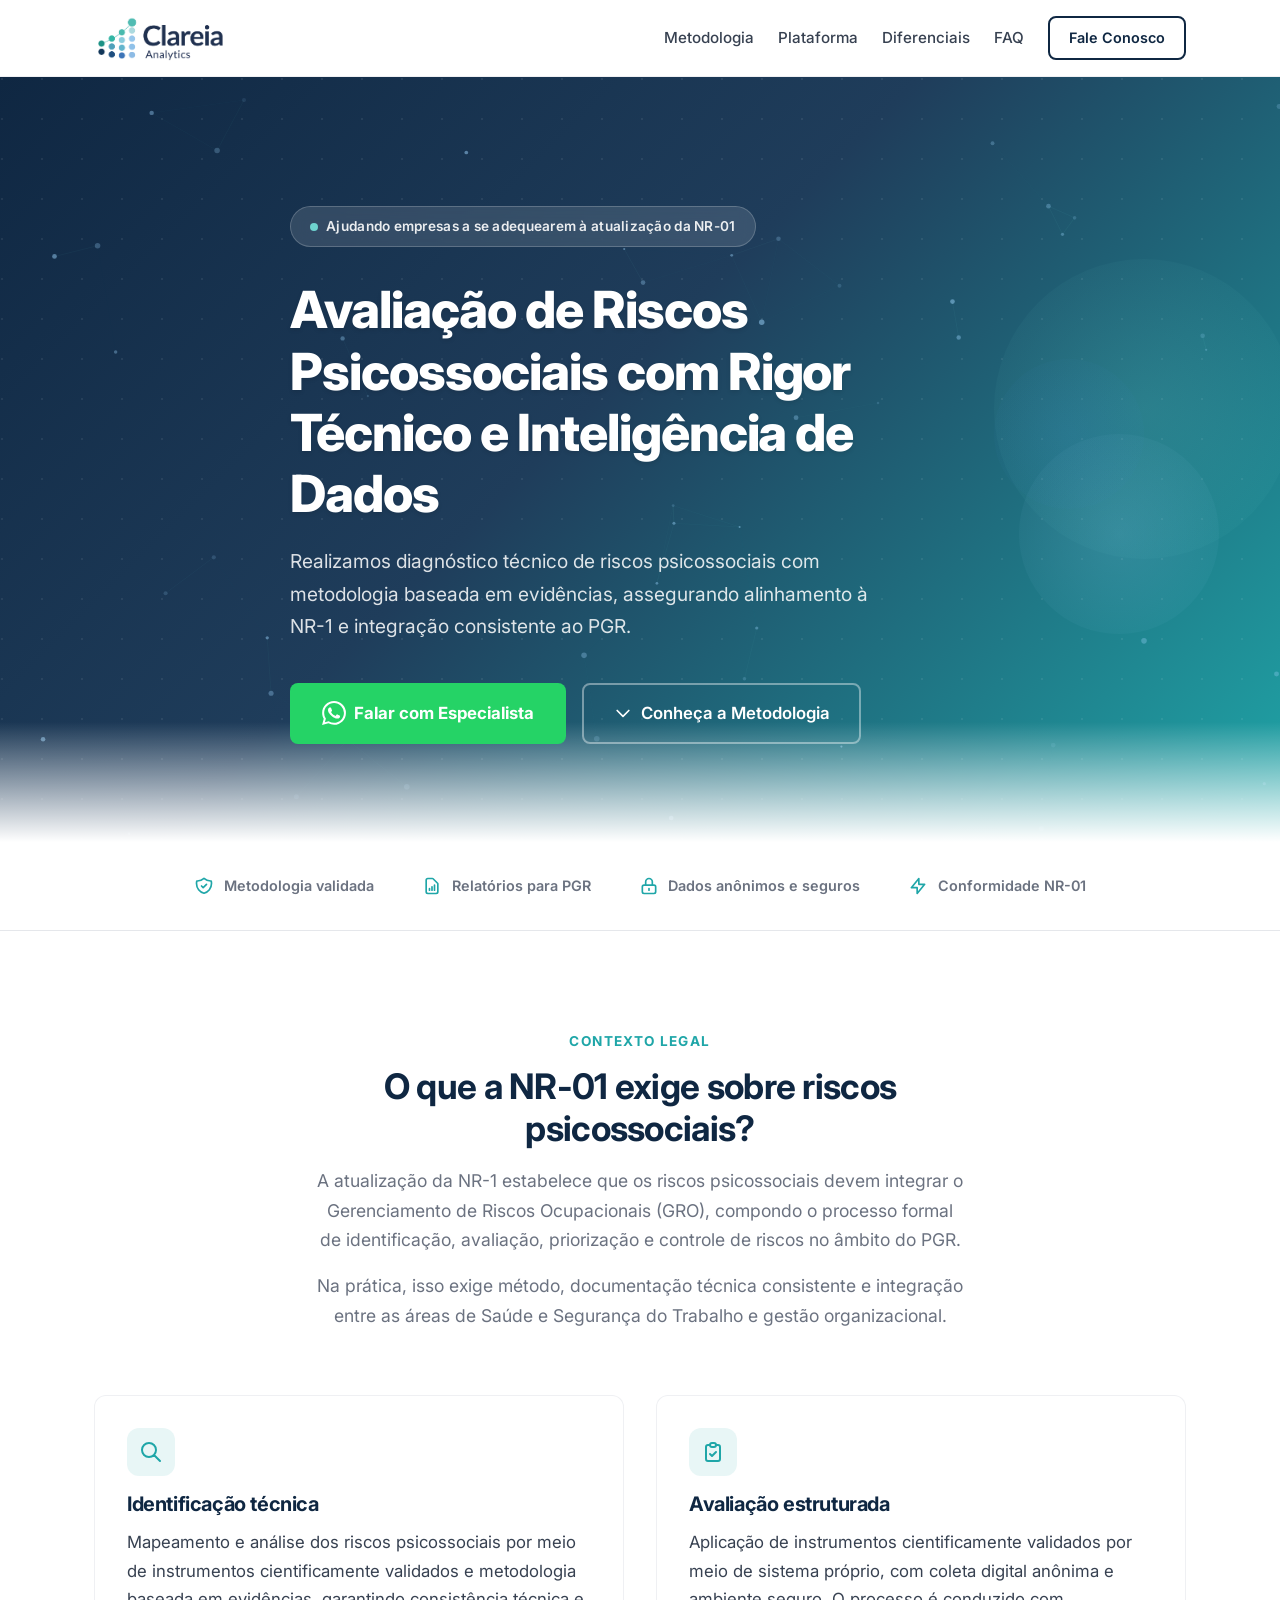
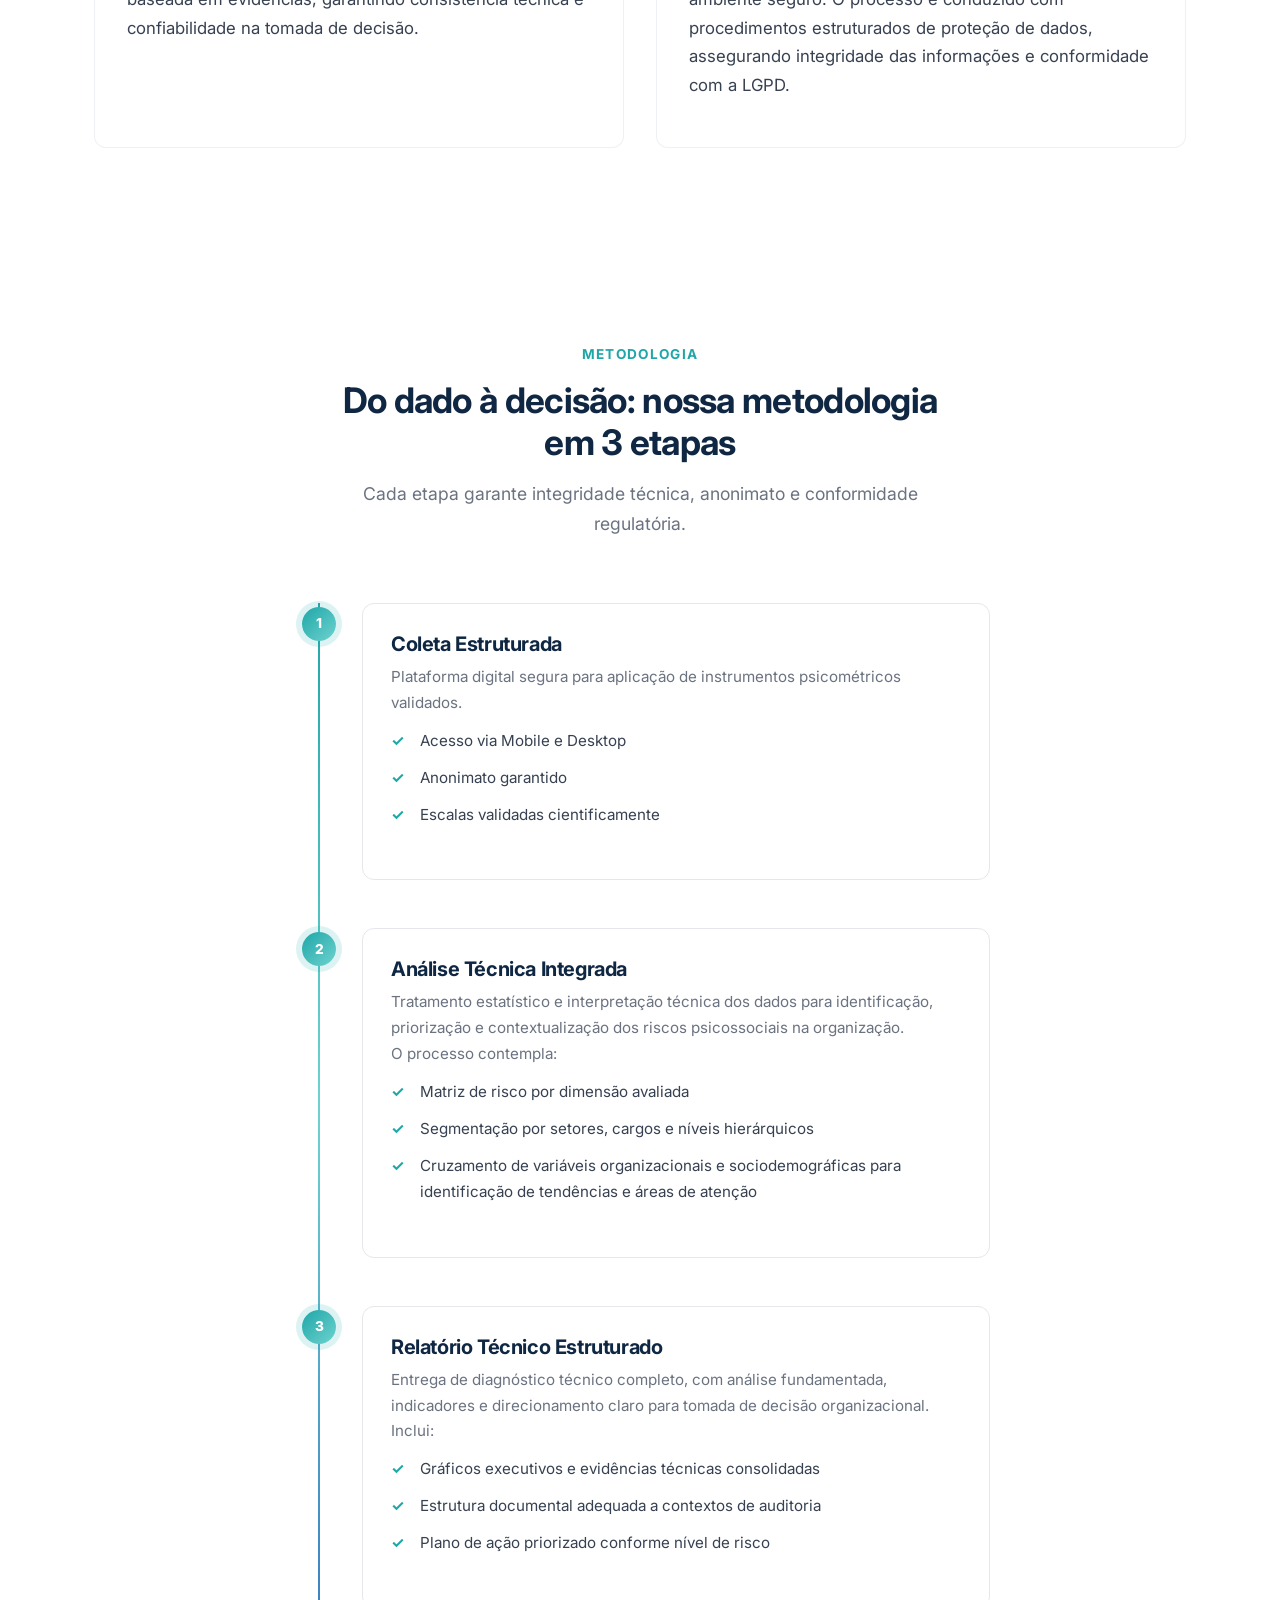
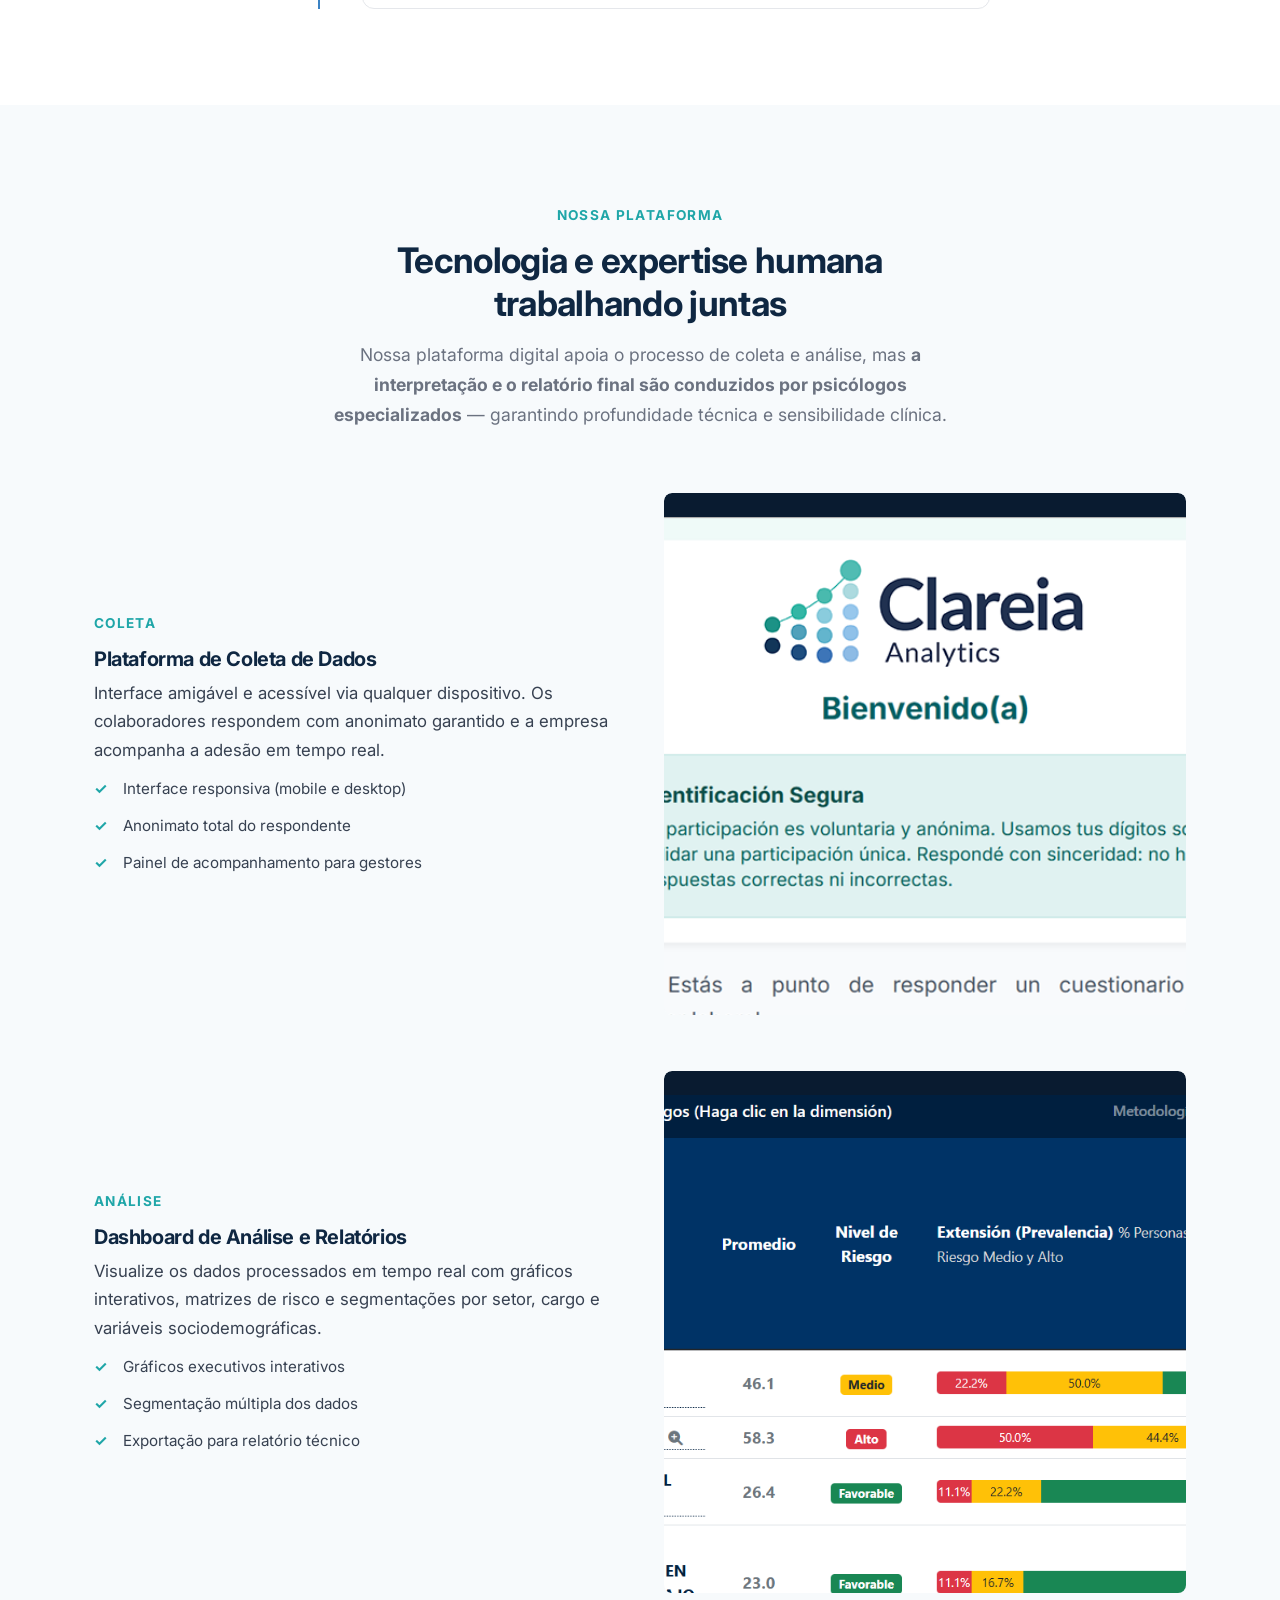
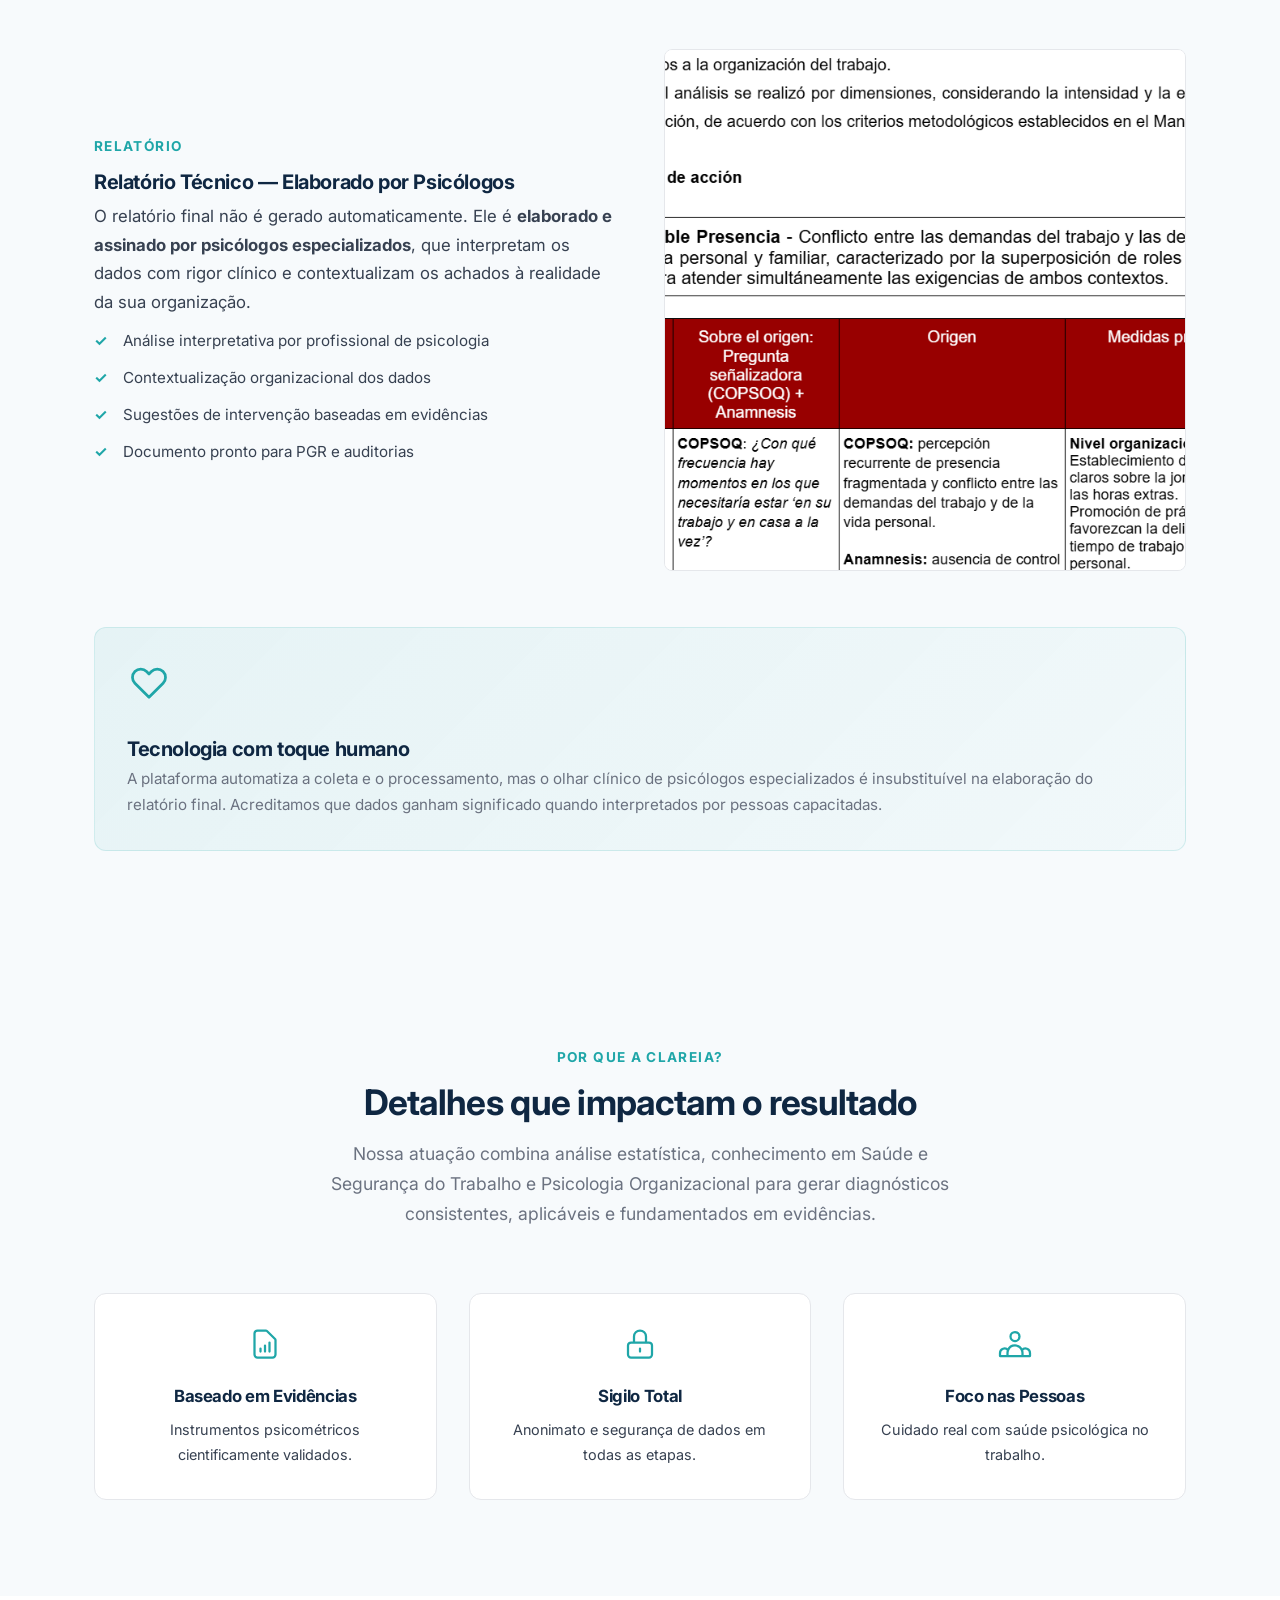
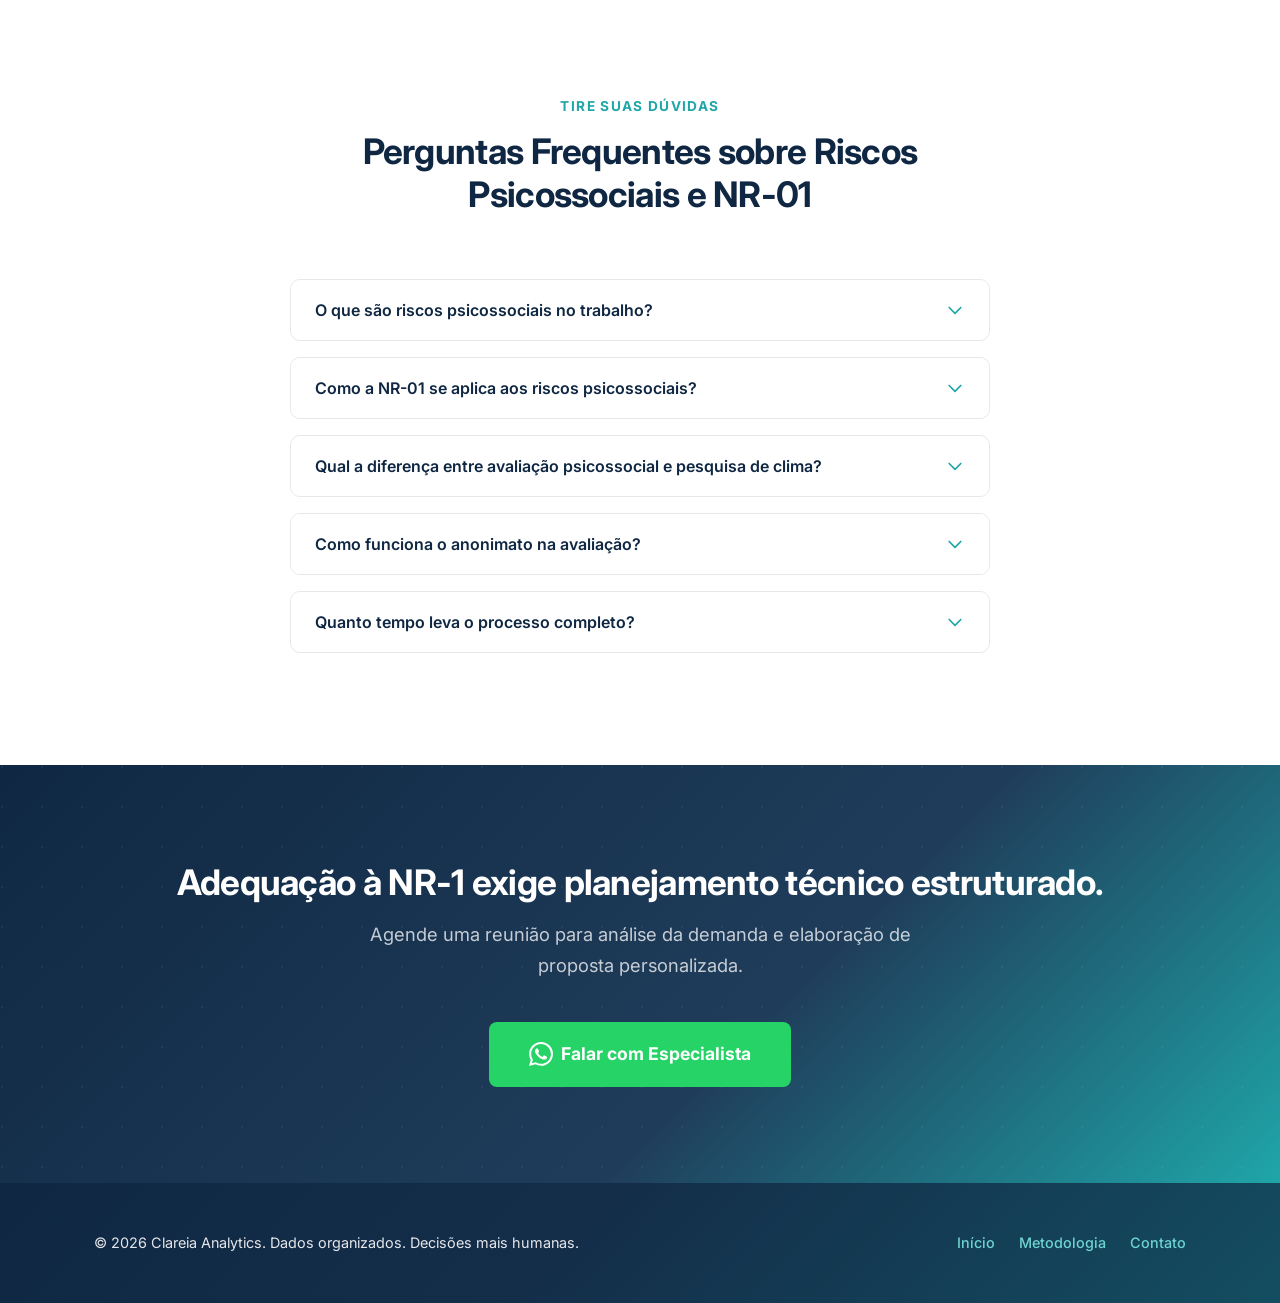
==== avaliacao-riscos-psicossociais-nr01/index.html @ be9a8bee "feat: Add initial landing page for NR01 psychosocial risk assessment, including comprehensive brand-" ====
<!DOCTYPE html>
<html lang="pt-br">

<head>
  <meta charset="UTF-8">
  <meta name="viewport" content="width=device-width, initial-scale=1.0">
  <meta name="color-scheme" content="light only">
  <meta name="theme-color" content="#0F2742">

  <!-- SEO Primary -->
  <title>Avaliação de Riscos Psicossociais NR-01 | Clareia Analytics</title>
  <meta name="description"
    content="Avaliação técnica de riscos psicossociais no trabalho conforme NR-01. Metodologia baseada em dados para conformidade do PGR, saúde psicológica e gestão de riscos psicossociais ocupacionais.">
  <meta name="keywords"
    content="avaliação de riscos psicossociais, NR-01 riscos psicossociais, riscos psicossociais no trabalho, PGR riscos psicossociais, saúde psicológica no trabalho NR-01, gestão de riscos psicossociais, risco psicossocial NR-01">
  <meta name="author" content="Clareia Analytics">
  <meta name="robots" content="index, follow">
  <link rel="canonical" href="https://clareiaanalytics.com.br/avaliacao-riscos-psicossociais-nr01/">

  <!-- Open Graph -->
  <meta property="og:type" content="website">
  <meta property="og:title" content="Avaliação de Riscos Psicossociais NR-01 | Clareia Analytics">
  <meta property="og:description"
    content="Avaliação técnica de riscos psicossociais conforme NR-01. Metodologia baseada em dados, relatórios para PGR e conformidade legal.">
  <meta property="og:url" content="https://clareiaanalytics.com.br/avaliacao-riscos-psicossociais-nr01/">
  <meta property="og:site_name" content="Clareia Analytics">
  <meta property="og:locale" content="pt_BR">

  <!-- Fonts — Inter (brandbook primary) -->
  <link rel="preconnect" href="https://fonts.googleapis.com">
  <link rel="preconnect" href="https://fonts.gstatic.com" crossorigin>
  <link href="https://fonts.googleapis.com/css2?family=Inter:wght@400;500;600;700;800&display=swap" rel="stylesheet">

  <link rel="stylesheet" href="../css/style.css">

  <!-- Structured Data -->
  <script type="application/ld+json">
  {
    "@context": "https://schema.org",
    "@type": "Service",
    "name": "Avaliação de Riscos Psicossociais NR-01",
    "provider": {
      "@type": "Organization",
      "name": "Clareia Analytics",
      "url": "https://clareiaanalytics.com.br"
    },
    "description": "Avaliação técnica de riscos psicossociais conforme NR-01, com metodologia baseada em dados e relatórios para integração ao PGR.",
    "areaServed": "BR",
    "serviceType": "Consultoria em Saúde Ocupacional"
  }
  </script>
</head>

<body>

  <!-- ========== HEADER ========== -->
  <header id="header">
    <div class="container nav-container">
      <a href="/" class="logo">
        <img src="../assets/images/logo.png" alt="Clareia Analytics — Inteligência em Riscos Psicossociais"
          class="logo-img">
      </a>
      <nav>
        <a href="#metodologia">Metodologia</a>
        <a href="#plataforma">Plataforma</a>
        <a href="#diferenciais">Diferenciais</a>
        <a href="#faq">FAQ</a>
        <a href="#cta-final" class="btn-outline-dark" style="font-size: 0.9rem; padding: 0.5rem 1.2rem;">Fale
          Conosco</a>
      </nav>
    </div>
  </header>

  <main>
    <!-- ========== HERO ========== -->
    <section class="hero" id="hero">
      <!-- Animated particles canvas -->
      <canvas id="particles-canvas" style="position:absolute;inset:0;z-index:1;pointer-events:none;"></canvas>

      <!-- Floating orbs background -->
      <div class="hero-visual" aria-hidden="true">
        <div class="hero-orb hero-orb-1"></div>
        <div class="hero-orb hero-orb-2"></div>
        <div class="hero-orb hero-orb-3"></div>
      </div>

      <div class="container">
        <div class="hero-content">
          <div class="hero-badge">
            <span class="pulse-dot"></span>
            Ajudando empresas a se adequearem à atualização da NR-01
          </div>

          <h1>Avaliação de Riscos Psicossociais com Rigor Técnico e Inteligência de Dados</h1>

          <p>Realizamos diagnóstico técnico de riscos psicossociais com metodologia baseada em evidências, assegurando
            alinhamento à NR-1 e integração consistente ao PGR.</p>

          <div class="hero-actions">
            <a href="https://wa.me/5511999999999" target="_blank" rel="noopener" class="btn-primary" id="cta-hero"
              style="background: #25D366; color: var(--white); border: none;">
              <svg width="24" height="24" fill="currentColor" viewBox="0 0 24 24">
                <path
                  d="M17.472 14.382c-.297-.149-1.758-.867-2.03-.967-.273-.099-.471-.148-.67.15-.197.297-.767.966-.94 1.164-.173.199-.347.223-.644.075-.297-.15-1.255-.463-2.39-1.475-.883-.788-1.48-1.761-1.653-2.059-.173-.297-.018-.458.13-.606.134-.133.298-.347.446-.52.149-.174.198-.298.298-.497.099-.198.05-.371-.025-.52-.075-.149-.669-1.612-.916-2.207-.242-.579-.487-.5-.669-.51a12.8 12.8 0 0 0-.57-.01c-.198 0-.52.074-.792.372-.272.297-1.04 1.016-1.04 2.479 0 1.462 1.065 2.875 1.213 3.074.149.198 2.096 3.2 5.077 4.487.709.306 1.262.489 1.694.625.712.227 1.36.195 1.871.118.571-.085 1.758-.719 2.006-1.413.248-.694.248-1.289.173-1.413-.074-.124-.272-.198-.57-.347m-5.421 7.403h-.004a9.87 9.87 0 0 1-5.031-1.378l-.361-.214-3.741.982.998-3.648-.235-.374a9.86 9.86 0 0 1-1.51-5.26c.001-5.45 4.436-9.884 9.888-9.884 2.64 0 5.122 1.03 6.988 2.898a9.825 9.825 0 0 1 2.893 6.994c-.003 5.45-4.437 9.885-9.885 9.885m8.413-18.297A11.815 11.815 0 0 0 12.05 0C5.495 0 .16 5.335.157 11.892c0 2.096.547 4.142 1.588 5.945L.057 24l6.305-1.654a11.882 11.882 0 0 0 5.683 1.448h.005c6.554 0 11.89-5.335 11.893-11.893a11.821 11.821 0 0 0-3.48-8.413z" />
              </svg>
              Falar com Especialista
            </a>
            <a href="#metodologia" class="btn-outline">
              <svg width="20" height="20" fill="none" stroke="currentColor" viewBox="0 0 24 24">
                <path stroke-linecap="round" stroke-linejoin="round" stroke-width="2" d="M19 9l-7 7-7-7"></path>
              </svg>
              Conheça a Metodologia
            </a>
          </div>
          <!--
          <div class="hero-stats">
            <div class="hero-stat">
              <span class="stat-number" data-target="500">0</span>
              <span class="stat-label">Colaboradores avaliados</span>
            </div>
            <div class="hero-stat">
              <span class="stat-number" data-target="98" data-suffix="%">0</span>
              <span class="stat-label">Conformidade NR-01</span>
            </div>
            <div class="hero-stat">
              <span class="stat-number" data-target="15" data-suffix="+">0</span>
              <span class="stat-label">Fatores psicossociais mapeados</span>
            </div>
          </div>
          -->
        </div>
      </div>
    </section>

    <!-- ========== TRUST BAR ========== -->
    <section class="trust-bar">
      <div class="container">
        <div class="trust-items">
          <div class="trust-item">
            <svg viewBox="0 0 24 24" fill="none" stroke="currentColor" stroke-width="2">
              <path stroke-linecap="round" stroke-linejoin="round"
                d="M9 12l2 2 4-4m5.618-4.016A11.955 11.955 0 0112 2.944a11.955 11.955 0 01-8.618 3.04A12.02 12.02 0 003 9c0 5.591 3.824 10.29 9 11.622 5.176-1.332 9-6.03 9-11.622 0-1.042-.133-2.052-.382-3.016z">
              </path>
            </svg>
            Metodologia validada
          </div>
          <div class="trust-item">
            <svg viewBox="0 0 24 24" fill="none" stroke="currentColor" stroke-width="2">
              <path stroke-linecap="round" stroke-linejoin="round"
                d="M9 17v-2m3 2v-4m3 4v-6m2 10H7a2 2 0 01-2-2V5a2 2 0 012-2h5.586a1 1 0 01.707.293l5.414 5.414a1 1 0 01.293.707V19a2 2 0 01-2 2z">
              </path>
            </svg>
            Relatórios para PGR
          </div>
          <div class="trust-item">
            <svg viewBox="0 0 24 24" fill="none" stroke="currentColor" stroke-width="2">
              <path stroke-linecap="round" stroke-linejoin="round"
                d="M12 15v2m-6 4h12a2 2 0 002-2v-6a2 2 0 00-2-2H6a2 2 0 00-2 2v6a2 2 0 002 2zm10-10V7a4 4 0 00-8 0v4h8z">
              </path>
            </svg>
            Dados anônimos e seguros
          </div>
          <div class="trust-item">
            <svg viewBox="0 0 24 24" fill="none" stroke="currentColor" stroke-width="2">
              <path stroke-linecap="round" stroke-linejoin="round" d="M13 10V3L4 14h7v7l9-11h-7z"></path>
            </svg>
            Conformidade NR-01
          </div>
        </div>
      </div>
    </section>

    <!-- ========== O QUE EXIGE A NR-01 ========== -->
    <section class="section-padding bg-white" id="nr01">
      <div class="container">
        <div class="section-header reveal">
          <span class="section-label">Contexto Legal</span>
          <h2>O que a NR-01 exige sobre riscos psicossociais?</h2>
          <p>A atualização da NR-1 estabelece que os riscos psicossociais devem integrar o Gerenciamento de Riscos
            Ocupacionais (GRO), compondo o processo formal de identificação, avaliação, priorização e controle de riscos
            no âmbito do PGR.</p>
          <p>Na prática, isso exige método, documentação técnica consistente e integração entre as áreas de Saúde e
            Segurança do Trabalho e gestão organizacional.</p>
        </div>

        <div class="grid-2 stagger">
          <div class="card reveal">
            <div class="card-icon">
              <svg viewBox="0 0 24 24" fill="none" stroke="currentColor" stroke-width="2">
                <path stroke-linecap="round" stroke-linejoin="round" d="M21 21l-6-6m2-5a7 7 0 11-14 0 7 7 0 0114 0z">
                </path>
              </svg>
            </div>
            <h3>Identificação técnica</h3>
            <p>Mapeamento e análise dos riscos psicossociais por meio de instrumentos cientificamente validados e
              metodologia baseada em evidências, garantindo consistência técnica e confiabilidade na tomada de decisão.
            </p>
          </div>

          <div class="card reveal">
            <div class="card-icon">
              <svg viewBox="0 0 24 24" fill="none" stroke="currentColor" stroke-width="2">
                <path stroke-linecap="round" stroke-linejoin="round"
                  d="M9 5H7a2 2 0 00-2 2v12a2 2 0 002 2h10a2 2 0 002-2V7a2 2 0 00-2-2h-2M9 5a2 2 0 002 2h2a2 2 0 002-2M9 5a2 2 0 012-2h2a2 2 0 012 2m-6 9l2 2 4-4">
                </path>
              </svg>
            </div>
            <h3>Avaliação estruturada</h3>
            <p>Aplicação de instrumentos cientificamente validados por meio de sistema próprio, com coleta digital
              anônima e ambiente seguro. O processo é conduzido com procedimentos estruturados de proteção de dados,
              assegurando integridade das informações e conformidade com a LGPD.
            </p>
          </div>
        </div>
      </div>
    </section>


    <!-- ========== ERROS COMUNS ========== -->
    <!--  
    <section class="section-padding bg-light">
      <div class="container">
        <div class="grid-2" style="align-items: center;">
          <div class="reveal-left">
            <span class="section-label">Atenção</span>
            <h2>Onde as empresas costumam errar?</h2>
            <div class="accent-line"></div>
            <p>Muitas organizações confundem gestão de risco psicossocial com ações pontuais de bem-estar. A NR-01 exige
              rigor técnico e documental.</p>
          </div>
          <div class="reveal-right">
            <div class="card" style="border-left: 4px solid var(--teal);">
              <ul style="list-style: none; margin: 0; padding: 0;">
                <li
                  style="display: flex; align-items: flex-start; gap: 0.75rem; margin-bottom: 1.2rem; padding-bottom: 1.2rem; border-bottom: 1px solid var(--gray-light);">
                  <svg width="22" height="22" viewBox="0 0 24 24" fill="none" stroke="#e74c3c" stroke-width="2"
                    style="flex-shrink: 0; margin-top: 2px;">
                    <circle cx="12" cy="12" r="10"></circle>
                    <line x1="15" y1="9" x2="9" y2="15"></line>
                    <line x1="9" y1="9" x2="15" y2="15"></line>
                  </svg>
                  <span>Confundir gestão de risco com palestras de bem-estar</span>
                </li>
                <li
                  style="display: flex; align-items: flex-start; gap: 0.75rem; margin-bottom: 1.2rem; padding-bottom: 1.2rem; border-bottom: 1px solid var(--gray-light);">
                  <svg width="22" height="22" viewBox="0 0 24 24" fill="none" stroke="#e74c3c" stroke-width="2"
                    style="flex-shrink: 0; margin-top: 2px;">
                    <circle cx="12" cy="12" r="10"></circle>
                    <line x1="15" y1="9" x2="9" y2="15"></line>
                    <line x1="9" y1="9" x2="15" y2="15"></line>
                  </svg>
                  <span>Usar questionários sem validação científica</span>
                </li>
                <li style="display: flex; align-items: flex-start; gap: 0.75rem;">
                  <svg width="22" height="22" viewBox="0 0 24 24" fill="none" stroke="#e74c3c" stroke-width="2"
                    style="flex-shrink: 0; margin-top: 2px;">
                    <circle cx="12" cy="12" r="10"></circle>
                    <line x1="15" y1="9" x2="9" y2="15"></line>
                    <line x1="9" y1="9" x2="15" y2="15"></line>
                  </svg>
                  <span>Gerar relatórios subjetivos sem dados defensáveis em auditoria</span>
                </li>
              </ul>
            </div>
          </div>
        </div>
      </div>
    </section>
-->
    <!-- ========== METODOLOGIA / TIMELINE ========== -->
    <section class="section-padding bg-white" id="metodologia">
      <div class="container">
        <div class="section-header reveal">
          <span class="section-label">Metodologia</span>
          <h2>Do dado à decisão: nossa metodologia em 3 etapas</h2>
          <p>Cada etapa garante integridade técnica, anonimato e conformidade regulatória.</p>
        </div>

        <div class="timeline">
          <div class="timeline-item reveal">
            <div class="timeline-marker">1</div>
            <div class="timeline-content">
              <h3>Coleta Estruturada</h3>
              <p>Plataforma digital segura para aplicação de instrumentos psicométricos validados.</p>
              <ul class="check-list" style="margin-top: 0.75rem;">
                <li>Acesso via Mobile e Desktop</li>
                <li>Anonimato garantido</li>
                <li>Escalas validadas cientificamente</li>
              </ul>
            </div>
          </div>

          <div class="timeline-item reveal">
            <div class="timeline-marker">2</div>
            <div class="timeline-content">
              <h3>Análise Técnica Integrada</h3>
              <p>Tratamento estatístico e interpretação técnica dos dados para identificação, priorização e
                contextualização dos riscos psicossociais na organização.<br> O processo contempla: </p>
              <ul class="check-list" style="margin-top: 0.75rem;">
                <li>Matriz de risco por dimensão avaliada</li>
                <li>Segmentação por setores, cargos e níveis hierárquicos</li>
                <li>Cruzamento de variáveis organizacionais e sociodemográficas para identificação de tendências e áreas
                  de atenção</li>
              </ul>
            </div>
          </div>

          <div class="timeline-item reveal">
            <div class="timeline-marker">3</div>
            <div class="timeline-content">
              <h3>Relatório Técnico Estruturado</h3>
              <p>Entrega de diagnóstico técnico completo, com análise fundamentada, indicadores e direcionamento claro
                para tomada de decisão organizacional. <br> Inclui:</p>
              <ul class="check-list" style="margin-top: 0.75rem;">
                <li>Gráficos executivos e evidências técnicas consolidadas</li>
                <li>Estrutura documental adequada a contextos de auditoria</li>
                <li>Plano de ação priorizado conforme nível de risco</li>
              </ul>
            </div>
          </div>
        </div>
      </div>
    </section>

    <!-- ========== NOSSA PLATAFORMA / SISTEMA ========== -->
    <section class="section-padding bg-light" id="plataforma">
      <div class="container">
        <div class="section-header reveal">
          <span class="section-label">Nossa Plataforma</span>
          <h2>Tecnologia e expertise humana trabalhando juntas</h2>
          <p>Nossa plataforma digital apoia o processo de coleta e análise, mas <strong>a interpretação e o relatório
              final são conduzidos por psicólogos especializados</strong> — garantindo profundidade técnica e
            sensibilidade clínica.</p>
        </div>

        <!-- Coleta de Dados -->
        <div class="feature-row reveal">
          <div class="feature-text">
            <span class="section-label">Coleta</span>
            <h3>Plataforma de Coleta de Dados</h3>
            <p>Interface amigável e acessível via qualquer dispositivo. Os colaboradores respondem com anonimato
              garantido e a empresa acompanha a adesão em tempo real.</p>
            <ul class="check-list">
              <li>Interface responsiva (mobile e desktop)</li>
              <li>Anonimato total do respondente</li>
              <li>Painel de acompanhamento para gestores</li>
            </ul>
          </div>
          <div class="feature-img">
            <!--
              📁 INSTRUÇÃO: Coloque a imagem da tela de coleta na pasta:
              ../assets/images/sistema-coleta.png
              (Tamanho recomendado: 800x500px ou proporcional)
            -->
            <div class="screenshot-placeholder">
              <div class="browser-mockup">
                <img src="../assets/images/sistema-coleta.png"
                  alt="Tela do sistema de coleta de dados — avaliação de riscos psicossociais" class="img-fluid"
                  style="border-radius: 0 0 8px 8px; width: 100%; background: var(--off-white);"
                  onerror="this.style.display='none'; this.parentElement.nextElementSibling.style.display='flex';">
              </div>
              <div class="placeholder-fallback"
                style="display:none; align-items:center; justify-content:center; background:var(--off-white); border-radius:8px; border: 2px dashed var(--gray-light); text-align:center; padding: 2rem; color: var(--gray);">
                <div>
                  <svg width="48" height="48" viewBox="0 0 24 24" fill="none" stroke="currentColor" stroke-width="1"
                    style="margin-bottom:1rem;">
                    <rect x="3" y="3" width="18" height="18" rx="2" ry="2"></rect>
                    <circle cx="8.5" cy="8.5" r="1.5"></circle>
                    <polyline points="21 15 16 10 5 21"></polyline>
                  </svg>
                  <p style="font-weight:600; margin-bottom:0.25rem;">sistema-coleta.png</p>
                  <p style="font-size:0.8rem; margin:0;">Coloque em: assets/images/</p>
                </div>
              </div>
            </div>
          </div>
        </div>

        <!-- Dashboard de Análise -->
        <div class="feature-row reveal">

          <div class="feature-text">
            <span class="section-label">Análise</span>
            <h3>Dashboard de Análise e Relatórios</h3>
            <p>Visualize os dados processados em tempo real com gráficos interativos, matrizes de risco e segmentações
              por setor, cargo e variáveis sociodemográficas.</p>
            <ul class="check-list">
              <li>Gráficos executivos interativos</li>
              <li>Segmentação múltipla dos dados</li>
              <li>Exportação para relatório técnico</li>
            </ul>
          </div>

          <div class="feature-img">
            <!--
              📁 INSTRUÇÃO: Coloque a imagem do dashboard na pasta:
              ../assets/images/sistema-dashboard.png
              (Tamanho recomendado: 800x500px ou proporcional)
            -->
            <div class="screenshot-placeholder">
              <div class="browser-mockup">
                <img src="../assets/images/sistema-dashboard.png" alt="Dashboard de análise de riscos psicossociais"
                  class="img-fluid" style="border-radius: 0 0 8px 8px; width: 100%; background: var(--off-white);"
                  onerror="this.style.display='none'; this.parentElement.nextElementSibling.style.display='flex';">
              </div>
              <div class="placeholder-fallback"
                style="display:none; align-items:center; justify-content:center; background:var(--off-white); border-radius:8px; border: 2px dashed var(--gray-light); text-align:center; padding: 2rem; color: var(--gray);">
                <div>
                  <svg width="48" height="48" viewBox="0 0 24 24" fill="none" stroke="currentColor" stroke-width="1"
                    style="margin-bottom:1rem;">
                    <rect x="3" y="3" width="18" height="18" rx="2" ry="2"></rect>
                    <circle cx="8.5" cy="8.5" r="1.5"></circle>
                    <polyline points="21 15 16 10 5 21"></polyline>
                  </svg>
                  <p style="font-weight:600; margin-bottom:0.25rem;">sistema-dashboard.png</p>
                  <p style="font-size:0.8rem; margin:0;">Coloque em: assets/images/</p>
                </div>
              </div>
            </div>
          </div>
        </div>

        <!-- Relatório Final -->
        <div class="feature-row reveal">
          <div class="feature-text">
            <span class="section-label">Relatório</span>
            <h3>Relatório Técnico — Elaborado por Psicólogos</h3>
            <p>O relatório final não é gerado automaticamente. Ele é <strong>elaborado e assinado por psicólogos
                especializados</strong>, que interpretam os dados com rigor clínico e contextualizam os achados à
              realidade da sua organização.</p>
            <ul class="check-list">
              <li>Análise interpretativa por profissional de psicologia</li>
              <li>Contextualização organizacional dos dados</li>
              <li>Sugestões de intervenção baseadas em evidências</li>
              <li>Documento pronto para PGR e auditorias</li>
            </ul>
          </div>
          <div class="feature-img">
            <!--
              📁 INSTRUÇÃO: Coloque a imagem/preview do relatório na pasta:
              ../assets/images/relatorio-preview.png
              (Tamanho recomendado: 800x500px ou proporcional)
            -->
            <div class="screenshot-placeholder">
              <img src="../assets/images/relatorio-preview.png"
                alt="Preview do relatório técnico de riscos psicossociais" class="img-fluid img-shadow"
                style="width: 100%; background: var(--white);"
                onerror="this.style.display='none'; this.nextElementSibling.style.display='flex';">
              <div class="placeholder-fallback"
                style="display:none; align-items:center; justify-content:center; background:var(--off-white); border-radius:8px; border: 2px dashed var(--gray-light); text-align:center; padding: 2rem; color: var(--gray);">
                <div>
                  <svg width="48" height="48" viewBox="0 0 24 24" fill="none" stroke="currentColor" stroke-width="1"
                    style="margin-bottom:1rem;">
                    <rect x="3" y="3" width="18" height="18" rx="2" ry="2"></rect>
                    <circle cx="8.5" cy="8.5" r="1.5"></circle>
                    <polyline points="21 15 16 10 5 21"></polyline>
                  </svg>
                  <p style="font-weight:600; margin-bottom:0.25rem;">relatorio-preview.png</p>
                  <p style="font-size:0.8rem; margin:0;">Coloque em: assets/images/</p>
                </div>
              </div>
            </div>
          </div>
        </div>

        <!-- Human Touch Banner -->
        <div class="reveal" style="margin-top: 3rem;">
          <div
            style="background: var(--gradient-card); border: 1px solid rgba(31,166,168,0.15); border-radius: 12px; padding: 2rem; display: flex; align-items: center; gap: 1.5rem; flex-wrap: wrap;">
            <div style="flex-shrink:0;">
              <svg width="44" height="44" viewBox="0 0 24 24" fill="none" stroke="#1FA6A8" stroke-width="1.5">
                <path stroke-linecap="round" stroke-linejoin="round"
                  d="M4.318 6.318a4.5 4.5 0 000 6.364L12 20.364l7.682-7.682a4.5 4.5 0 00-6.364-6.364L12 7.636l-1.318-1.318a4.5 4.5 0 00-6.364 0z">
                </path>
              </svg>
            </div>
            <div>
              <h3 style="margin-bottom: 0.35rem;">Tecnologia com toque humano</h3>
              <p style="margin: 0; color: var(--gray); font-size: 0.95rem;">A plataforma automatiza a coleta e o
                processamento, mas o olhar clínico de psicólogos especializados é insubstituível na elaboração do
                relatório final. Acreditamos que dados ganham significado quando interpretados por pessoas capacitadas.
              </p>
            </div>
          </div>
        </div>

      </div>
    </section>

    <!-- ========== DIFERENCIAIS ========== -->
    <section class="section-padding bg-light" id="diferenciais">
      <div class="container">
        <div class="section-header reveal">
          <span class="section-label">Por que a Clareia?</span>
          <h2>Detalhes que impactam o resultado</h2>
          <p>Nossa atuação combina análise estatística, conhecimento em Saúde e Segurança do Trabalho e Psicologia
            Organizacional para gerar diagnósticos consistentes, aplicáveis e fundamentados em evidências.</p>
        </div>

        <div class="grid-3 stagger">
          <div class="stat-card reveal">
            <div style="margin-bottom: 1rem;">
              <svg width="36" height="36" viewBox="0 0 24 24" fill="none" stroke="#1FA6A8" stroke-width="1.5">
                <path stroke-linecap="round" stroke-linejoin="round"
                  d="M9 17v-2m3 2v-4m3 4v-6m2 10H7a2 2 0 01-2-2V5a2 2 0 012-2h5.586a1 1 0 01.707.293l5.414 5.414a1 1 0 01.293.707V19a2 2 0 01-2 2z">
                </path>
              </svg>
            </div>
            <h3 style="font-size: 1.05rem;">Baseado em Evidências</h3>
            <p style="font-size: 0.9rem; margin: 0;">Instrumentos psicométricos cientificamente validados.</p>
          </div>

          <div class="stat-card reveal">
            <div style="margin-bottom: 1rem;">
              <svg width="36" height="36" viewBox="0 0 24 24" fill="none" stroke="#1FA6A8" stroke-width="1.5">
                <path stroke-linecap="round" stroke-linejoin="round"
                  d="M12 15v2m-6 4h12a2 2 0 002-2v-6a2 2 0 00-2-2H6a2 2 0 00-2 2v6a2 2 0 002 2zm10-10V7a4 4 0 00-8 0v4h8z">
                </path>
              </svg>
            </div>
            <h3 style="font-size: 1.05rem;">Sigilo Total</h3>
            <p style="font-size: 0.9rem; margin: 0;">Anonimato e segurança de dados em todas as etapas.</p>
          </div>

          <div class="stat-card reveal">
            <div style="margin-bottom: 1rem;">
              <svg width="36" height="36" viewBox="0 0 24 24" fill="none" stroke="#1FA6A8" stroke-width="1.5">
                <path stroke-linecap="round" stroke-linejoin="round"
                  d="M17 20h5v-2a3 3 0 00-5.356-1.857M17 20H7m10 0v-2c0-.656-.126-1.283-.356-1.857M7 20H2v-2a3 3 0 015.356-1.857M7 20v-2c0-.656.126-1.283.356-1.857m0 0a5.002 5.002 0 019.288 0M15 7a3 3 0 11-6 0 3 3 0 016 0z">
                </path>
              </svg>
            </div>
            <h3 style="font-size: 1.05rem;">Foco nas Pessoas</h3>
            <p style="font-size: 0.9rem; margin: 0;">Cuidado real com saúde psicológica no trabalho.</p>
          </div>
        </div>
      </div>
    </section>

    <!-- ========== CONTEXTOS ATENDIDOS ========== -->
    <!--
    <section class="section-padding bg-white">
      <div class="container">
        <div class="section-header reveal">
          <span class="section-label">Segmentos</span>
          <h2>Atendemos diferentes contextos organizacionais</h2>
        </div>

        <div class="grid-3 stagger">
          <div class="context-card reveal">
            <h3>
              <svg width="22" height="22" viewBox="0 0 24 24" fill="none" stroke="#1FA6A8" stroke-width="2"
                style="flex-shrink: 0;">
                <path stroke-linecap="round" stroke-linejoin="round"
                  d="M19 21V5a2 2 0 00-2-2H7a2 2 0 00-2 2v16m14 0h2m-2 0h-5m-9 0H3m2 0h5M9 7h1m-1 4h1m4-4h1m-1 4h1m-5 10v-5a1 1 0 011-1h2a1 1 0 011 1v5m-4 0h4">
                </path>
              </svg>
              Indústrias
            </h3>
            <p>Foco na realidade operacional, turnos de trabalho e conformidade rigorosa com normas de segurança.</p>
          </div>

          <div class="context-card reveal">
            <h3>
              <svg width="22" height="22" viewBox="0 0 24 24" fill="none" stroke="#1FA6A8" stroke-width="2"
                style="flex-shrink: 0;">
                <path stroke-linecap="round" stroke-linejoin="round"
                  d="M21 13.255A23.931 23.931 0 0112 15c-3.183 0-6.22-.62-9-1.745M16 6V4a2 2 0 00-2-2h-4a2 2 0 00-2 2v2m4 6h.01M5 20h14a2 2 0 002-2V8a2 2 0 00-2-2H5a2 2 0 00-2 2v10a2 2 0 002 2z">
                </path>
              </svg>
              Serviços
            </h3>
            <p>Foco em sobrecarga cognitiva, atendimento ao cliente e dinâmicas interpessoais do ambiente de trabalho.
            </p>
          </div>

          <div class="context-card reveal">
            <h3>
              <svg width="22" height="22" viewBox="0 0 24 24" fill="none" stroke="#1FA6A8" stroke-width="2"
                style="flex-shrink: 0;">
                <path stroke-linecap="round" stroke-linejoin="round"
                  d="M4.318 6.318a4.5 4.5 0 000 6.364L12 20.364l7.682-7.682a4.5 4.5 0 00-6.364-6.364L12 7.636l-1.318-1.318a4.5 4.5 0 00-6.364 0z">
                </path>
              </svg>
              Saúde
            </h3>
            <p>Atenção ao esgotamento emocional, carga de trabalho em turnos e exposição a situações críticas.</p>
          </div>
        </div>
      </div>
    </section>
    -->

    <!-- ========== FAQ ========== -->
    <section class="section-padding bg-white" id="faq">
      <div class="container">
        <div class="section-header reveal">
          <span class="section-label">Tire Suas Dúvidas</span>
          <h2>Perguntas Frequentes sobre Riscos Psicossociais e NR-01</h2>
        </div>

        <div style="max-width: 700px; margin: 0 auto;">
          <div class="faq-item reveal">
            <button class="faq-question" aria-expanded="false">
              O que são riscos psicossociais no trabalho?
              <svg viewBox="0 0 24 24" fill="none" stroke="currentColor" stroke-width="2">
                <path stroke-linecap="round" stroke-linejoin="round" d="M19 9l-7 7-7-7"></path>
              </svg>
            </button>
            <div class="faq-answer">
              <p>Riscos psicossociais são fatores do ambiente de trabalho que podem afetar a saúde mental e o bem-estar
                dos colaboradores. Incluem sobrecarga, conflitos interpessoais, falta de autonomia, assédio, entre
                outros fatores organizacionais.</p>
            </div>
          </div>

          <div class="faq-item reveal">
            <button class="faq-question" aria-expanded="false">
              Como a NR-01 se aplica aos riscos psicossociais?
              <svg viewBox="0 0 24 24" fill="none" stroke="currentColor" stroke-width="2">
                <path stroke-linecap="round" stroke-linejoin="round" d="M19 9l-7 7-7-7"></path>
              </svg>
            </button>
            <div class="faq-answer">
              <p>Com a atualização da NR-01, os riscos psicossociais passaram a ser obrigatoriamente incluídos no
                Gerenciamento de Riscos Ocupacionais (GRO). Isso exige identificação, avaliação e documentação formal
                desses riscos no PGR da empresa.</p>
            </div>
          </div>

          <div class="faq-item reveal">
            <button class="faq-question" aria-expanded="false">
              Qual a diferença entre avaliação psicossocial e pesquisa de clima?
              <svg viewBox="0 0 24 24" fill="none" stroke="currentColor" stroke-width="2">
                <path stroke-linecap="round" stroke-linejoin="round" d="M19 9l-7 7-7-7"></path>
              </svg>
            </button>
            <div class="faq-answer">
              <p>A avaliação de riscos psicossociais utiliza instrumentos psicométricos validados cientificamente e foca
                na identificação de fatores de risco ocupacional. Já uma pesquisa de clima é mais ampla e subjetiva, sem
                a robustez metodológica necessária para conformidade regulatória.</p>
            </div>
          </div>

          <div class="faq-item reveal">
            <button class="faq-question" aria-expanded="false">
              Como funciona o anonimato na avaliação?
              <svg viewBox="0 0 24 24" fill="none" stroke="currentColor" stroke-width="2">
                <path stroke-linecap="round" stroke-linejoin="round" d="M19 9l-7 7-7-7"></path>
              </svg>
            </button>
            <div class="faq-answer">
              <p>Os dados são coletados de forma anônima por meio da nossa plataforma digital. Os relatórios apresentam
                resultados agregados, sem possibilidade de identificação individual dos respondentes, garantindo
                segurança para os colaboradores e para a organização.</p>
            </div>
          </div>

          <div class="faq-item reveal">
            <button class="faq-question" aria-expanded="false">
              Quanto tempo leva o processo completo?
              <svg viewBox="0 0 24 24" fill="none" stroke="currentColor" stroke-width="2">
                <path stroke-linecap="round" stroke-linejoin="round" d="M19 9l-7 7-7-7"></path>
              </svg>
            </button>
            <div class="faq-answer">
              <p>O processo é estruturado de acordo com a realidade organizacional e a estratégia de avaliação definida.
                Após a etapa de diagnóstico inicial, estabelecemos um cronograma técnico detalhado, compatível com as
                exigências normativas e com o planejamento interno da empresa.
              </p>
            </div>
          </div>
        </div>
      </div>
    </section>

    <!-- ========== CTA FINAL ========== -->
    <section class="cta-section" id="cta-final">
      <div class="container" style="position: relative; z-index: 2;">
        <div class="reveal">
          <h2>Adequação à NR-1 exige planejamento técnico estruturado.</h2>
          <p>Agende uma reunião para análise da demanda e elaboração de proposta personalizada.</p>
          <a href="https://wa.me/5511999999999" target="_blank" rel="noopener" class="btn-primary" id="cta-bottom"
            style="background: #25D366; color: var(--white); font-size: 1.1rem; padding: 1.1rem 2.5rem; border: none;">
            <svg width="24" height="24" fill="currentColor" viewBox="0 0 24 24">
              <path
                d="M17.472 14.382c-.297-.149-1.758-.867-2.03-.967-.273-.099-.471-.148-.67.15-.197.297-.767.966-.94 1.164-.173.199-.347.223-.644.075-.297-.15-1.255-.463-2.39-1.475-.883-.788-1.48-1.761-1.653-2.059-.173-.297-.018-.458.13-.606.134-.133.298-.347.446-.52.149-.174.198-.298.298-.497.099-.198.05-.371-.025-.52-.075-.149-.669-1.612-.916-2.207-.242-.579-.487-.5-.669-.51a12.8 12.8 0 0 0-.57-.01c-.198 0-.52.074-.792.372-.272.297-1.04 1.016-1.04 2.479 0 1.462 1.065 2.875 1.213 3.074.149.198 2.096 3.2 5.077 4.487.709.306 1.262.489 1.694.625.712.227 1.36.195 1.871.118.571-.085 1.758-.719 2.006-1.413.248-.694.248-1.289.173-1.413-.074-.124-.272-.198-.57-.347m-5.421 7.403h-.004a9.87 9.87 0 0 1-5.031-1.378l-.361-.214-3.741.982.998-3.648-.235-.374a9.86 9.86 0 0 1-1.51-5.26c.001-5.45 4.436-9.884 9.888-9.884 2.64 0 5.122 1.03 6.988 2.898a9.825 9.825 0 0 1 2.893 6.994c-.003 5.45-4.437 9.885-9.885 9.885m8.413-18.297A11.815 11.815 0 0 0 12.05 0C5.495 0 .16 5.335.157 11.892c0 2.096.547 4.142 1.588 5.945L.057 24l6.305-1.654a11.882 11.882 0 0 0 5.683 1.448h.005c6.554 0 11.89-5.335 11.893-11.893a11.821 11.821 0 0 0-3.48-8.413z" />
            </svg>
            Falar com Especialista
          </a>
        </div>
      </div>
    </section>
  </main>

  <!-- ========== FOOTER ========== -->
  <footer>
    <div class="container">
      <div class="footer-content">
        <p>&copy; 2026 Clareia Analytics. Dados organizados. Decisões mais humanas.</p>
        <div class="footer-links">
          <a href="/">Início</a>
          <a href="#metodologia">Metodologia</a>
          <a href="#cta-final">Contato</a>
        </div>
      </div>
    </div>
  </footer>

  <script src="../js/main.js"></script>
</body>

</html>
---- css/style.css ----
/* ============================================================
   Clareia Analytics — Design System
   Brandbook-compliant CSS
   ============================================================ */

:root {
  /* Paleta Principal */
  --navy: #0F2742;
  --navy-dark: #091B30;
  --blue-petroleo: #1F3D5B;
  --teal: #1FA6A8;
  --teal-dark: #178385;

  /* Paleta de Apoio (Gradientes) */
  --teal-light: #6ED3CF;
  --blue-medium: #3B82C4;
  --blue-light: #9FD6FF;

  /* Neutros */
  --gray-tech: #374151;
  --gray: #6B7280;
  --gray-light: #E5E7EB;
  --off-white: #F7FAFC;
  --white: #FFFFFF;

  /* Gradientes */
  --gradient-hero: linear-gradient(135deg, #0F2742 0%, #1F3D5B 45%, #1FA6A8 100%);
  --gradient-teal: linear-gradient(135deg, #1FA6A8 0%, #6ED3CF 100%);
  --gradient-cta: linear-gradient(135deg, #0F2742 0%, #1F3D5B 60%, #1FA6A8 100%);
  --gradient-card: linear-gradient(135deg, rgba(31, 166, 168, 0.08) 0%, rgba(110, 211, 207, 0.04) 100%);
  --gradient-accent: linear-gradient(90deg, #1FA6A8, #3B82C4, #9FD6FF);

  /* Shadows */
  --shadow-sm: 0 2px 8px rgba(15, 39, 66, 0.06);
  --shadow-md: 0 8px 24px rgba(15, 39, 66, 0.10);
  --shadow-lg: 0 20px 40px rgba(15, 39, 66, 0.15);
  --shadow-glow: 0 0 30px rgba(31, 166, 168, 0.25);

  /* Transitions */
  --ease-out: cubic-bezier(0.16, 1, 0.3, 1);
}

/* ============ Reset + Base ============ */
*,
*::before,
*::after {
  margin: 0;
  padding: 0;
  box-sizing: border-box;
}

html {
  scroll-behavior: smooth;
  font-size: 16px;
}

body {
  font-family: 'Inter', 'Source Sans 3', system-ui, -apple-system, sans-serif;
  color: var(--gray-tech);
  background-color: var(--white);
  line-height: 1.7;
  -webkit-font-smoothing: antialiased;
  -moz-osx-font-smoothing: grayscale;
  overflow-x: hidden;
}

/* ============ Typography ============ */
h1,
h2,
h3,
h4 {
  font-family: 'Inter', system-ui, sans-serif;
  color: var(--navy);
  line-height: 1.2;
  font-weight: 700;
  letter-spacing: -0.02em;
}

h1 {
  font-size: clamp(2.2rem, 5vw, 3.2rem);
  margin-bottom: 1.25rem;
  font-weight: 800;
}

h2 {
  font-size: clamp(1.6rem, 3.5vw, 2.2rem);
  margin-bottom: 1rem;
}

h3 {
  font-size: 1.25rem;
  margin-bottom: 0.75rem;
  color: var(--navy);
  font-weight: 700;
}

p {
  margin-bottom: 1rem;
  color: var(--gray-tech);
  font-size: 1.05rem;
}

a {
  color: var(--teal);
  text-decoration: none;
  font-weight: 600;
  transition: color 0.2s ease;
}

a:hover {
  color: var(--teal-dark);
}

ul {
  margin-left: 1.5rem;
  margin-bottom: 1.5rem;
}

li {
  margin-bottom: 0.5rem;
}

/* ============ Layout ============ */
.container {
  max-width: 1140px;
  margin: 0 auto;
  padding: 0 1.5rem;
  position: relative;
  z-index: 2;
}

.section-padding {
  padding: 6rem 0;
}

.text-center {
  text-align: center;
}

.bg-white {
  background-color: var(--white);
}

.bg-light {
  background-color: var(--off-white);
}

.bg-navy {
  background-color: var(--navy);
  color: var(--white);
}

/* ============ Grid System ============ */
.grid-2 {
  display: grid;
  grid-template-columns: 1fr;
  gap: 2rem;
}

.grid-3 {
  display: grid;
  grid-template-columns: 1fr;
  gap: 2rem;
}

.grid-4 {
  display: grid;
  grid-template-columns: 1fr;
  gap: 1.5rem;
}

@media (min-width: 768px) {
  .grid-2 {
    grid-template-columns: 1fr 1fr;
  }

  .grid-3 {
    grid-template-columns: repeat(3, 1fr);
  }

  .grid-4 {
    grid-template-columns: repeat(2, 1fr);
  }
}

@media (min-width: 1024px) {
  .grid-4 {
    grid-template-columns: repeat(4, 1fr);
  }
}

/* ============ Buttons ============ */
.btn-primary {
  display: inline-flex;
  align-items: center;
  gap: 0.5rem;
  background: var(--gradient-teal);
  color: var(--white);
  padding: 1rem 2rem;
  border-radius: 8px;
  text-decoration: none;
  font-weight: 700;
  font-size: 1.05rem;
  border: none;
  cursor: pointer;
  transition: transform 0.3s var(--ease-out), box-shadow 0.3s var(--ease-out);
  position: relative;
  overflow: hidden;
}

.btn-primary::after {
  content: '';
  position: absolute;
  inset: 0;
  background: linear-gradient(90deg, transparent, rgba(255, 255, 255, 0.2), transparent);
  transform: translateX(-100%);
  transition: transform 0.5s ease;
}

.btn-primary:hover {
  transform: translateY(-2px);
  box-shadow: var(--shadow-glow);
  text-decoration: none;
  color: var(--white);
}

.btn-primary:hover::after {
  transform: translateX(100%);
}

.btn-outline {
  display: inline-flex;
  align-items: center;
  gap: 0.5rem;
  background-color: transparent;
  border: 2px solid rgba(255, 255, 255, 0.4);
  color: var(--white);
  padding: 0.9rem 1.8rem;
  border-radius: 8px;
  text-decoration: none;
  font-weight: 600;
  font-size: 1.05rem;
  transition: all 0.3s var(--ease-out);
  cursor: pointer;
}

.btn-outline:hover {
  background-color: rgba(255, 255, 255, 0.1);
  border-color: rgba(255, 255, 255, 0.7);
  text-decoration: none;
  color: var(--white);
}

.btn-outline-dark {
  display: inline-flex;
  align-items: center;
  gap: 0.5rem;
  background-color: transparent;
  border: 2px solid var(--navy);
  color: var(--navy);
  padding: 0.8rem 1.6rem;
  border-radius: 8px;
  text-decoration: none;
  font-weight: 600;
  font-size: 0.95rem;
  transition: all 0.3s var(--ease-out);
}

.btn-outline-dark:hover {
  background-color: var(--navy);
  color: var(--white);
  text-decoration: none;
}

/* ============ Header / Nav ============ */
header {
  background-color: rgba(255, 255, 255, 0.95);
  backdrop-filter: blur(12px);
  -webkit-backdrop-filter: blur(12px);
  padding: 0.8rem 0;
  border-bottom: 1px solid rgba(229, 231, 235, 0.6);
  position: sticky;
  top: 0;
  z-index: 100;
  transition: box-shadow 0.3s ease, background-color 0.3s ease;
}

header.scrolled {
  box-shadow: var(--shadow-sm);
  background-color: rgba(255, 255, 255, 0.98);
}

.nav-container {
  display: flex;
  justify-content: space-between;
  align-items: center;
}

.logo {
  font-family: 'Inter', sans-serif;
  font-weight: 700;
  font-size: 1.5rem;
  color: var(--navy);
}

.logo-img {
  height: 50px;
  width: auto;
  display: block;
  transition: transform 0.3s var(--ease-out);
}

.logo-img:hover {
  transform: scale(1.03);
}

a.logo {
  text-decoration: none;
  display: flex;
  align-items: center;
}

nav {
  display: flex;
  align-items: center;
  gap: 1.5rem;
}

nav a {
  color: var(--gray-tech);
  font-weight: 500;
  font-size: 0.95rem;
  transition: color 0.2s ease;
}

nav a:hover {
  color: var(--teal);
}

/* ============ Hero Section ============ */
.hero {
  position: relative;
  overflow: hidden;
  background: var(--gradient-hero);
  padding: 8rem 1.5rem 6rem;
  min-height: 85vh;
  display: flex;
  align-items: center;
}

.hero::before {
  content: '';
  position: absolute;
  inset: 0;
  background-image:
    radial-gradient(circle at 2px 2px, rgba(255, 255, 255, 0.07) 1px, transparent 0);
  background-size: 40px 40px;
  z-index: 0;
}

.hero::after {
  content: '';
  position: absolute;
  bottom: 0;
  left: 0;
  right: 0;
  height: 120px;
  background: linear-gradient(to top, var(--white) 0%, transparent 100%);
  z-index: 1;
}

.hero .container {
  z-index: 3;
}

.hero h1 {
  color: var(--white);
  max-width: 700px;
  text-shadow: 0 2px 4px rgba(0, 0, 0, 0.1);
}

.hero p {
  color: rgba(255, 255, 255, 0.85);
  font-size: 1.2rem;
  max-width: 600px;
}

.hero-content {
  max-width: 700px;
}

.hero-badge {
  display: inline-flex;
  align-items: center;
  gap: 0.5rem;
  background: rgba(255, 255, 255, 0.12);
  backdrop-filter: blur(8px);
  border: 1px solid rgba(255, 255, 255, 0.2);
  color: rgba(255, 255, 255, 0.9);
  padding: 0.5rem 1.2rem;
  border-radius: 100px;
  font-size: 0.85rem;
  font-weight: 600;
  margin-bottom: 2rem;
  letter-spacing: 0.02em;
}

.hero-badge .pulse-dot {
  width: 8px;
  height: 8px;
  background: #6ED3CF;
  border-radius: 50%;
  animation: pulse 2s infinite;
}

.hero-actions {
  display: flex;
  gap: 1rem;
  flex-wrap: wrap;
  margin-top: 2.5rem;
}

/* Hero Stats */
.hero-stats {
  display: flex;
  gap: 2rem;
  margin-top: 3.5rem;
  flex-wrap: wrap;
}

.hero-stat {
  text-align: left;
}

.hero-stat .stat-number {
  font-size: 2rem;
  font-weight: 800;
  color: var(--teal-light);
  display: block;
  line-height: 1;
}

.hero-stat .stat-label {
  font-size: 0.85rem;
  color: rgba(255, 255, 255, 0.6);
  margin-top: 0.35rem;
  display: block;
  font-weight: 500;
}

/* Hero Floating Elements */
.hero-visual {
  position: absolute;
  right: -5%;
  top: 50%;
  transform: translateY(-50%);
  width: 500px;
  height: 500px;
  z-index: 1;
  pointer-events: none;
}

.hero-orb {
  position: absolute;
  border-radius: 50%;
  opacity: 0.15;
  animation: float 8s ease-in-out infinite;
}

.hero-orb-1 {
  width: 300px;
  height: 300px;
  background: radial-gradient(circle, var(--teal-light), transparent);
  top: 10%;
  right: 10%;
}

.hero-orb-2 {
  width: 200px;
  height: 200px;
  background: radial-gradient(circle, var(--blue-light), transparent);
  bottom: 15%;
  right: 25%;
  animation-delay: -3s;
}

.hero-orb-3 {
  width: 150px;
  height: 150px;
  background: radial-gradient(circle, var(--blue-medium), transparent);
  top: 30%;
  right: 40%;
  animation-delay: -5s;
}

/* ============ Trust Bar ============ */
.trust-bar {
  background: var(--white);
  padding: 2rem 0;
  border-bottom: 1px solid var(--gray-light);
}

.trust-items {
  display: flex;
  justify-content: center;
  align-items: center;
  gap: 3rem;
  flex-wrap: wrap;
}

.trust-item {
  display: flex;
  align-items: center;
  gap: 0.6rem;
  color: var(--gray);
  font-size: 0.9rem;
  font-weight: 600;
}

.trust-item svg {
  width: 20px;
  height: 20px;
  color: var(--teal);
  flex-shrink: 0;
}

/* ============ Cards — Glassmorphism ============ */
.card {
  background: rgba(255, 255, 255, 0.8);
  backdrop-filter: blur(8px);
  -webkit-backdrop-filter: blur(8px);
  padding: 2rem;
  border-radius: 12px;
  border: 1px solid rgba(229, 231, 235, 0.6);
  transition: transform 0.4s var(--ease-out), box-shadow 0.4s var(--ease-out), border-color 0.3s ease;
  position: relative;
  overflow: hidden;
}

.card::before {
  content: '';
  position: absolute;
  top: 0;
  left: 0;
  right: 0;
  height: 3px;
  background: var(--gradient-accent);
  transform: scaleX(0);
  transform-origin: left;
  transition: transform 0.4s var(--ease-out);
}

.card:hover {
  transform: translateY(-6px);
  box-shadow: var(--shadow-md);
  border-color: rgba(31, 166, 168, 0.2);
}

.card:hover::before {
  transform: scaleX(1);
}

.card-icon {
  width: 52px;
  height: 52px;
  border-radius: 12px;
  background: var(--gradient-card);
  display: flex;
  align-items: center;
  justify-content: center;
  margin-bottom: 1.25rem;
  color: var(--teal);
  transition: transform 0.3s var(--ease-out);
}

.card:hover .card-icon {
  transform: scale(1.08);
}

.card-icon svg {
  width: 24px;
  height: 24px;
}

/* ============ Section Headers ============ */
.section-header {
  max-width: 650px;
  margin: 0 auto 4rem;
  text-align: center;
}

.section-label {
  display: inline-block;
  color: var(--teal);
  font-weight: 700;
  font-size: 0.85rem;
  text-transform: uppercase;
  letter-spacing: 0.1em;
  margin-bottom: 0.75rem;
}

.section-header p {
  color: var(--gray);
  font-size: 1.1rem;
}

/* ============ Timeline / Methodology ============ */
.timeline {
  position: relative;
  max-width: 700px;
  margin: 0 auto;
}

.timeline::before {
  content: '';
  position: absolute;
  left: 28px;
  top: 0;
  bottom: 0;
  width: 2px;
  background: linear-gradient(to bottom, var(--teal), var(--teal-light), var(--blue-medium));
}

.timeline-item {
  position: relative;
  padding-left: 72px;
  margin-bottom: 3rem;
}

.timeline-item:last-child {
  margin-bottom: 0;
}

.timeline-marker {
  position: absolute;
  left: 12px;
  top: 4px;
  width: 34px;
  height: 34px;
  border-radius: 50%;
  background: var(--gradient-teal);
  display: flex;
  align-items: center;
  justify-content: center;
  color: var(--white);
  font-weight: 800;
  font-size: 0.85rem;
  box-shadow: 0 0 0 6px rgba(31, 166, 168, 0.15);
  z-index: 2;
}

.timeline-content {
  background: var(--white);
  padding: 1.75rem;
  border-radius: 12px;
  border: 1px solid var(--gray-light);
  transition: box-shadow 0.3s ease, transform 0.3s var(--ease-out);
}

.timeline-content:hover {
  box-shadow: var(--shadow-sm);
  transform: translateX(4px);
}

.timeline-content h3 {
  margin-bottom: 0.5rem;
}

.timeline-content p {
  margin-bottom: 0;
  color: var(--gray);
  font-size: 0.95rem;
}

/* ============ Feature Row (zig-zag) ============ */
.feature-row {
  display: grid;
  grid-template-columns: 1fr;
  gap: 3rem;
  align-items: center;
  margin-bottom: 5rem;
}

.feature-row:last-child {
  margin-bottom: 0;
}

@media (min-width: 992px) {
  .feature-row {
    grid-template-columns: 1fr 1fr;
  }

  .feature-row.reverse .feature-text {
    order: 2;
  }

  .feature-row.reverse .feature-img {
    order: 1;
  }
}

/* ============ Check List ============ */
.check-list {
  list-style: none;
  margin-left: 0;
}

.check-list li {
  position: relative;
  padding-left: 1.8rem;
  margin-bottom: 0.7rem;
  font-size: 0.95rem;
}

.check-list li::before {
  content: "✓";
  position: absolute;
  left: 0;
  color: var(--teal);
  font-weight: bold;
}

/* ============ CTA Section ============ */
.cta-section {
  background: var(--gradient-cta);
  padding: 6rem 0;
  text-align: center;
  position: relative;
  overflow: hidden;
}

.cta-section::before {
  content: '';
  position: absolute;
  inset: 0;
  background-image:
    radial-gradient(circle at 2px 2px, rgba(255, 255, 255, 0.05) 1px, transparent 0);
  background-size: 40px 40px;
}

.cta-section h2 {
  color: var(--white);
  margin-bottom: 1rem;
}

.cta-section p {
  color: rgba(255, 255, 255, 0.75);
  font-size: 1.15rem;
  max-width: 550px;
  margin: 0 auto 2.5rem;
}

/* ============ Differentials / Stats Section ============ */
.stat-card {
  text-align: center;
  padding: 2rem 1.5rem;
  border-radius: 12px;
  background: var(--white);
  border: 1px solid var(--gray-light);
  transition: transform 0.3s var(--ease-out), box-shadow 0.3s var(--ease-out);
}

.stat-card:hover {
  transform: translateY(-4px);
  box-shadow: var(--shadow-sm);
}

.stat-card .stat-number {
  font-size: 2.5rem;
  font-weight: 800;
  background: var(--gradient-teal);
  -webkit-background-clip: text;
  -webkit-text-fill-color: transparent;
  background-clip: text;
  line-height: 1;
  margin-bottom: 0.5rem;
}

.stat-card .stat-label {
  font-size: 0.9rem;
  color: var(--gray);
  font-weight: 500;
}

/* ============ Context / Segments ============ */
.context-card {
  background: var(--white);
  padding: 2rem;
  border-radius: 12px;
  border: 1px solid var(--gray-light);
  border-left: 4px solid var(--teal);
  transition: transform 0.3s var(--ease-out), box-shadow 0.3s var(--ease-out);
}

.context-card:hover {
  transform: translateY(-4px);
  box-shadow: var(--shadow-sm);
}

.context-card h3 {
  display: flex;
  align-items: center;
  gap: 0.6rem;
}

.context-card p {
  margin-bottom: 0;
  color: var(--gray);
}

/* ============ FAQ Section ============ */
.faq-item {
  border: 1px solid var(--gray-light);
  border-radius: 10px;
  margin-bottom: 1rem;
  overflow: hidden;
  transition: border-color 0.3s ease;
}

.faq-item:hover {
  border-color: rgba(31, 166, 168, 0.3);
}

.faq-question {
  display: flex;
  justify-content: space-between;
  align-items: center;
  padding: 1.25rem 1.5rem;
  background: var(--white);
  cursor: pointer;
  border: none;
  width: 100%;
  text-align: left;
  font-family: inherit;
  font-size: 1rem;
  font-weight: 600;
  color: var(--navy);
  transition: background 0.2s ease;
}

.faq-question:hover {
  background: var(--off-white);
}

.faq-question svg {
  width: 20px;
  height: 20px;
  color: var(--teal);
  flex-shrink: 0;
  transition: transform 0.3s ease;
}

.faq-item.active .faq-question svg {
  transform: rotate(180deg);
}

.faq-answer {
  max-height: 0;
  overflow: hidden;
  transition: max-height 0.4s var(--ease-out), padding 0.3s ease;
}

.faq-item.active .faq-answer {
  max-height: 300px;
  padding: 0 1.5rem 1.25rem;
}

.faq-answer p {
  color: var(--gray);
  font-size: 0.95rem;
  margin: 0;
}

/* ============ Footer ============ */
footer {
  background-color: var(--navy);
  color: var(--gray-light);
  padding: 3rem 0;
  text-align: center;
  font-size: 0.9rem;
  position: relative;
  overflow: hidden;
}

footer::before {
  content: '';
  position: absolute;
  inset: 0;
  background-image:
    radial-gradient(circle at 2px 2px, rgba(255, 255, 255, 0.03) 1px, transparent 0);
  background-size: 40px 40px;
}

footer p {
  color: var(--gray-light);
  margin: 0;
}

footer a {
  color: var(--teal-light);
}

footer a:hover {
  color: var(--white);
}

.footer-content {
  display: flex;
  justify-content: space-between;
  align-items: center;
  flex-wrap: wrap;
  gap: 1rem;
}

.footer-links {
  display: flex;
  gap: 1.5rem;
}

.footer-links a {
  color: rgba(255, 255, 255, 0.6);
  font-size: 0.85rem;
  font-weight: 500;
}

.footer-links a:hover {
  color: var(--teal-light);
}

/* ============ Images ============ */
.img-fluid {
  max-width: 100%;
  height: auto;
  display: block;
}

.img-shadow {
  box-shadow: var(--shadow-lg);
  border-radius: 12px;
  border: 1px solid var(--gray-light);
}

/* ============ Hero Split ============ */
.hero-split {
  display: grid;
  grid-template-columns: 1fr;
  gap: 3rem;
  align-items: center;
  text-align: left;
}

@media (min-width: 992px) {
  .hero-split {
    grid-template-columns: 1.2fr 1fr;
  }
}

/* ============ Browser Mockup ============ */
.browser-mockup {
  border-top: 24px solid var(--navy-dark);
  border-radius: 8px 8px 0 0;
  position: relative;
}

.browser-mockup::before {
  content: '•••';
  color: rgba(255, 255, 255, 0.5);
  position: absolute;
  top: -22px;
  left: 12px;
  font-size: 20px;
  line-height: 20px;
  letter-spacing: 2px;
}

/* ============ Scroll Animations ============ */
.reveal {
  opacity: 0;
  transform: translateY(30px);
  transition: opacity 0.7s var(--ease-out), transform 0.7s var(--ease-out);
}

.reveal.visible {
  opacity: 1;
  transform: translateY(0);
}

.reveal-left {
  opacity: 0;
  transform: translateX(-30px);
  transition: opacity 0.7s var(--ease-out), transform 0.7s var(--ease-out);
}

.reveal-left.visible {
  opacity: 1;
  transform: translateX(0);
}

.reveal-right {
  opacity: 0;
  transform: translateX(30px);
  transition: opacity 0.7s var(--ease-out), transform 0.7s var(--ease-out);
}

.reveal-right.visible {
  opacity: 1;
  transform: translateX(0);
}

/* Stagger children */
.stagger>*:nth-child(1) {
  transition-delay: 0s;
}

.stagger>*:nth-child(2) {
  transition-delay: 0.1s;
}

.stagger>*:nth-child(3) {
  transition-delay: 0.2s;
}

.stagger>*:nth-child(4) {
  transition-delay: 0.3s;
}

.stagger>*:nth-child(5) {
  transition-delay: 0.35s;
}

/* ============ Keyframes ============ */
@keyframes float {

  0%,
  100% {
    transform: translateY(0);
  }

  50% {
    transform: translateY(-12px);
  }
}

@keyframes pulse {

  0%,
  100% {
    opacity: 1;
    transform: scale(1);
  }

  50% {
    opacity: 0.5;
    transform: scale(1.5);
  }
}

@keyframes gradient-shift {
  0% {
    background-position: 0% 50%;
  }

  50% {
    background-position: 100% 50%;
  }

  100% {
    background-position: 0% 50%;
  }
}

.floating {
  animation: float 6s ease-in-out infinite;
}

/* ============ Accent Line ============ */
.accent-line {
  width: 60px;
  height: 3px;
  background: var(--gradient-accent);
  border-radius: 2px;
  margin-bottom: 1.5rem;
}

.accent-line-center {
  width: 60px;
  height: 3px;
  background: var(--gradient-accent);
  border-radius: 2px;
  margin: 0 auto 1.5rem;
}

/* ============ Decorators ============ */
section {
  position: relative;
}

.bg-decorator {
  position: absolute;
  z-index: 0;
  pointer-events: none;
  opacity: 0.4;
  width: 100%;
  overflow: hidden;
}

/* ============ Responsive ============ */
@media (max-width: 768px) {
  .section-padding {
    padding: 4rem 0;
  }

  .hero {
    padding: 6rem 1.5rem 4rem;
    min-height: auto;
  }

  .hero-stats {
    gap: 1.5rem;
  }

  .hero-stat .stat-number {
    font-size: 1.5rem;
  }

  .hero-visual {
    display: none;
  }

  .footer-content {
    flex-direction: column;
    text-align: center;
  }

  .footer-links {
    justify-content: center;
  }

  .trust-items {
    gap: 1.5rem;
  }

  .hero-actions {
    flex-direction: column;
  }

  .hero-actions .btn-primary,
  .hero-actions .btn-outline {
    width: 100%;
    justify-content: center;
  }

  .timeline::before {
    left: 18px;
  }

  .timeline-item {
    padding-left: 56px;
  }

  .timeline-marker {
    left: 2px;
    width: 30px;
    height: 30px;
    font-size: 0.8rem;
  }

  .feature-row,
  .feature-row.reverse {
    flex-direction: column;
  }
}

@media (max-width: 480px) {
  h1 {
    font-size: 1.8rem;
  }

  h2 {
    font-size: 1.4rem;
  }

  .hero-badge {
    font-size: 0.75rem;
    padding: 0.4rem 1rem;
  }
}

/* ============ Feature Row (Platform Section) ============ */
.feature-row {
  display: flex;
  gap: 3rem;
  align-items: center;
  margin-bottom: 3.5rem;
}

.feature-row .feature-text {
  flex: 1;
}

.feature-row .feature-img {
  flex: 1;
}

.feature-text h3 {
  margin-bottom: 0.5rem;
}

.feature-text p {
  margin-bottom: 0.75rem;
}

/* Imagem quadrada com corte centralizado */
.feature-img .browser-mockup img,
.feature-img img.img-fluid,
.feature-img img.img-shadow {
  width: 100%;
  aspect-ratio: 1 / 1;
  object-fit: cover;
  object-position: center top;
  min-height: unset;
}

/* Browser mockup frame */
.browser-mockup {
  background: var(--white);
  border-radius: 8px;
  box-shadow: var(--shadow-md);
  overflow: hidden;
}

/* Placeholder também quadrado */
.screenshot-placeholder .placeholder-fallback,
.feature-img .screenshot-placeholder {
  aspect-ratio: 1 / 1;
  min-height: unset;
}

/* Responsivo */
@media (max-width: 768px) {
  .feature-row {
    flex-direction: column;
    gap: 2rem;
  }
}

.browser-mockup::before {
  content: '';
  display: block;
  height: 28px;
  background: var(--gray-light);
  border-radius: 8px 8px 0 0;
  background-image:
    radial-gradient(circle 5px at 16px 14px, #FF6058 100%, transparent 100%),
    radial-gradient(circle 5px at 32px 14px, #FFC02E 100%, transparent 100%),
    radial-gradient(circle 5px at 48px 14px, #27CA40 100%, transparent 100%);
  background-size: auto;
  background-repeat: no-repeat;
}

/* Screenshot placeholder (fallback when image is missing) */
.screenshot-placeholder {
  border-radius: 8px;
  overflow: hidden;
}

.img-shadow {
  box-shadow: var(--shadow-md);
  border-radius: 8px;
}

/* ============ Card Icon ============ */
.card-icon {
  width: 48px;
  height: 48px;
  background: rgba(31, 166, 168, 0.1);
  border-radius: 12px;
  display: flex;
  align-items: center;
  justify-content: center;
  margin-bottom: 1rem;
}

.card-icon svg {
  width: 24px;
  height: 24px;
  stroke: var(--teal);
}

/* ============ Accent Line ============ */
.accent-line {
  width: 64px;
  height: 3px;
  background: var(--gradient-teal);
  border-radius: 3px;
  margin-bottom: 1.5rem;
}

/* ============ Footer ============ */
footer {
  background-color: var(--navy);
  padding: 3rem 0;
  position: relative;
  overflow: hidden;
}

footer::before {
  content: '';
  position: absolute;
  inset: 0;
  background: var(--gradient-hero);
  opacity: 0.3;
}

footer .container {
  position: relative;
  z-index: 2;
}

.footer-content {
  display: flex;
  align-items: center;
  justify-content: space-between;
  flex-wrap: wrap;
  gap: 1rem;
}

.footer-content p {
  color: var(--gray-light);
  margin: 0;
  font-size: 0.9rem;
}

.footer-links {
  display: flex;
  gap: 1.5rem;
}

.footer-links a {
  color: var(--teal-light);
  font-size: 0.9rem;
  text-decoration: none;
  transition: color 0.2s ease;
}

.footer-links a:hover {
  color: var(--white);
}

/* Responsive feature-row */
@media (max-width: 768px) {

  .feature-row,
  .feature-row.reverse {
    flex-direction: column;
    gap: 2rem;
  }

  .footer-content {
    flex-direction: column;
    text-align: center;
  }

  .footer-links {
    justify-content: center;
  }
}
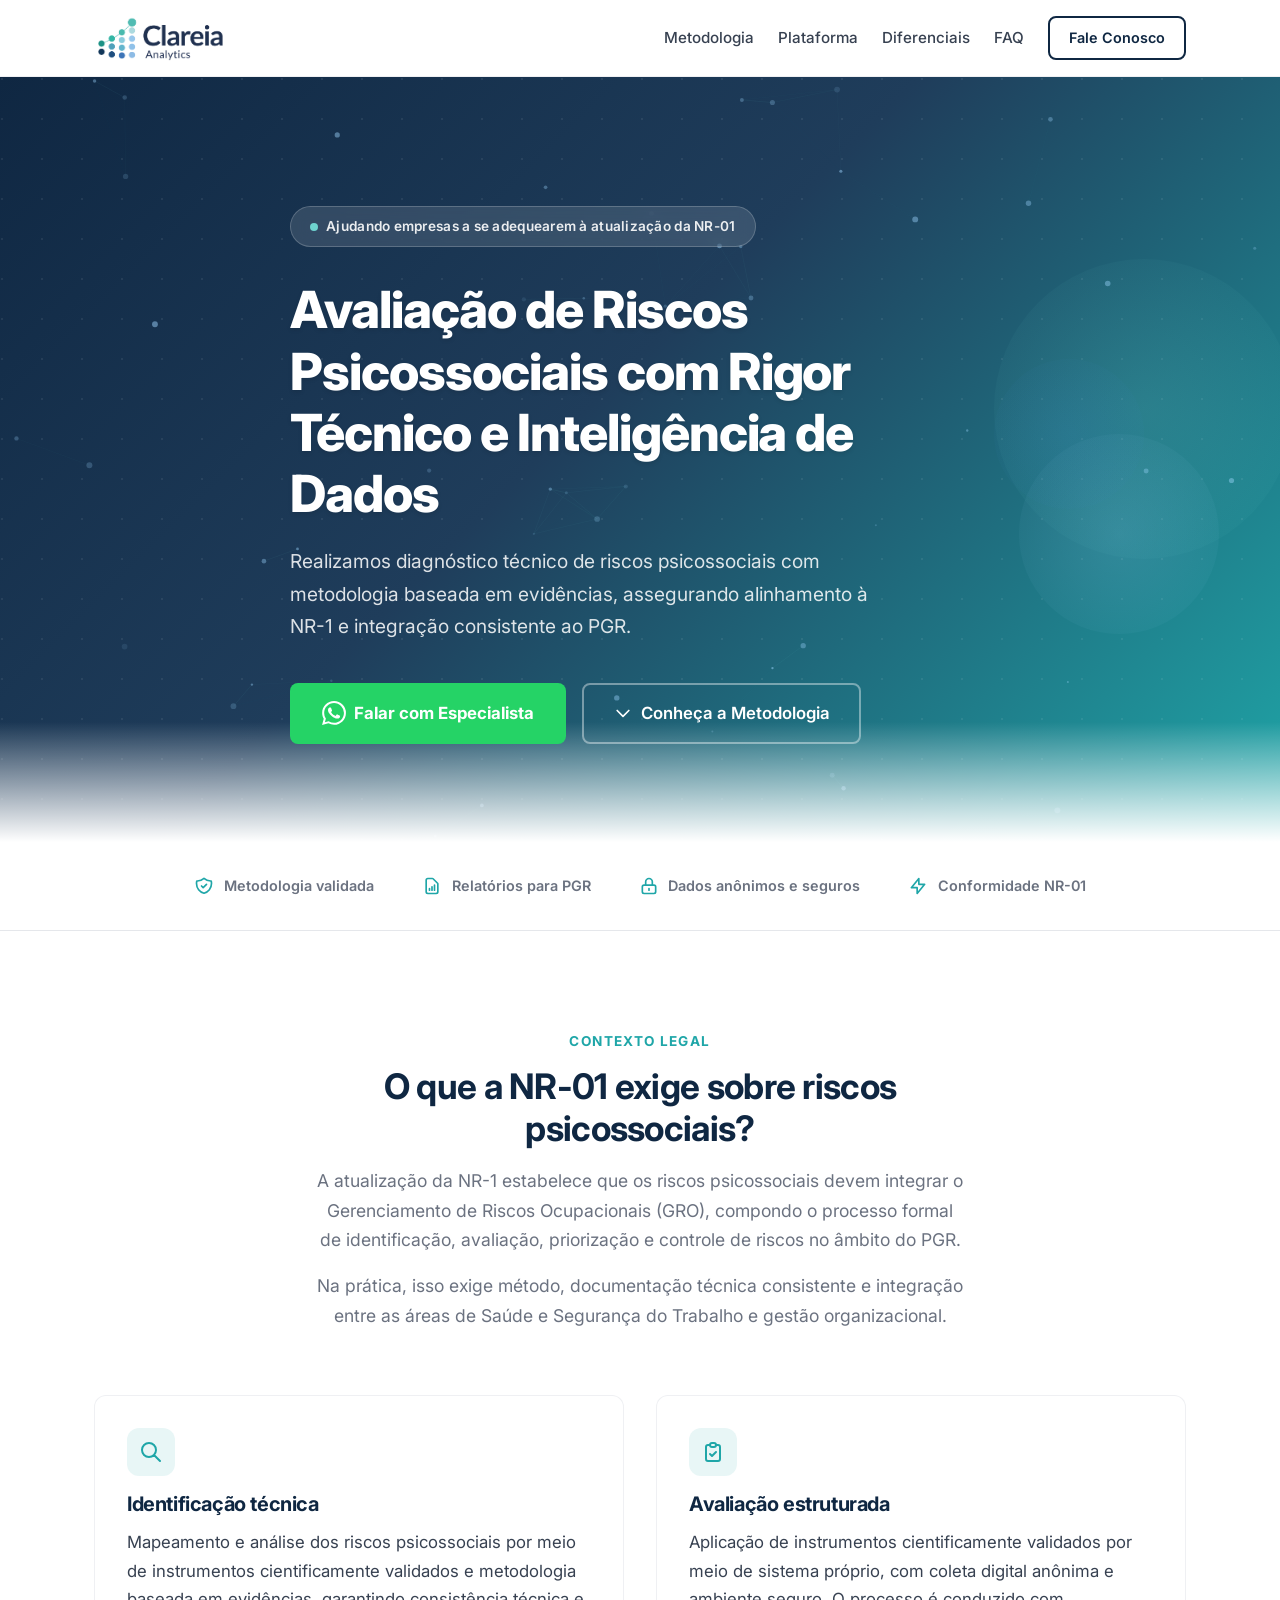
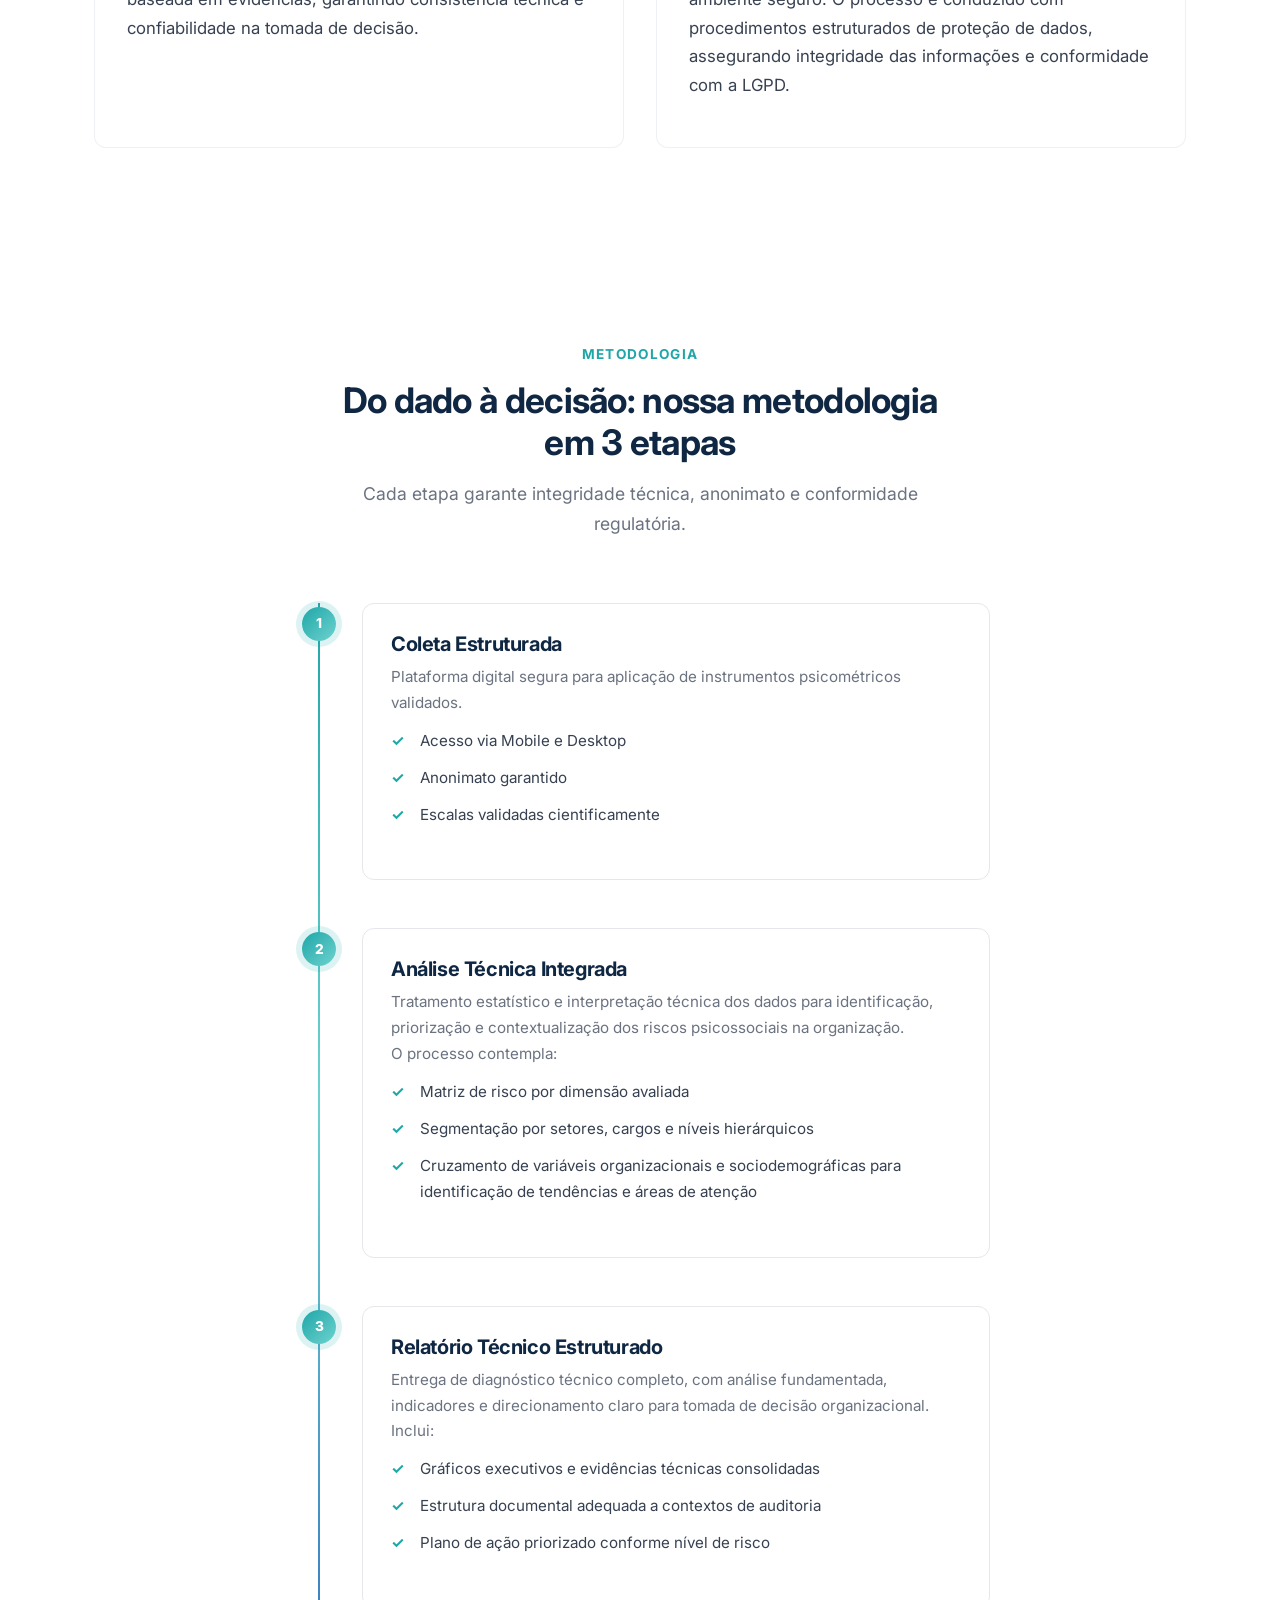
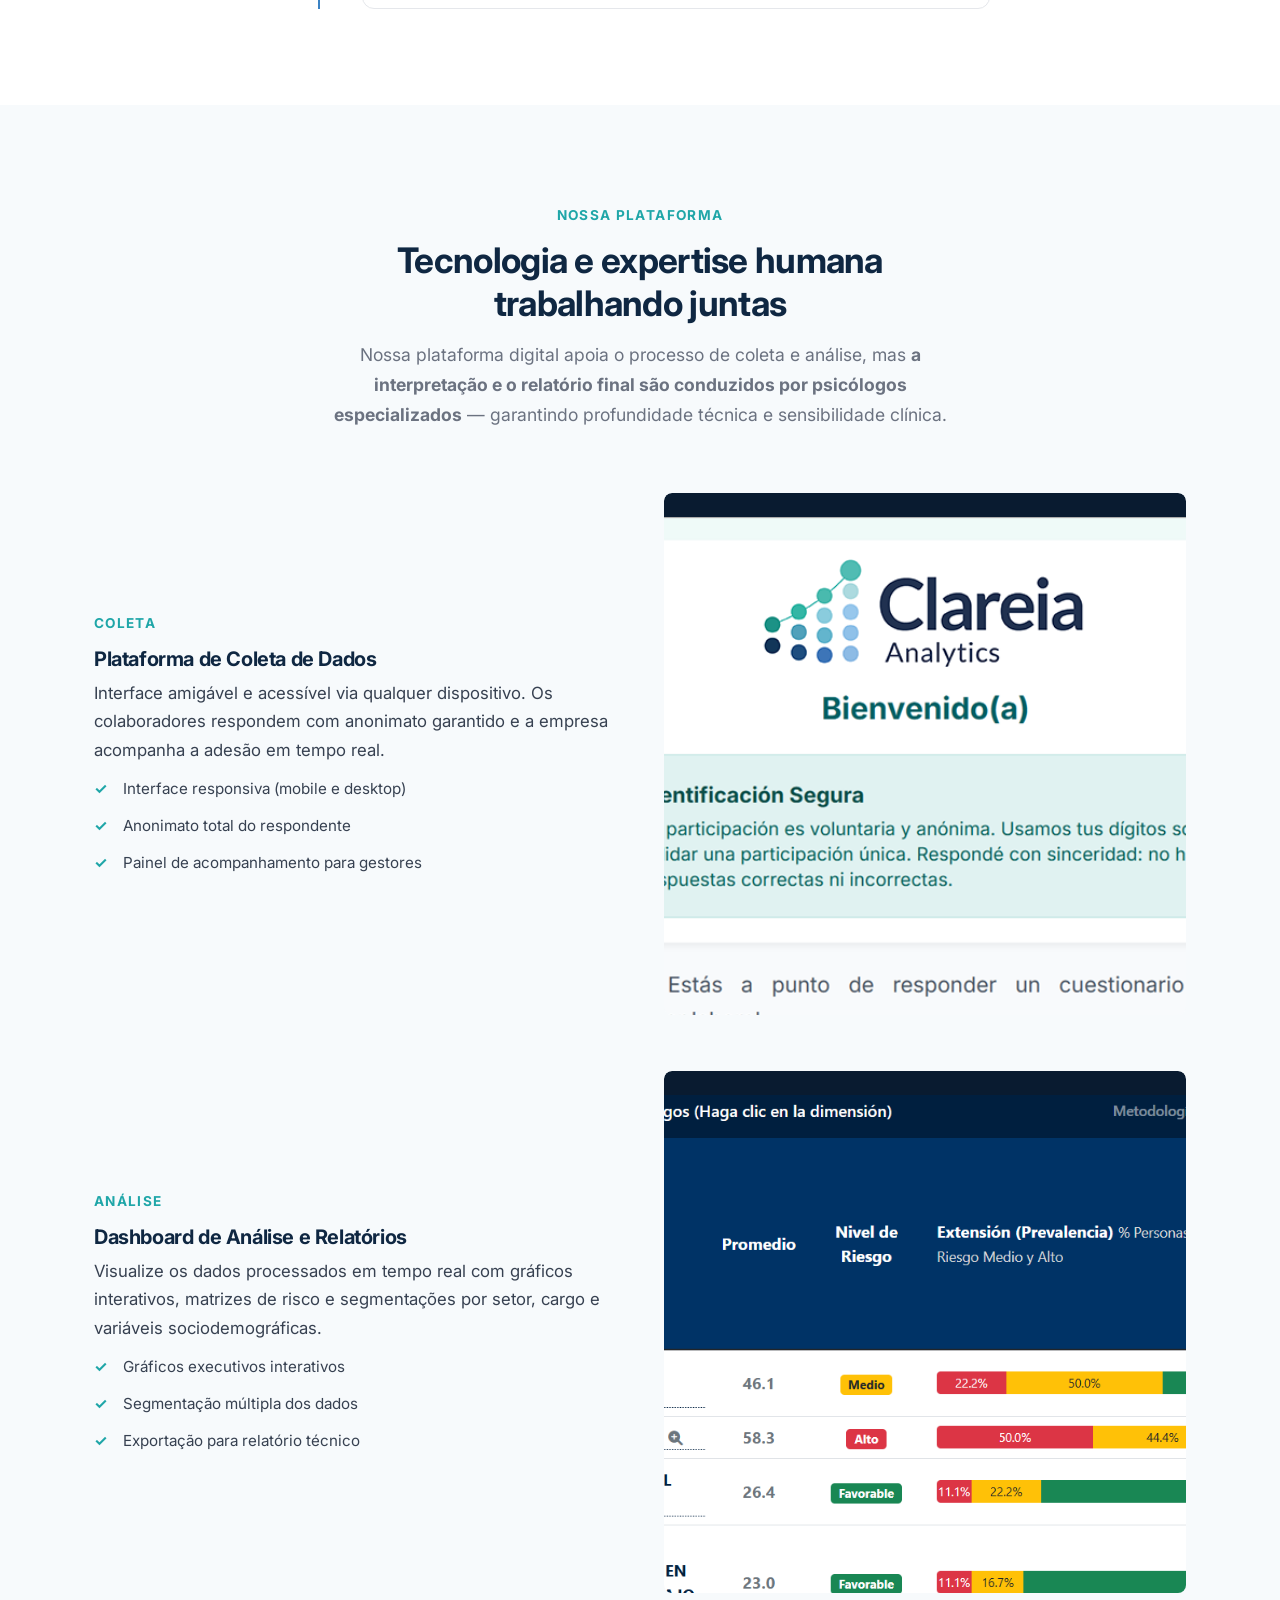
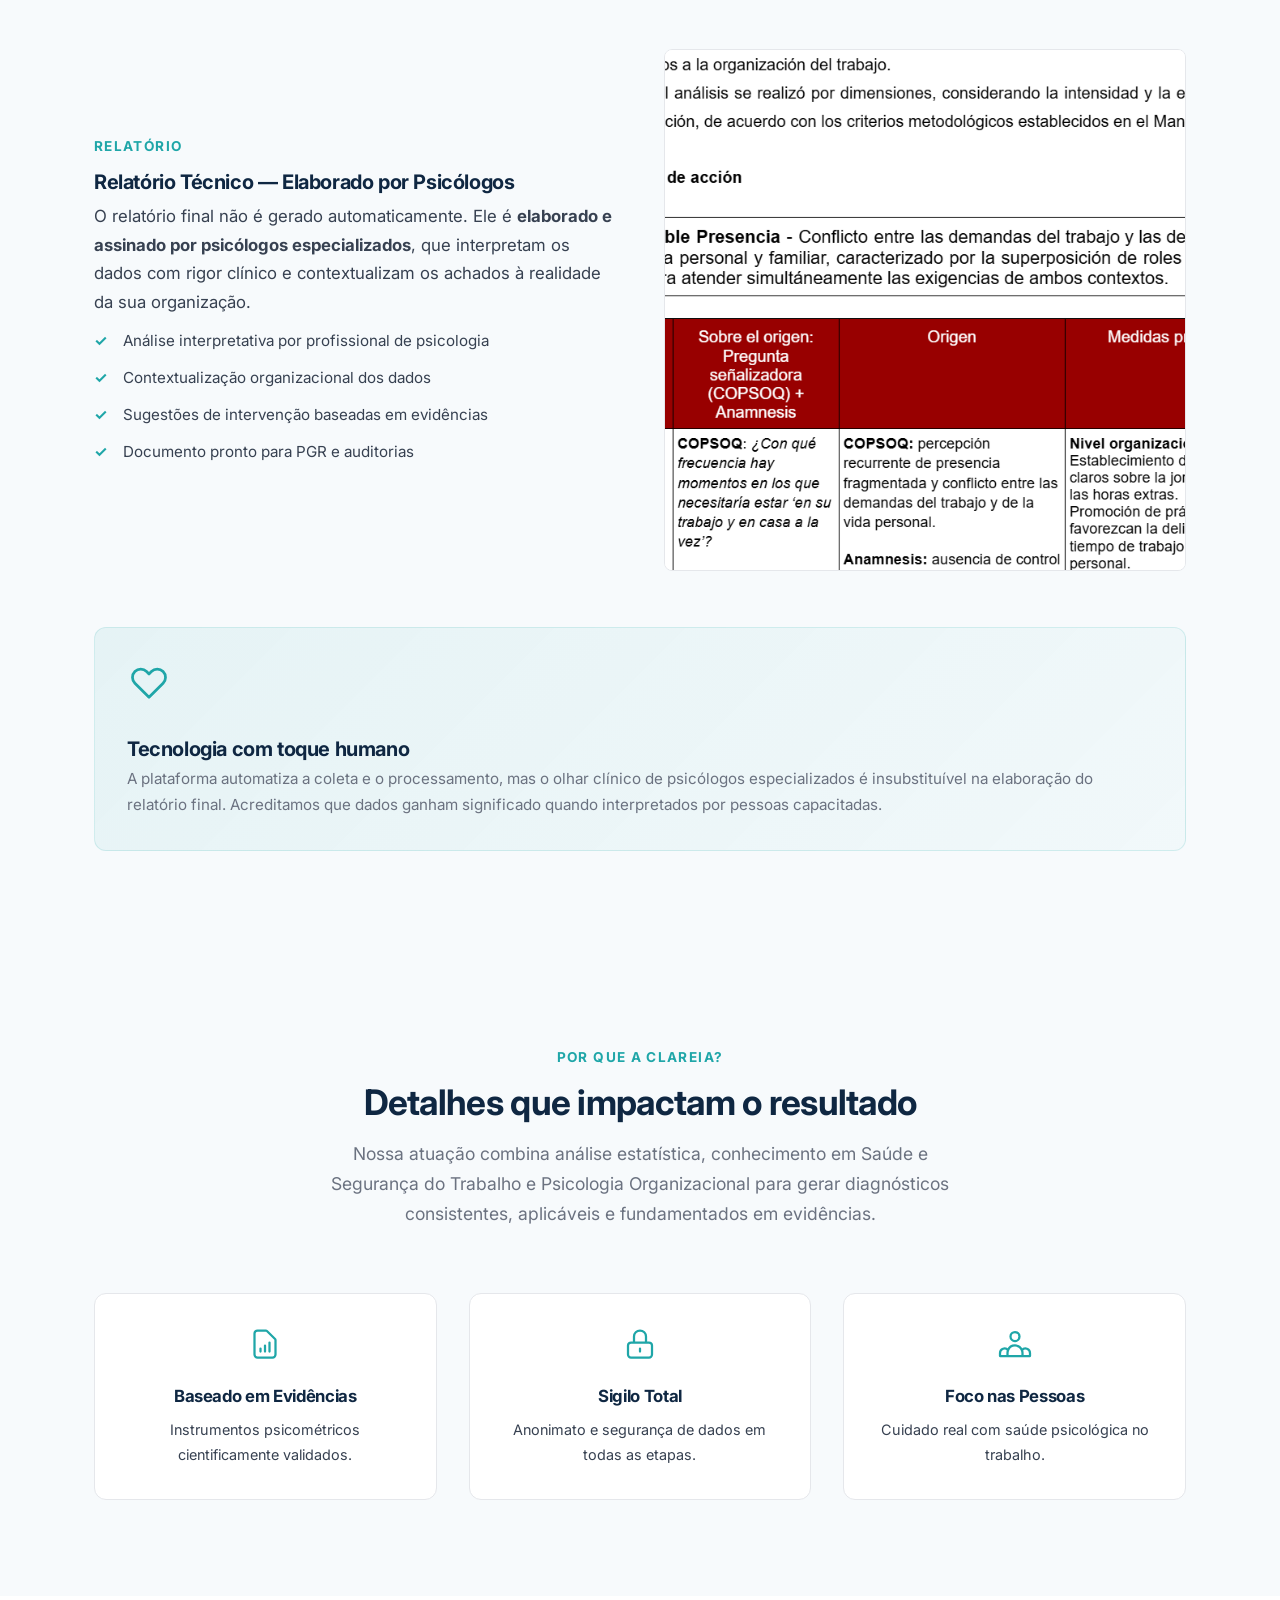
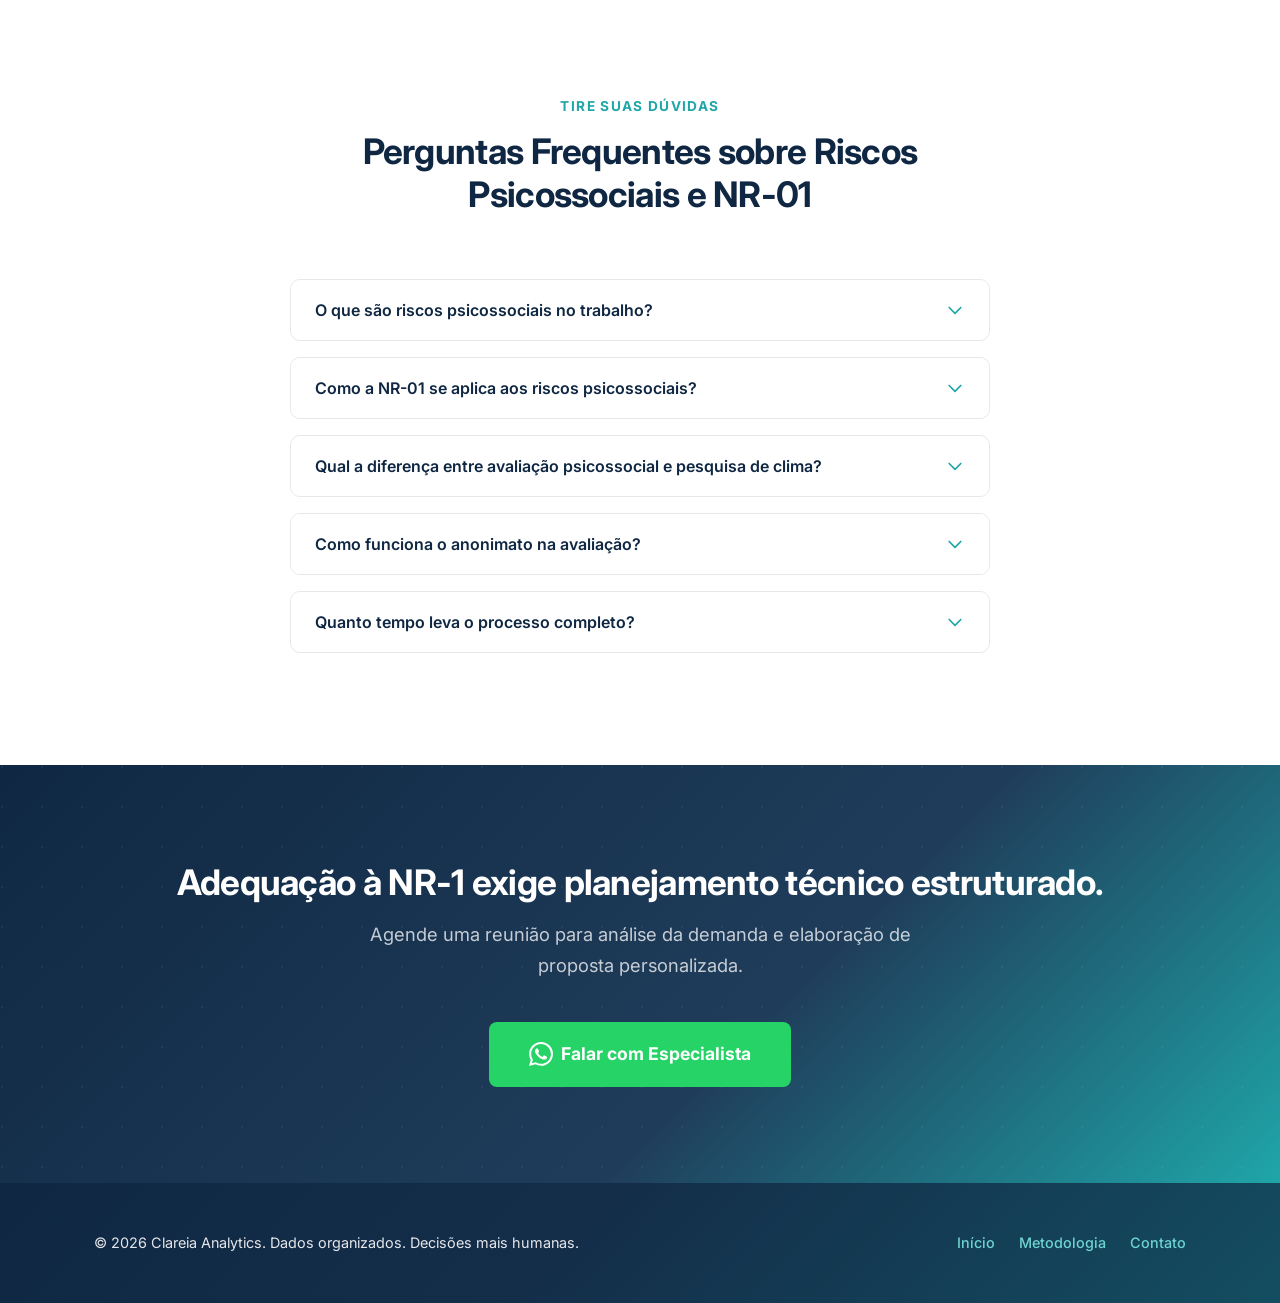
==== commit 9970aa5f: "alteração para mobile" ====
--- a/avaliacao-riscos-psicossociais-nr01/index.html
+++ b/avaliacao-riscos-psicossociais-nr01/index.html
@@ -61,12 +61,19 @@
           class="logo-img">
       </a>
       <nav>
-        <a href="#metodologia">Metodologia</a>
-        <a href="#plataforma">Plataforma</a>
-        <a href="#diferenciais">Diferenciais</a>
-        <a href="#faq">FAQ</a>
-        <a href="#cta-final" class="btn-outline-dark" style="font-size: 0.9rem; padding: 0.5rem 1.2rem;">Fale
+        <div class="nav-links">
+          <a href="#metodologia">Metodologia</a>
+          <a href="#plataforma">Plataforma</a>
+          <a href="#diferenciais">Diferenciais</a>
+          <a href="#faq">FAQ</a>
+        </div>
+        <a href="#cta-final" class="btn-outline-dark nav-cta" style="font-size: 0.9rem; padding: 0.5rem 1.2rem;">Fale
           Conosco</a>
+        <button class="hamburger" id="hamburger-btn" aria-label="Abrir menu" aria-expanded="false">
+          <span></span>
+          <span></span>
+          <span></span>
+        </button>
       </nav>
     </div>
   </header>
--- a/css/style.css
+++ b/css/style.css
@@ -337,6 +337,112 @@
   color: var(--teal);
 }
 
+/* ============ Nav Links wrapper ============ */
+.nav-links {
+  display: flex;
+  align-items: center;
+  gap: 1.5rem;
+}
+
+/* ============ Hamburger Button ============ */
+.hamburger {
+  display: none;
+  flex-direction: column;
+  justify-content: center;
+  gap: 5px;
+  width: 32px;
+  height: 32px;
+  background: none;
+  border: none;
+  cursor: pointer;
+  padding: 4px;
+  z-index: 110;
+}
+
+.hamburger span {
+  display: block;
+  width: 100%;
+  height: 2.5px;
+  background-color: var(--navy);
+  border-radius: 2px;
+  transition: transform 0.3s ease, opacity 0.3s ease;
+  transform-origin: center;
+}
+
+/* Hamburger → X animation */
+.hamburger.active span:nth-child(1) {
+  transform: translateY(7.5px) rotate(45deg);
+}
+
+.hamburger.active span:nth-child(2) {
+  opacity: 0;
+}
+
+.hamburger.active span:nth-child(3) {
+  transform: translateY(-7.5px) rotate(-45deg);
+}
+
+/* ============ Mobile Nav ============ */
+@media (max-width: 768px) {
+  .hamburger {
+    display: flex;
+    order: 3;
+  }
+
+  .nav-cta {
+    order: 2;
+    margin-left: auto;
+  }
+
+  .nav-links {
+    display: none;
+    flex-direction: column;
+    position: absolute;
+    top: 100%;
+    left: 0;
+    right: 0;
+    background: rgba(255, 255, 255, 0.97);
+    backdrop-filter: blur(16px);
+    -webkit-backdrop-filter: blur(16px);
+    border-bottom: 1px solid var(--gray-light);
+    box-shadow: var(--shadow-md);
+    padding: 1.5rem;
+    gap: 0;
+    z-index: 99;
+  }
+
+  .nav-links.open {
+    display: flex;
+  }
+
+  .nav-links a {
+    padding: 0.85rem 0;
+    font-size: 1rem;
+    border-bottom: 1px solid var(--gray-light);
+    width: 100%;
+    text-align: center;
+  }
+
+  .nav-links a:last-child {
+    border-bottom: none;
+  }
+
+  .nav-links .btn-outline-dark {
+    border: 2px solid var(--navy);
+    border-radius: 8px;
+    margin-top: 0.75rem;
+    padding: 0.7rem 1.2rem;
+  }
+
+  nav {
+    gap: 0.75rem;
+  }
+
+  .logo-img {
+    height: 38px;
+  }
+}
+
 /* ============ Hero Section ============ */
 .hero {
   position: relative;
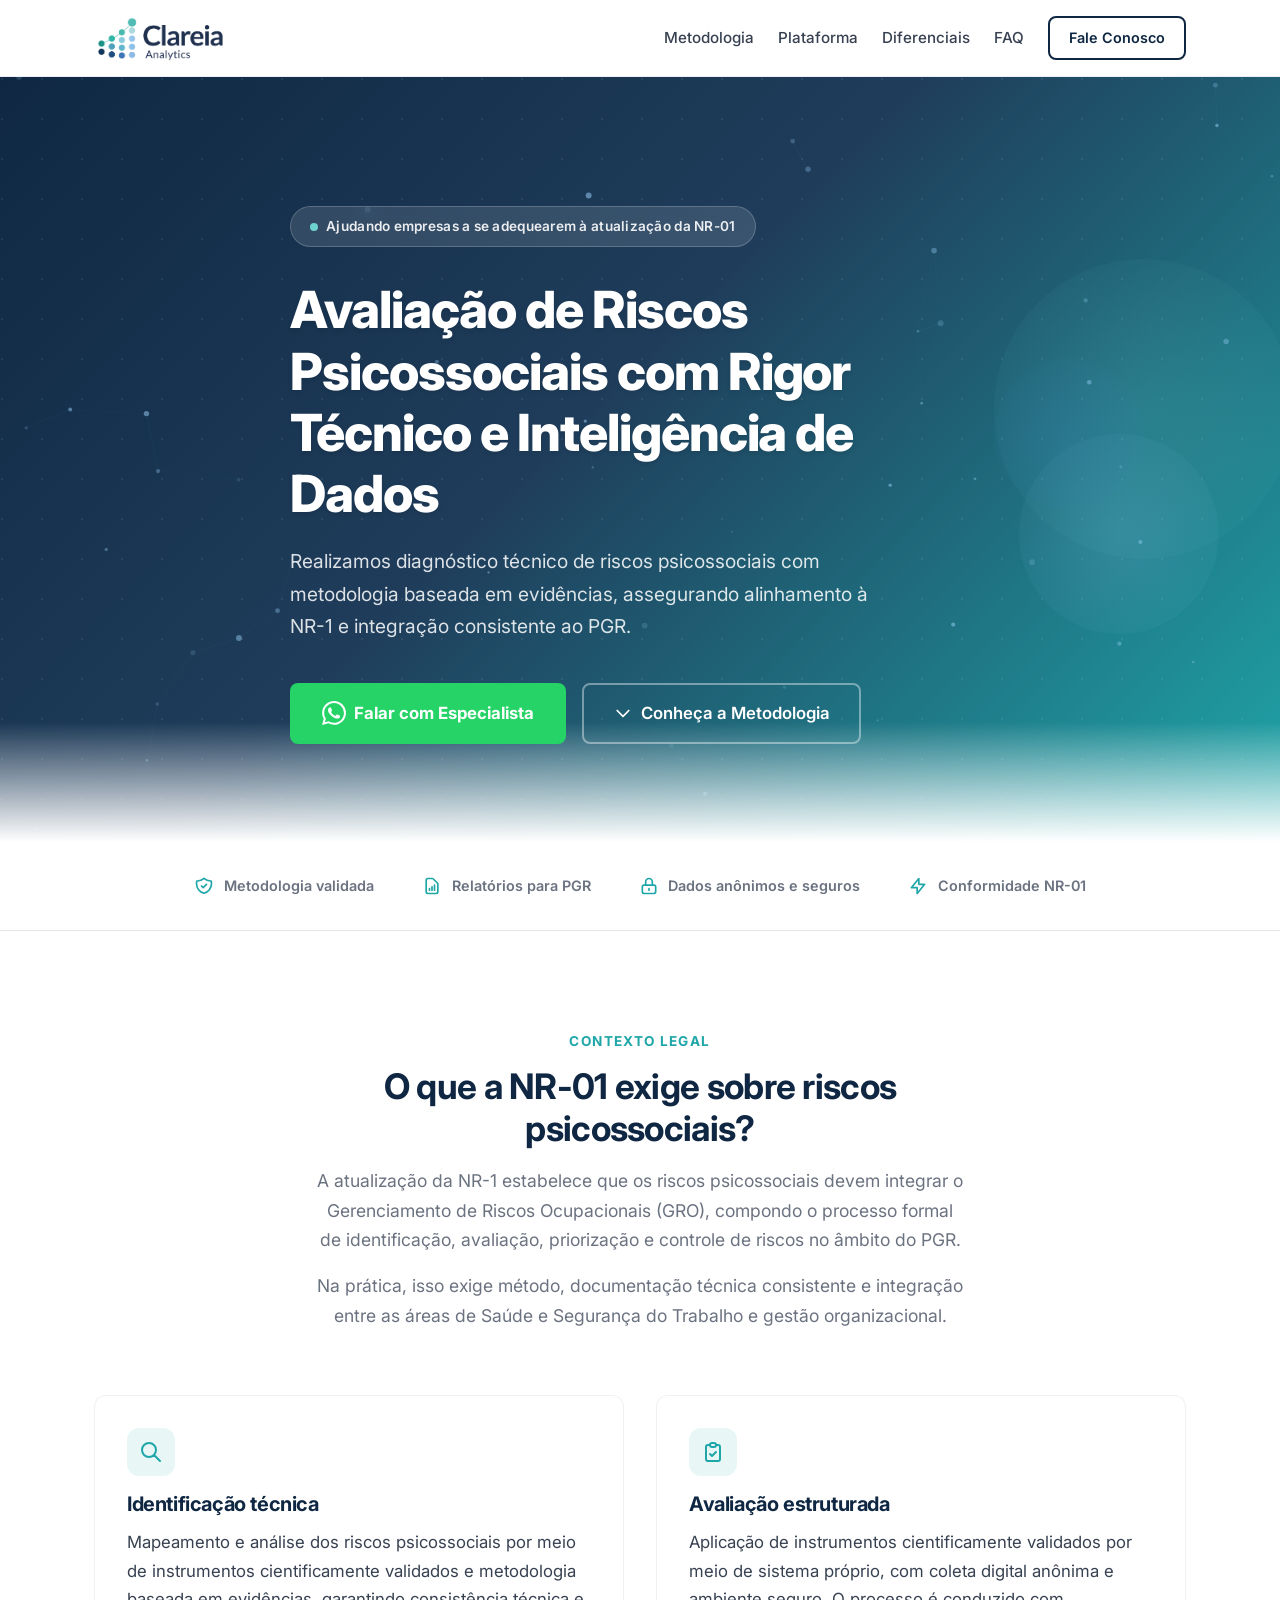
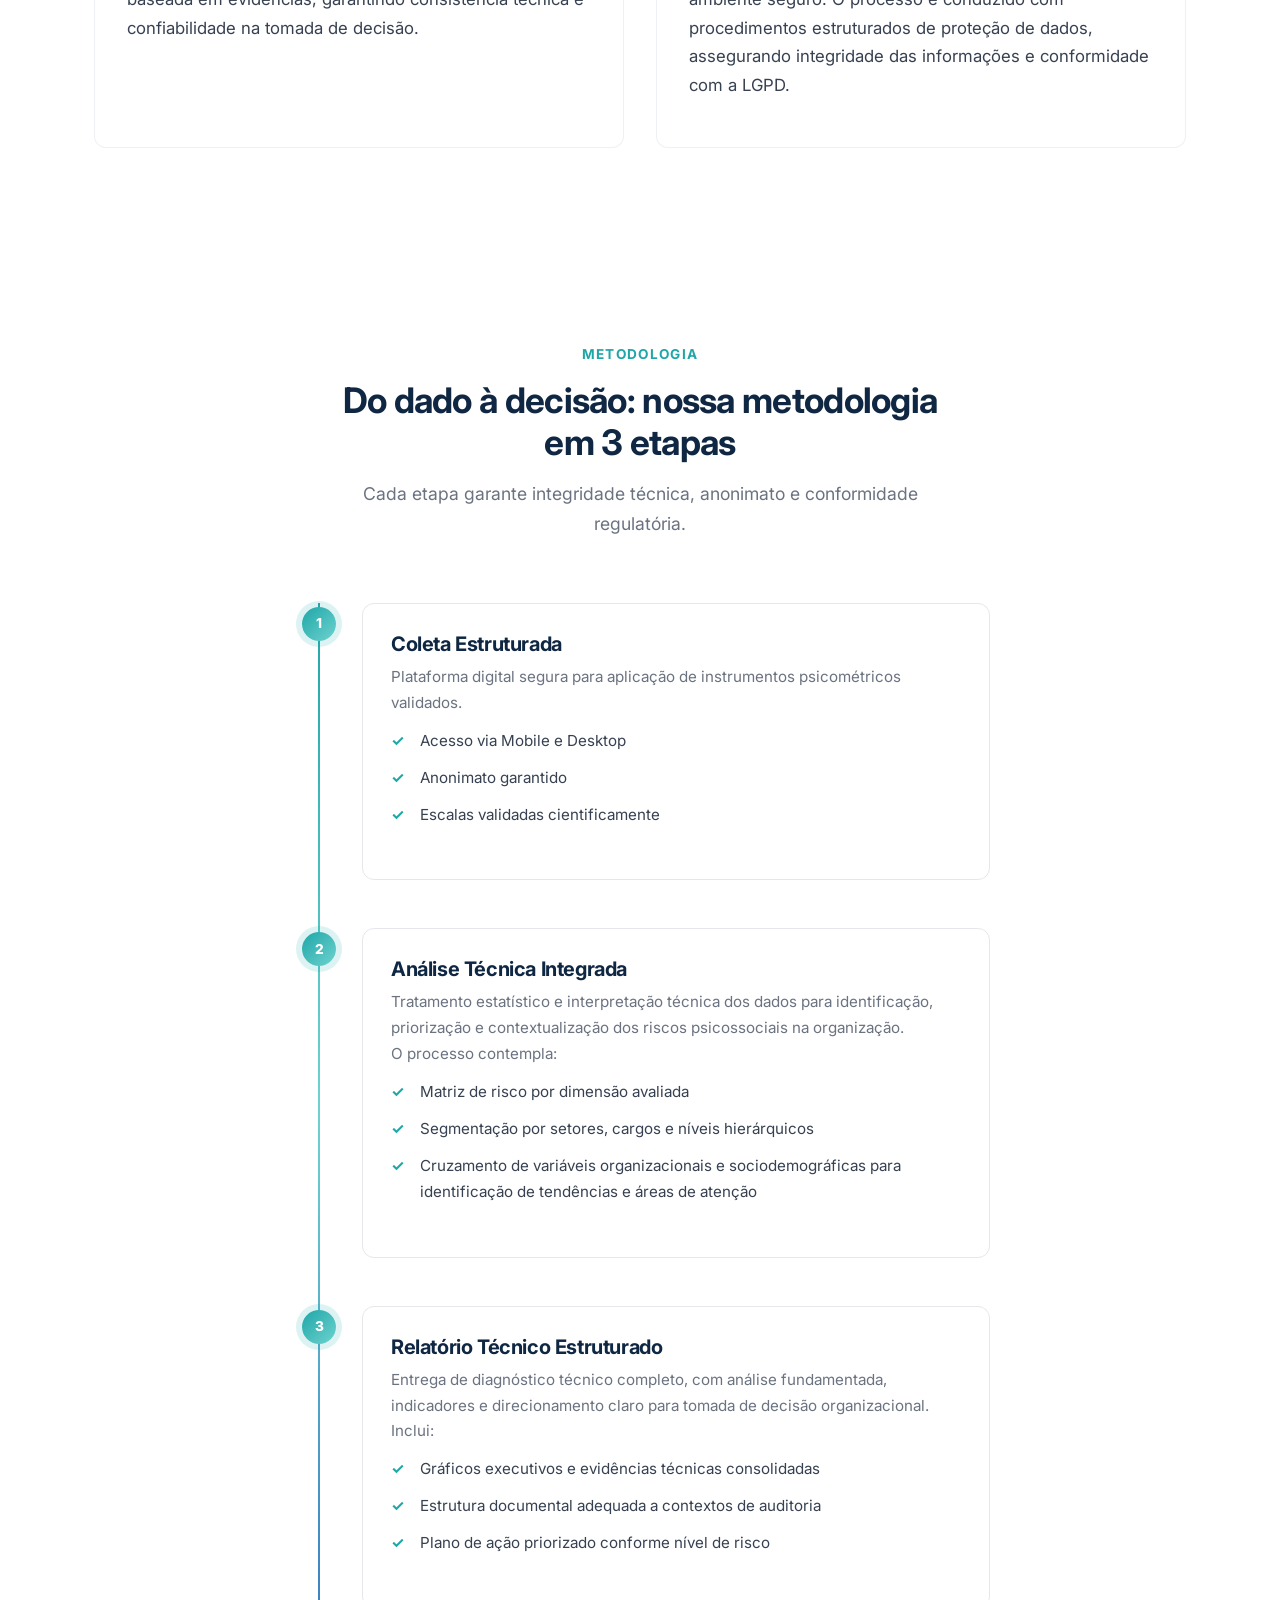
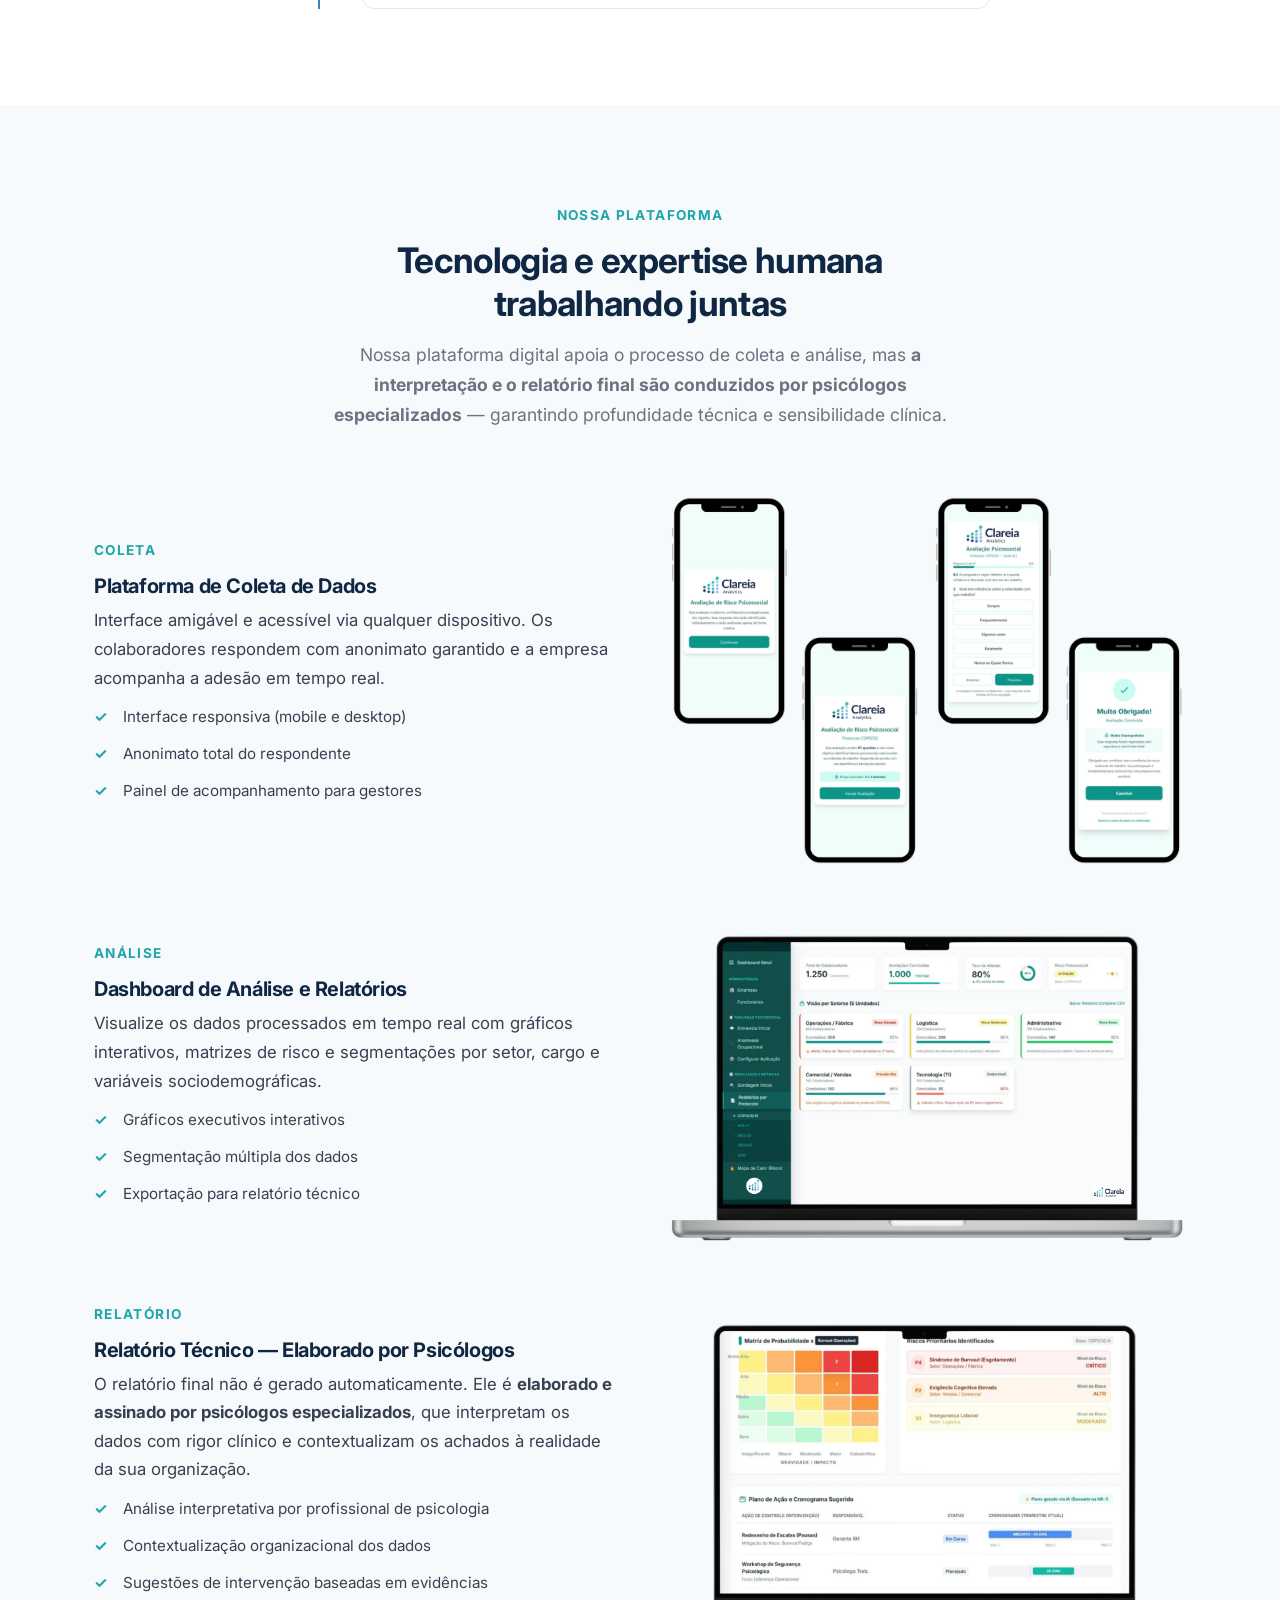
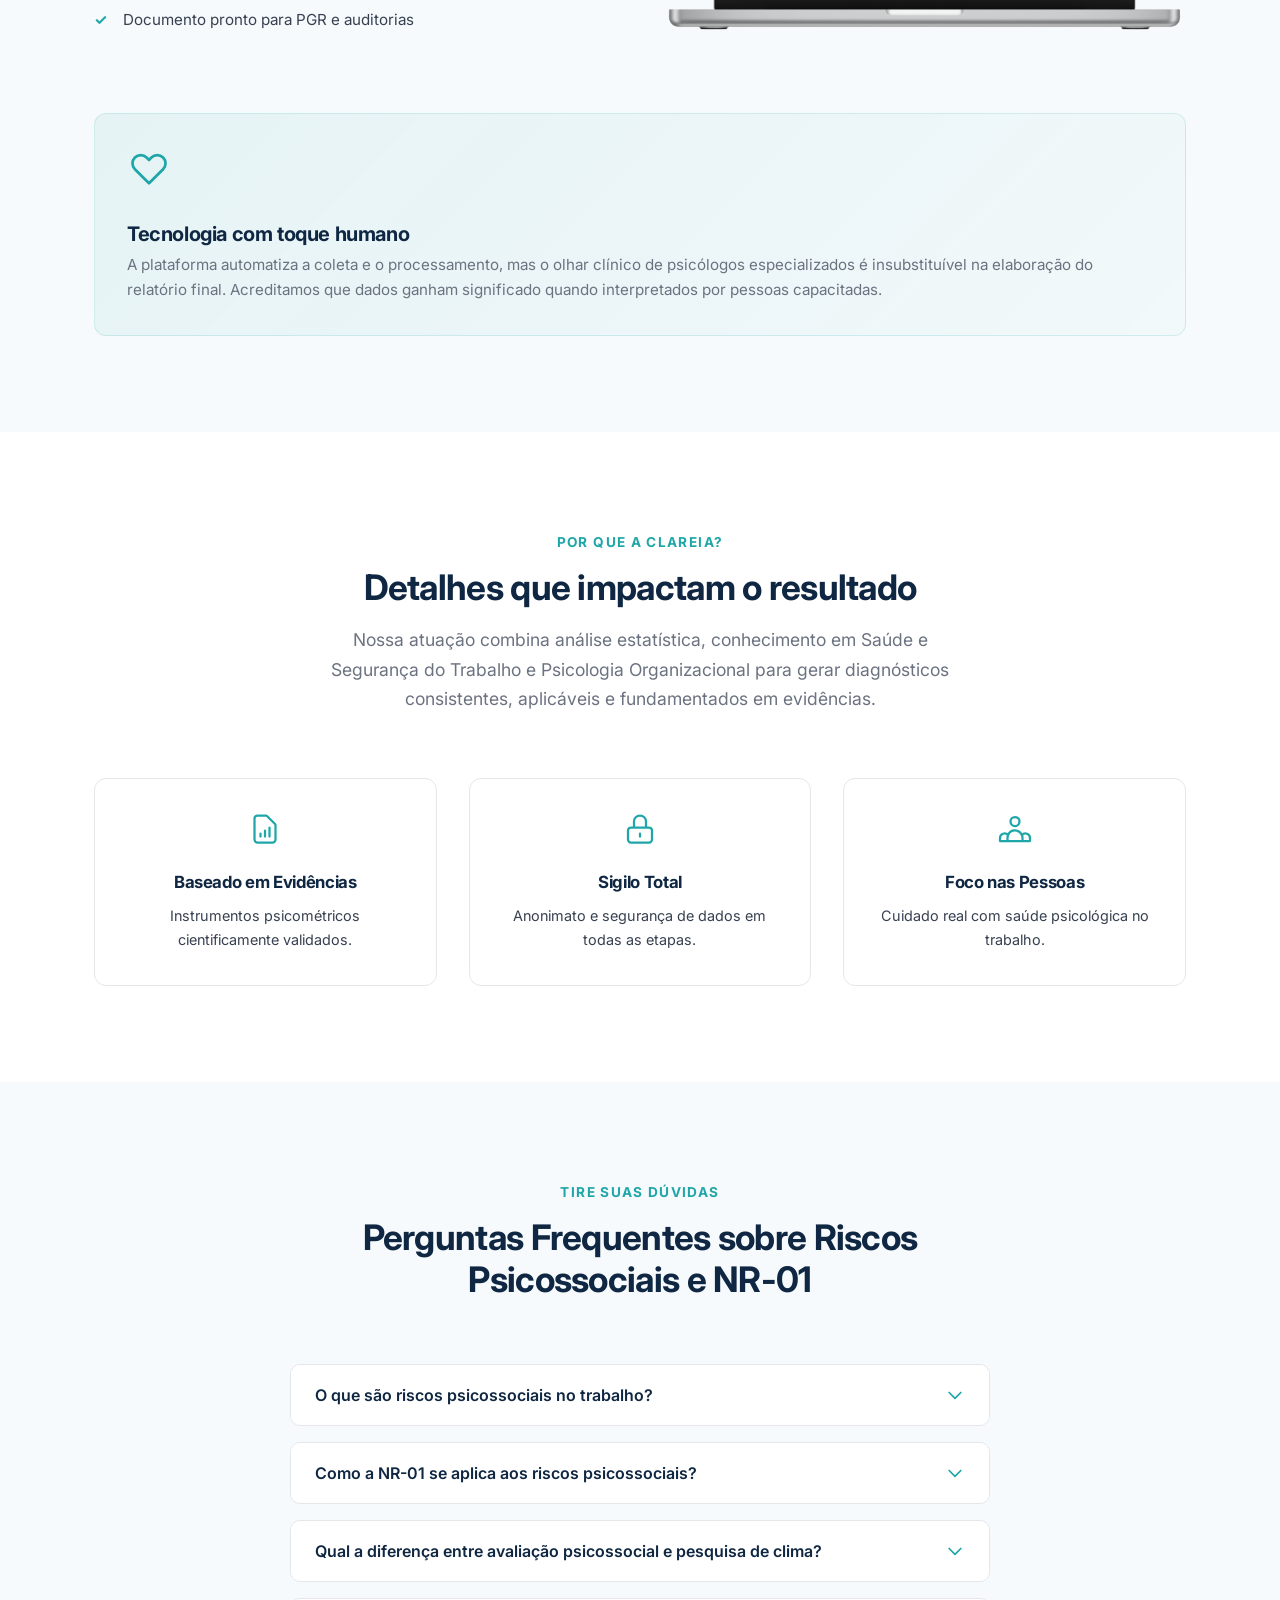
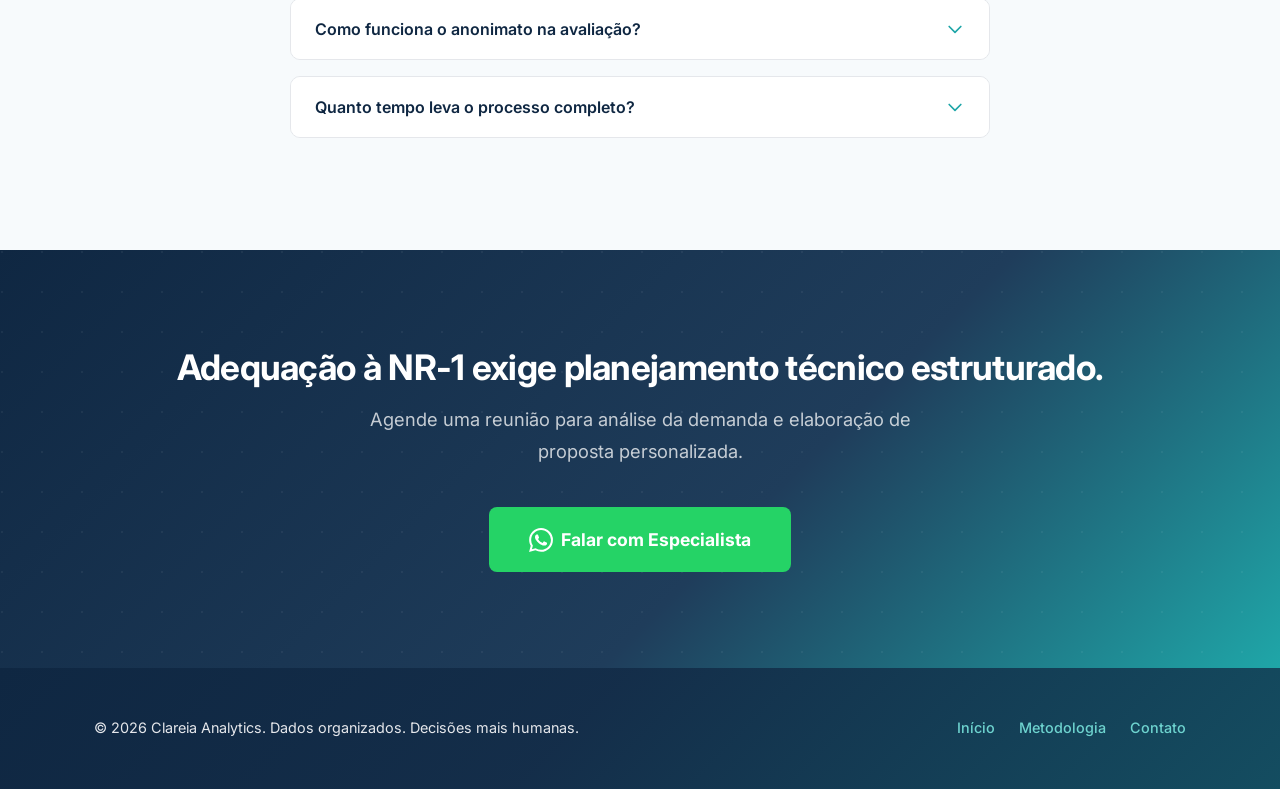
==== commit 4614aef0: "feat: mudanças de layout, inclusao da equipe com fotos, incuido o numero da excelsior" ====
--- a/avaliacao-riscos-psicossociais-nr01/index.html
+++ b/avaliacao-riscos-psicossociais-nr01/index.html
@@ -354,18 +354,11 @@
             </ul>
           </div>
           <div class="feature-img">
-            <!--
-              📁 INSTRUÇÃO: Coloque a imagem da tela de coleta na pasta:
-              ../assets/images/sistema-coleta.png
-              (Tamanho recomendado: 800x500px ou proporcional)
-            -->
             <div class="screenshot-placeholder">
-              <div class="browser-mockup">
-                <img src="../assets/images/sistema-coleta.png"
-                  alt="Tela do sistema de coleta de dados — avaliação de riscos psicossociais" class="img-fluid"
-                  style="border-radius: 0 0 8px 8px; width: 100%; background: var(--off-white);"
-                  onerror="this.style.display='none'; this.parentElement.nextElementSibling.style.display='flex';">
-              </div>
+              <img src="../assets/images/sistema-coleta.png"
+                alt="Tela do sistema de coleta de dados — avaliação de riscos psicossociais" class="img-fluid"
+                style="border-radius: 8px; width: 100%; height: auto;"
+                onerror="this.style.display='none'; this.nextElementSibling.style.display='flex';">
               <div class="placeholder-fallback"
                 style="display:none; align-items:center; justify-content:center; background:var(--off-white); border-radius:8px; border: 2px dashed var(--gray-light); text-align:center; padding: 2rem; color: var(--gray);">
                 <div>
@@ -399,17 +392,10 @@
           </div>
 
           <div class="feature-img">
-            <!--
-              📁 INSTRUÇÃO: Coloque a imagem do dashboard na pasta:
-              ../assets/images/sistema-dashboard.png
-              (Tamanho recomendado: 800x500px ou proporcional)
-            -->
             <div class="screenshot-placeholder">
-              <div class="browser-mockup">
-                <img src="../assets/images/sistema-dashboard.png" alt="Dashboard de análise de riscos psicossociais"
-                  class="img-fluid" style="border-radius: 0 0 8px 8px; width: 100%; background: var(--off-white);"
-                  onerror="this.style.display='none'; this.parentElement.nextElementSibling.style.display='flex';">
-              </div>
+              <img src="../assets/images/sistema-dashboard.png" alt="Dashboard de análise de riscos psicossociais"
+                class="img-fluid" style="border-radius: 8px; width: 100%; height: auto;"
+                onerror="this.style.display='none'; this.nextElementSibling.style.display='flex';">
               <div class="placeholder-fallback"
                 style="display:none; align-items:center; justify-content:center; background:var(--off-white); border-radius:8px; border: 2px dashed var(--gray-light); text-align:center; padding: 2rem; color: var(--gray);">
                 <div>
@@ -443,15 +429,10 @@
             </ul>
           </div>
           <div class="feature-img">
-            <!--
-              📁 INSTRUÇÃO: Coloque a imagem/preview do relatório na pasta:
-              ../assets/images/relatorio-preview.png
-              (Tamanho recomendado: 800x500px ou proporcional)
-            -->
             <div class="screenshot-placeholder">
               <img src="../assets/images/relatorio-preview.png"
-                alt="Preview do relatório técnico de riscos psicossociais" class="img-fluid img-shadow"
-                style="width: 100%; background: var(--white);"
+                alt="Preview do relatório técnico de riscos psicossociais" class="img-fluid"
+                style="border-radius: 8px; width: 100%; height: auto;"
                 onerror="this.style.display='none'; this.nextElementSibling.style.display='flex';">
               <div class="placeholder-fallback"
                 style="display:none; align-items:center; justify-content:center; background:var(--off-white); border-radius:8px; border: 2px dashed var(--gray-light); text-align:center; padding: 2rem; color: var(--gray);">
@@ -495,7 +476,7 @@
     </section>
 
     <!-- ========== DIFERENCIAIS ========== -->
-    <section class="section-padding bg-light" id="diferenciais">
+    <section class="section-padding bg-white" id="diferenciais">
       <div class="container">
         <div class="section-header reveal">
           <span class="section-label">Por que a Clareia?</span>
@@ -599,7 +580,7 @@
     -->
 
     <!-- ========== FAQ ========== -->
-    <section class="section-padding bg-white" id="faq">
+    <section class="section-padding bg-light" id="faq">
       <div class="container">
         <div class="section-header reveal">
           <span class="section-label">Tire Suas Dúvidas</span>
@@ -687,7 +668,7 @@
         <div class="reveal">
           <h2>Adequação à NR-1 exige planejamento técnico estruturado.</h2>
           <p>Agende uma reunião para análise da demanda e elaboração de proposta personalizada.</p>
-          <a href="https://wa.me/5511999999999" target="_blank" rel="noopener" class="btn-primary" id="cta-bottom"
+          <a href="https://wa.me/5512920046414" target="_blank" rel="noopener" class="btn-primary" id="cta-bottom"
             style="background: #25D366; color: var(--white); font-size: 1.1rem; padding: 1.1rem 2.5rem; border: none;">
             <svg width="24" height="24" fill="currentColor" viewBox="0 0 24 24">
               <path
--- a/css/style.css
+++ b/css/style.css
@@ -1061,6 +1061,92 @@
   }
 }
 
+/* ============ Team Grid ============ */
+.team-grid {
+  display: grid;
+  grid-template-columns: 1fr;
+  gap: 2rem;
+}
+
+@media (min-width: 600px) {
+  .team-grid {
+    grid-template-columns: repeat(2, 1fr);
+  }
+}
+
+@media (min-width: 1024px) {
+  .team-grid {
+    grid-template-columns: repeat(4, 1fr);
+  }
+}
+
+.team-member {
+  text-align: center;
+  background: var(--white);
+  padding: 2rem 1.5rem;
+  border-radius: 12px;
+  border: 1px solid var(--gray-light);
+  transition: transform 0.3s var(--ease-out), box-shadow 0.3s var(--ease-out);
+}
+
+.team-member:hover {
+  transform: translateY(-4px);
+  box-shadow: var(--shadow-md);
+}
+
+.team-photo {
+  width: 120px;
+  height: 120px;
+  border-radius: 50%;
+  margin: 0 auto 1.25rem;
+  overflow: hidden;
+  border: 3px solid var(--teal);
+  position: relative;
+  background: var(--off-white);
+}
+
+.team-photo img {
+  width: 100%;
+  height: 100%;
+  object-fit: cover;
+  display: block;
+}
+
+.team-photo-fallback {
+  display: none;
+  width: 100%;
+  height: 100%;
+  align-items: center;
+  justify-content: center;
+  background: var(--gradient-hero);
+  color: var(--white);
+  font-weight: 800;
+  font-size: 1.8rem;
+  font-family: 'Inter', sans-serif;
+}
+
+.team-member h3 {
+  font-size: 1.05rem;
+  margin-bottom: 0.25rem;
+}
+
+.team-role {
+  display: inline-block;
+  color: var(--teal);
+  font-weight: 600;
+  font-size: 0.85rem;
+  text-transform: uppercase;
+  letter-spacing: 0.05em;
+  margin-bottom: 0.75rem;
+}
+
+.team-member p {
+  font-size: 0.9rem;
+  color: var(--gray);
+  margin-bottom: 0;
+  line-height: 1.5;
+}
+
 /* ============ Browser Mockup ============ */
 .browser-mockup {
   border-top: 24px solid var(--navy-dark);
@@ -1316,14 +1402,13 @@
   margin-bottom: 0.75rem;
 }
 
-/* Imagem quadrada com corte centralizado */
+/* Imagem ajustada pela largura, sem crop */
 .feature-img .browser-mockup img,
 .feature-img img.img-fluid,
 .feature-img img.img-shadow {
   width: 100%;
-  aspect-ratio: 1 / 1;
-  object-fit: cover;
-  object-position: center top;
+  height: auto;
+  object-fit: contain;
   min-height: unset;
 }
 
@@ -1335,10 +1420,9 @@
   overflow: hidden;
 }
 
-/* Placeholder também quadrado */
+/* Screenshot placeholder */
 .screenshot-placeholder .placeholder-fallback,
 .feature-img .screenshot-placeholder {
-  aspect-ratio: 1 / 1;
   min-height: unset;
 }
 
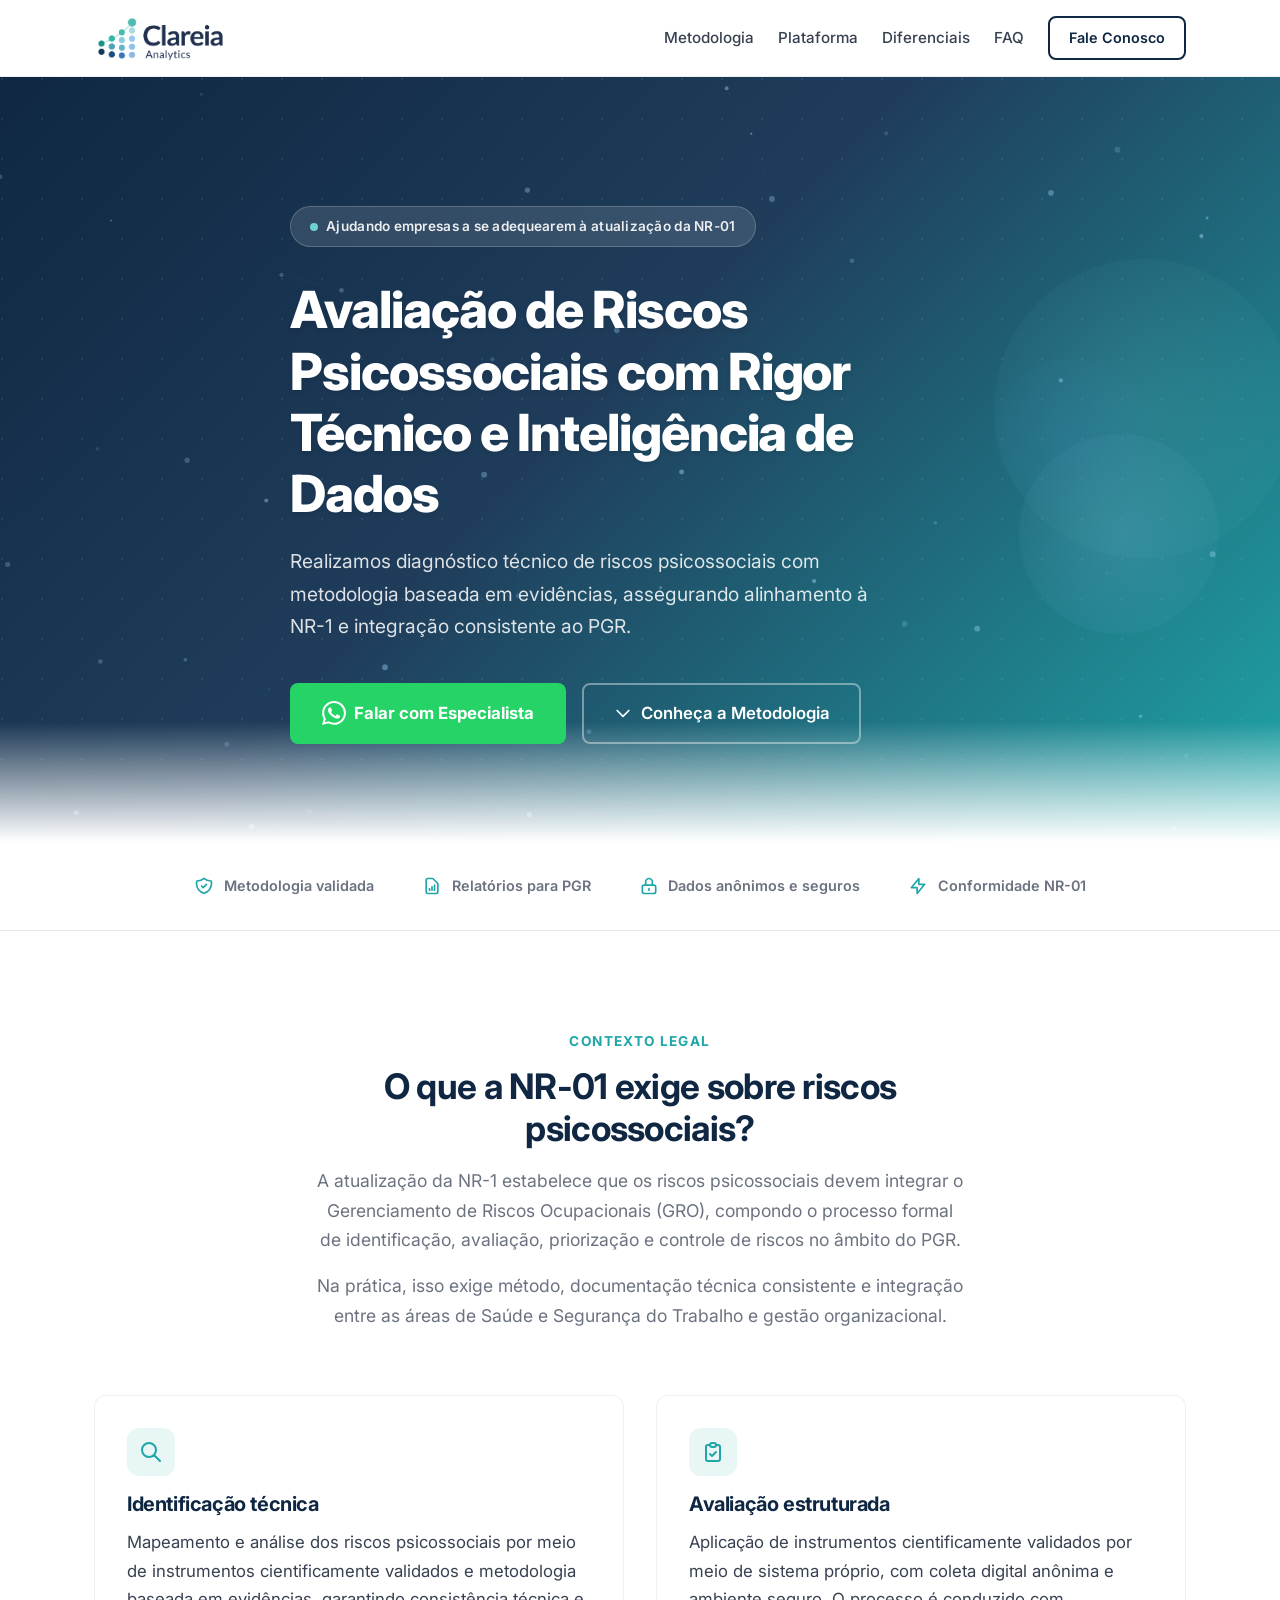
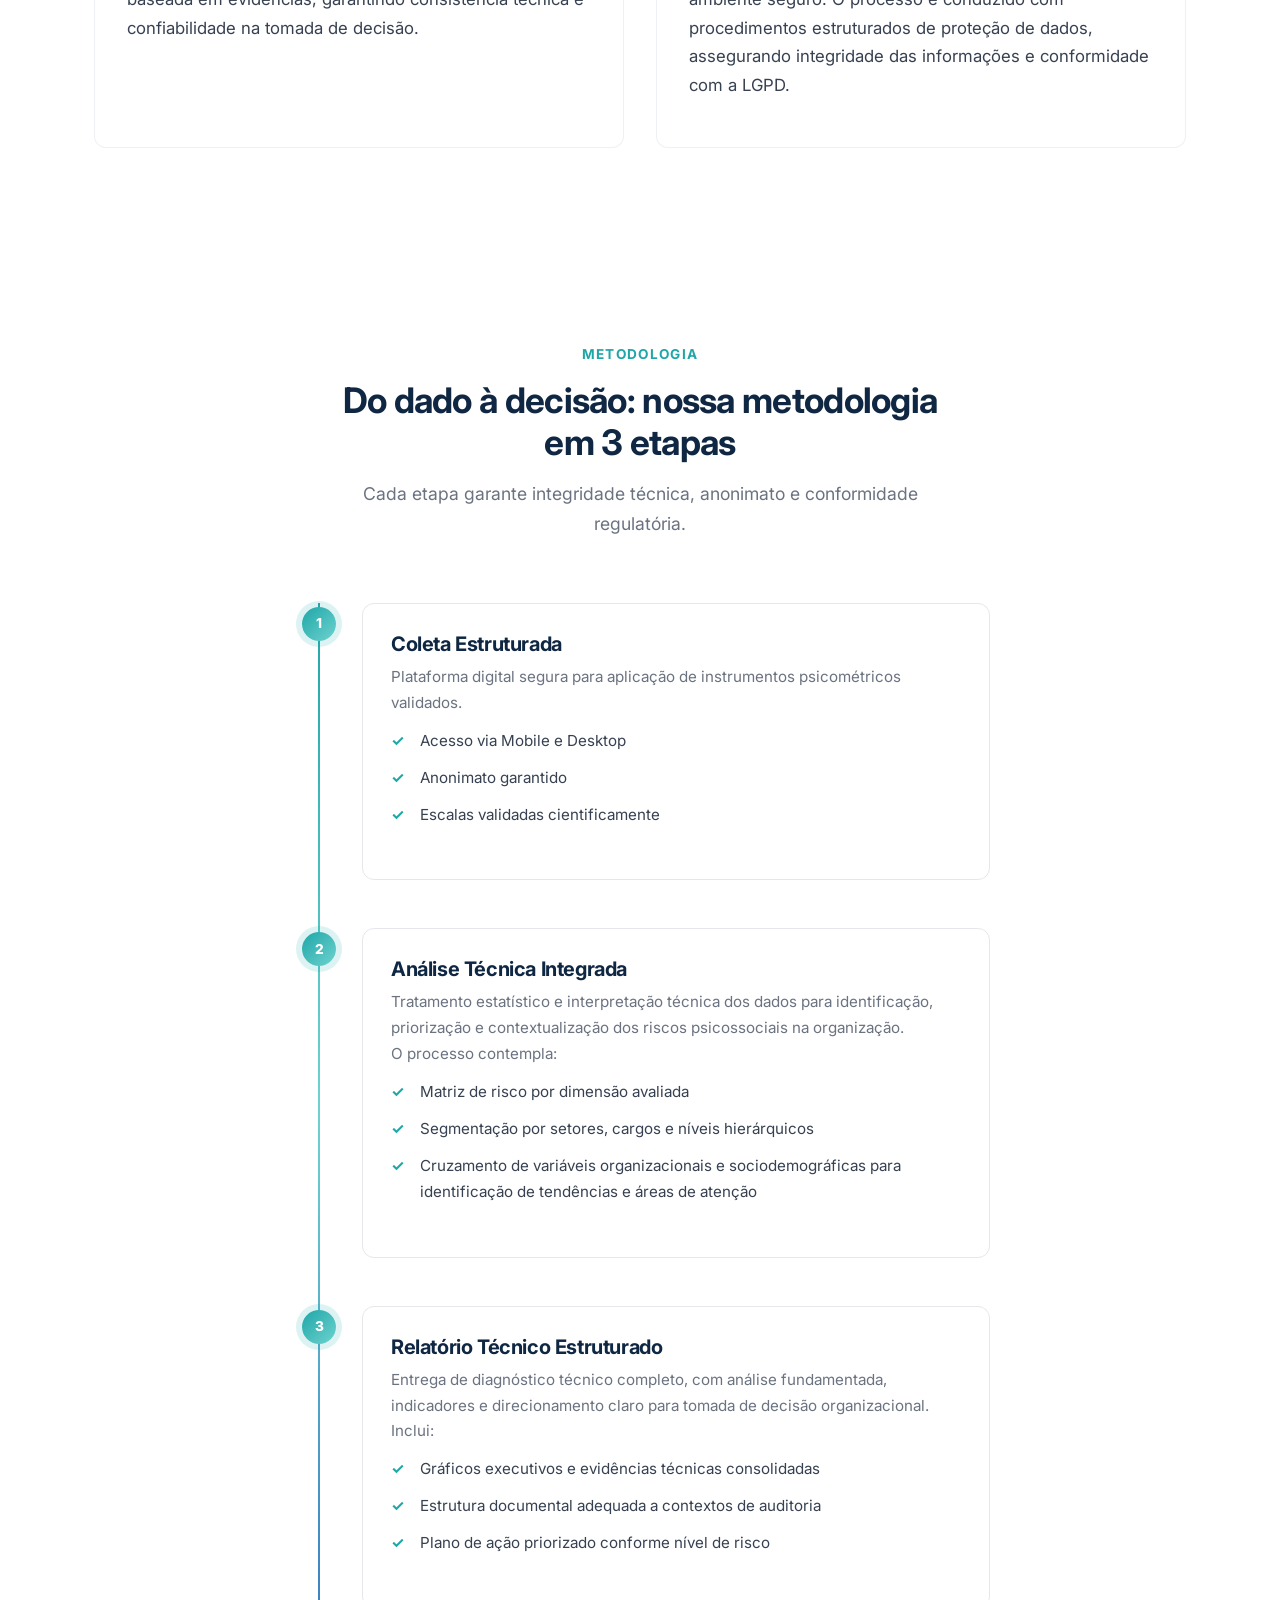
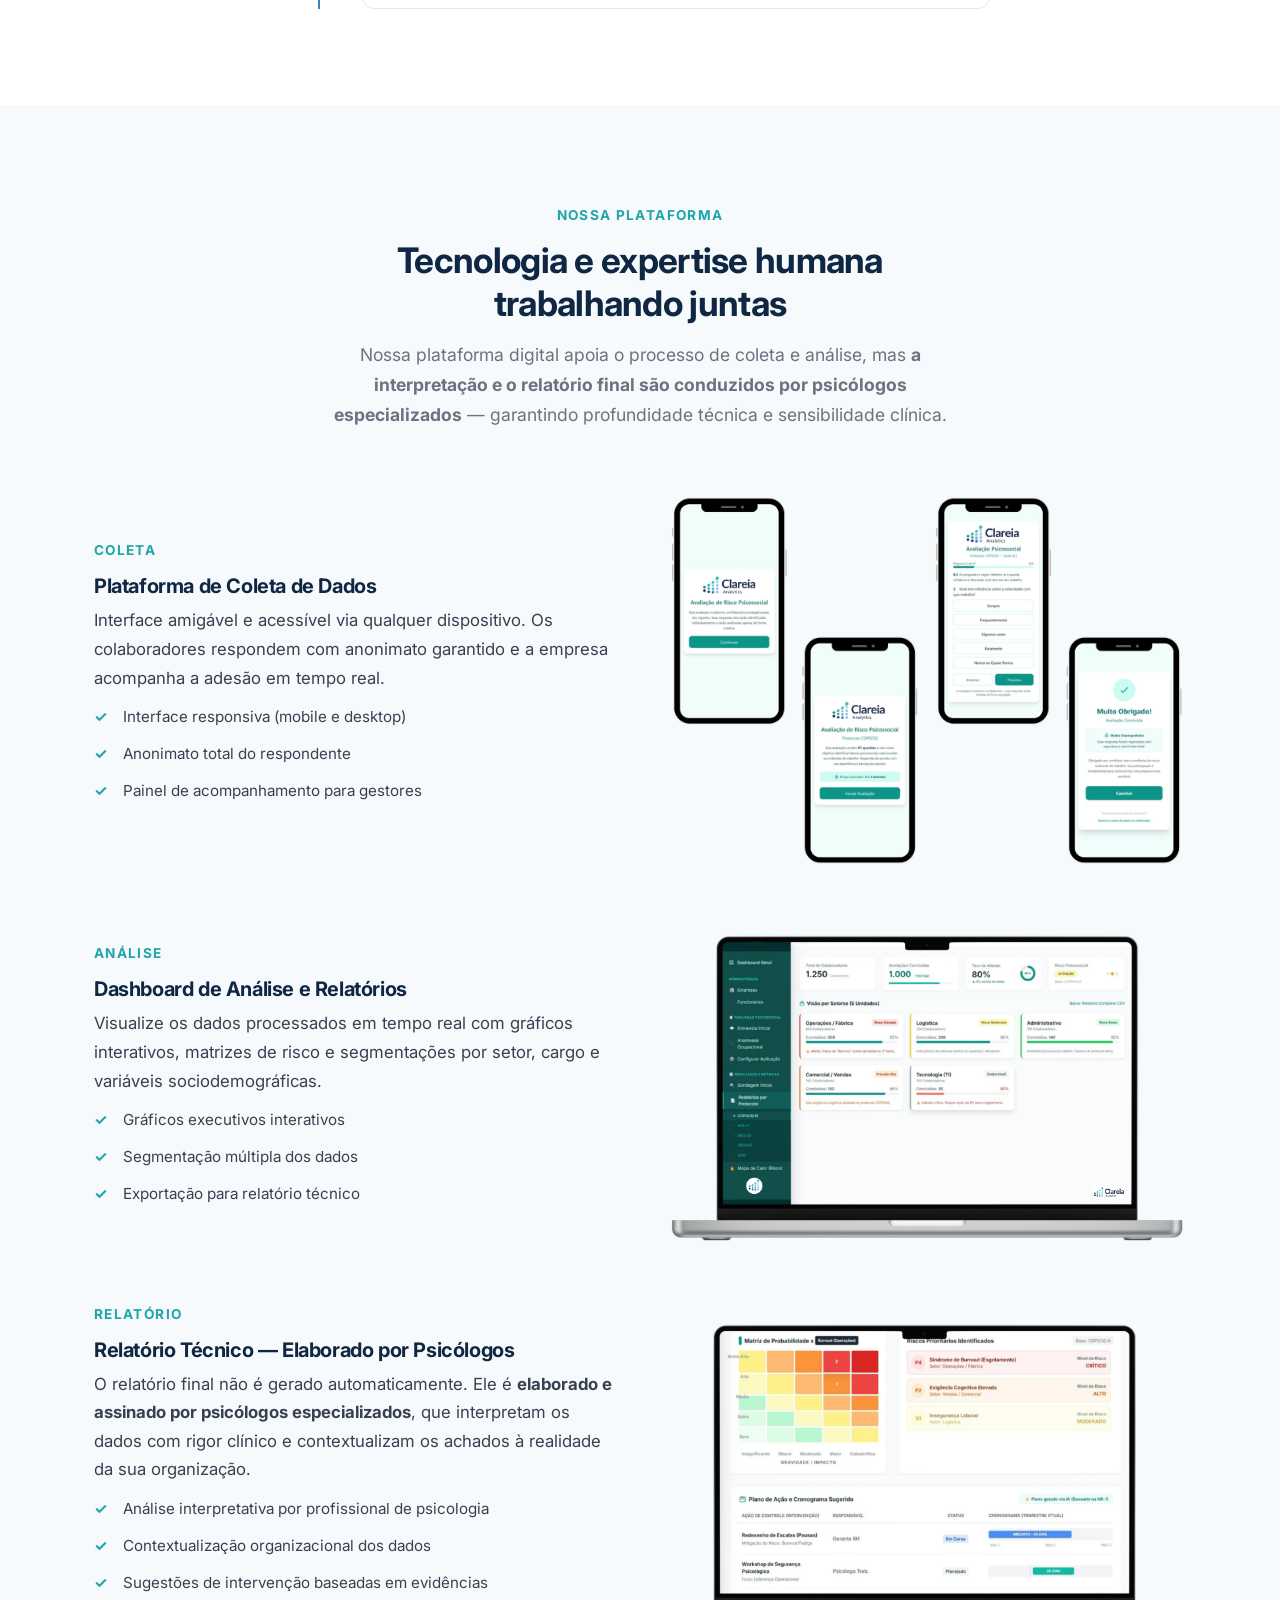
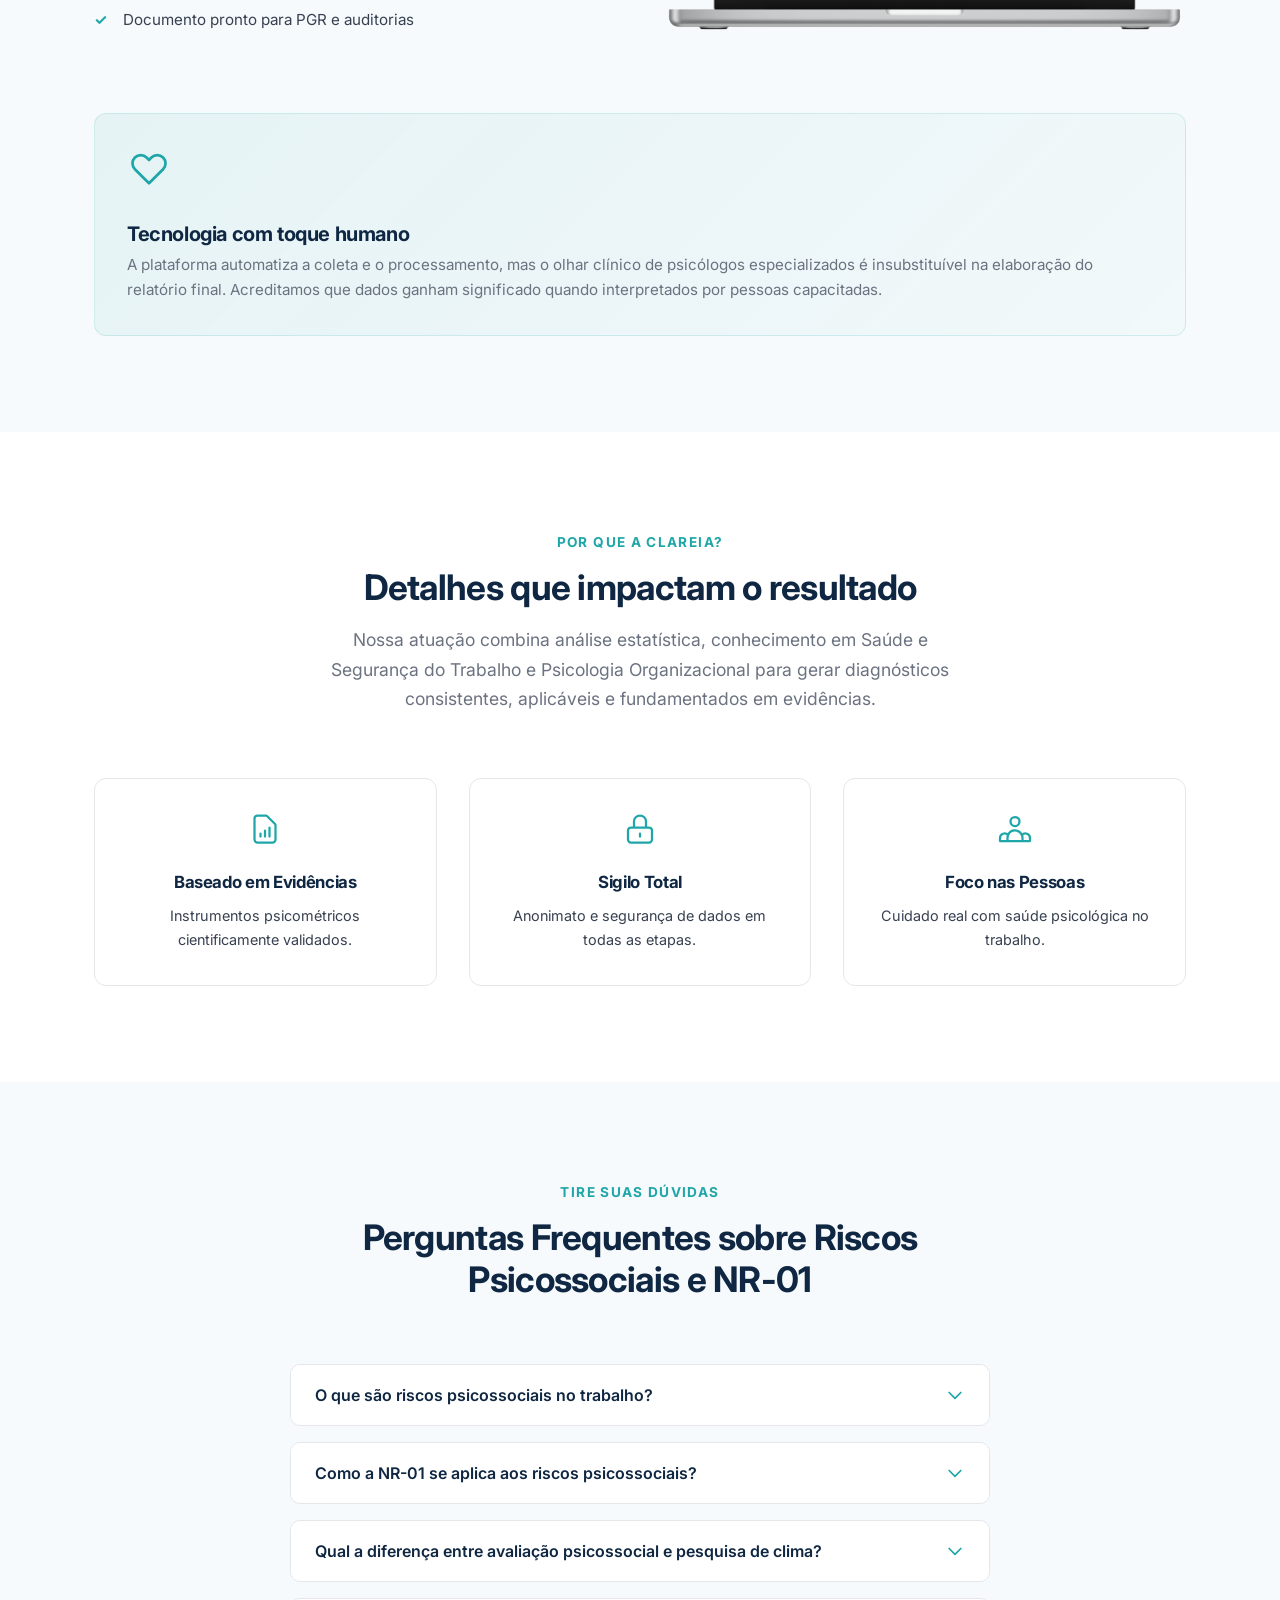
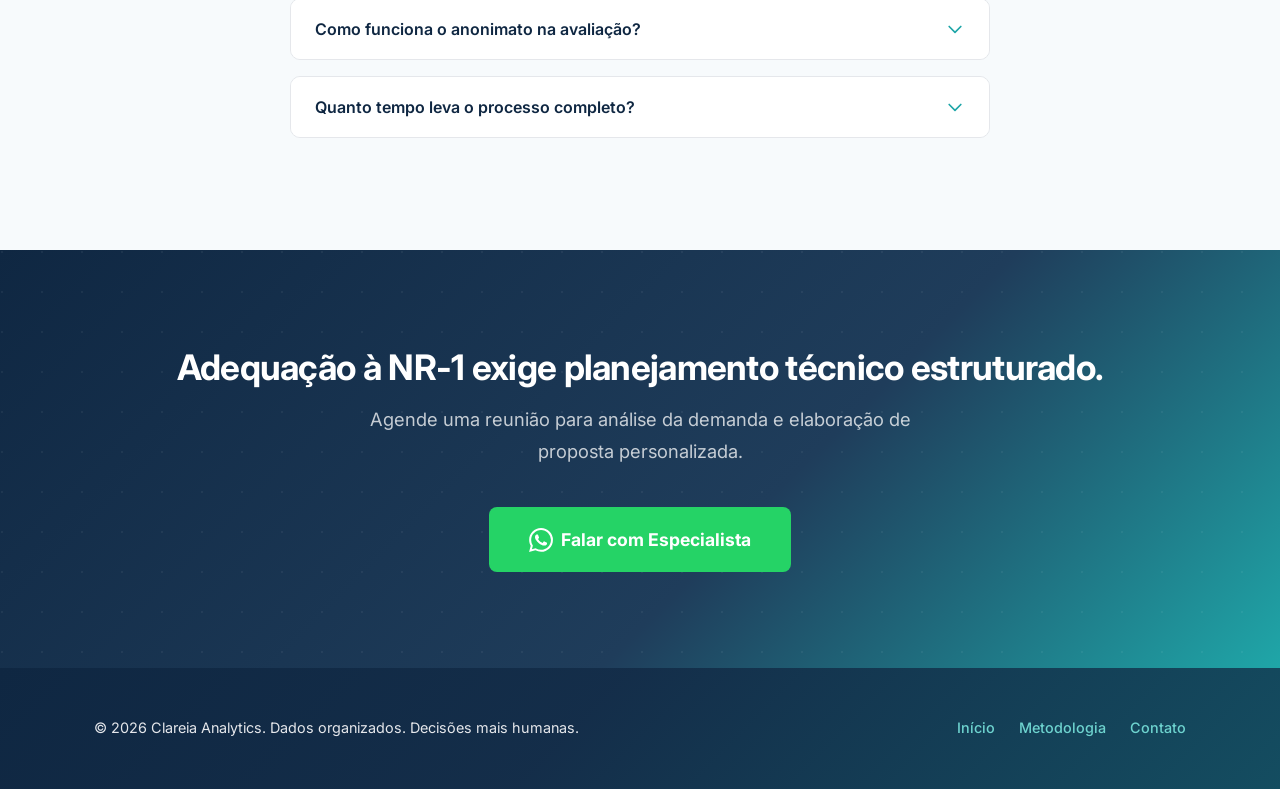
==== commit b12f70a6: "sitemap.xml and robots.txt" ====
--- a/avaliacao-riscos-psicossociais-nr01/index.html
+++ b/avaliacao-riscos-psicossociais-nr01/index.html
@@ -7,7 +7,6 @@
   <meta name="color-scheme" content="light only">
   <meta name="theme-color" content="#0F2742">
 
-  <!-- SEO Primary -->
   <title>Avaliação de Riscos Psicossociais NR-01 | Clareia Analytics</title>
   <meta name="description"
     content="Avaliação técnica de riscos psicossociais no trabalho conforme NR-01. Metodologia baseada em dados para conformidade do PGR, saúde psicológica e gestão de riscos psicossociais ocupacionais.">
@@ -17,23 +16,28 @@
   <meta name="robots" content="index, follow">
   <link rel="canonical" href="https://clareiaanalytics.com.br/avaliacao-riscos-psicossociais-nr01/">
 
-  <!-- Open Graph -->
   <meta property="og:type" content="website">
   <meta property="og:title" content="Avaliação de Riscos Psicossociais NR-01 | Clareia Analytics">
   <meta property="og:description"
     content="Avaliação técnica de riscos psicossociais conforme NR-01. Metodologia baseada em dados, relatórios para PGR e conformidade legal.">
   <meta property="og:url" content="https://clareiaanalytics.com.br/avaliacao-riscos-psicossociais-nr01/">
   <meta property="og:site_name" content="Clareia Analytics">
+  <meta property="og:image" content="https://www.clareiaanalytics.com.br/assets/images/logo2.png" />
+  <meta property="og:image:width" content="1200" />
+  <meta property="og:image:height" content="630" />
   <meta property="og:locale" content="pt_BR">
-
-  <!-- Fonts — Inter (brandbook primary) -->
+  <link rel="icon" type="image/png" href="/my-favicon/favicon-96x96.png" sizes="96x96" />
+  <link rel="icon" type="image/svg+xml" href="/my-favicon/favicon.svg" />
+  <link rel="shortcut icon" href="/my-favicon/favicon.ico" />
+  <link rel="apple-touch-icon" sizes="180x180" href="/my-favicon/apple-touch-icon.png" />
+  <link rel="manifest" href="/my-favicon/site.webmanifest" />
+
   <link rel="preconnect" href="https://fonts.googleapis.com">
   <link rel="preconnect" href="https://fonts.gstatic.com" crossorigin>
   <link href="https://fonts.googleapis.com/css2?family=Inter:wght@400;500;600;700;800&display=swap" rel="stylesheet">
 
   <link rel="stylesheet" href="../css/style.css">
 
-  <!-- Structured Data -->
   <script type="application/ld+json">
   {
     "@context": "https://schema.org",
@@ -67,7 +71,8 @@
           <a href="#diferenciais">Diferenciais</a>
           <a href="#faq">FAQ</a>
         </div>
-        <a href="#cta-final" class="btn-outline-dark nav-cta" style="font-size: 0.9rem; padding: 0.5rem 1.2rem;">Fale
+        <a href="https://wa.me/5512920046414" target="_blank" rel="noopener" class="btn-outline-dark nav-cta"
+          style="font-size: 0.9rem; padding: 0.5rem 1.2rem;">Fale
           Conosco</a>
         <button class="hamburger" id="hamburger-btn" aria-label="Abrir menu" aria-expanded="false">
           <span></span>
@@ -104,7 +109,7 @@
             alinhamento à NR-1 e integração consistente ao PGR.</p>
 
           <div class="hero-actions">
-            <a href="https://wa.me/5511999999999" target="_blank" rel="noopener" class="btn-primary" id="cta-hero"
+            <a href="https://wa.me/5512920046414" target="_blank" rel="noopener" class="btn-primary" id="cta-hero"
               style="background: #25D366; color: var(--white); border: none;">
               <svg width="24" height="24" fill="currentColor" viewBox="0 0 24 24">
                 <path
@@ -689,7 +694,7 @@
         <div class="footer-links">
           <a href="/">Início</a>
           <a href="#metodologia">Metodologia</a>
-          <a href="#cta-final">Contato</a>
+          <a href="#hero">Contato</a>
         </div>
       </div>
     </div>
--- a/css/style.css
+++ b/css/style.css
@@ -826,6 +826,39 @@
   font-weight: bold;
 }
 
+/* ============ Image Banner ============ */
+.image-banner {
+  position: relative;
+  width: 100%;
+  height: 320px;
+  overflow: hidden;
+}
+
+.image-banner img {
+  width: 100%;
+  height: 100%;
+  object-fit: cover;
+  object-position: center 30%;
+  display: block;
+}
+
+.image-banner-overlay {
+  position: absolute;
+  inset: 0;
+  background: linear-gradient(to bottom,
+      var(--white) 0%,
+      transparent 15%,
+      transparent 85%,
+      var(--off-white) 100%);
+  pointer-events: none;
+}
+
+@media (min-width: 768px) {
+  .image-banner {
+    height: 400px;
+  }
+}
+
 /* ============ CTA Section ============ */
 .cta-section {
   background: var(--gradient-cta);
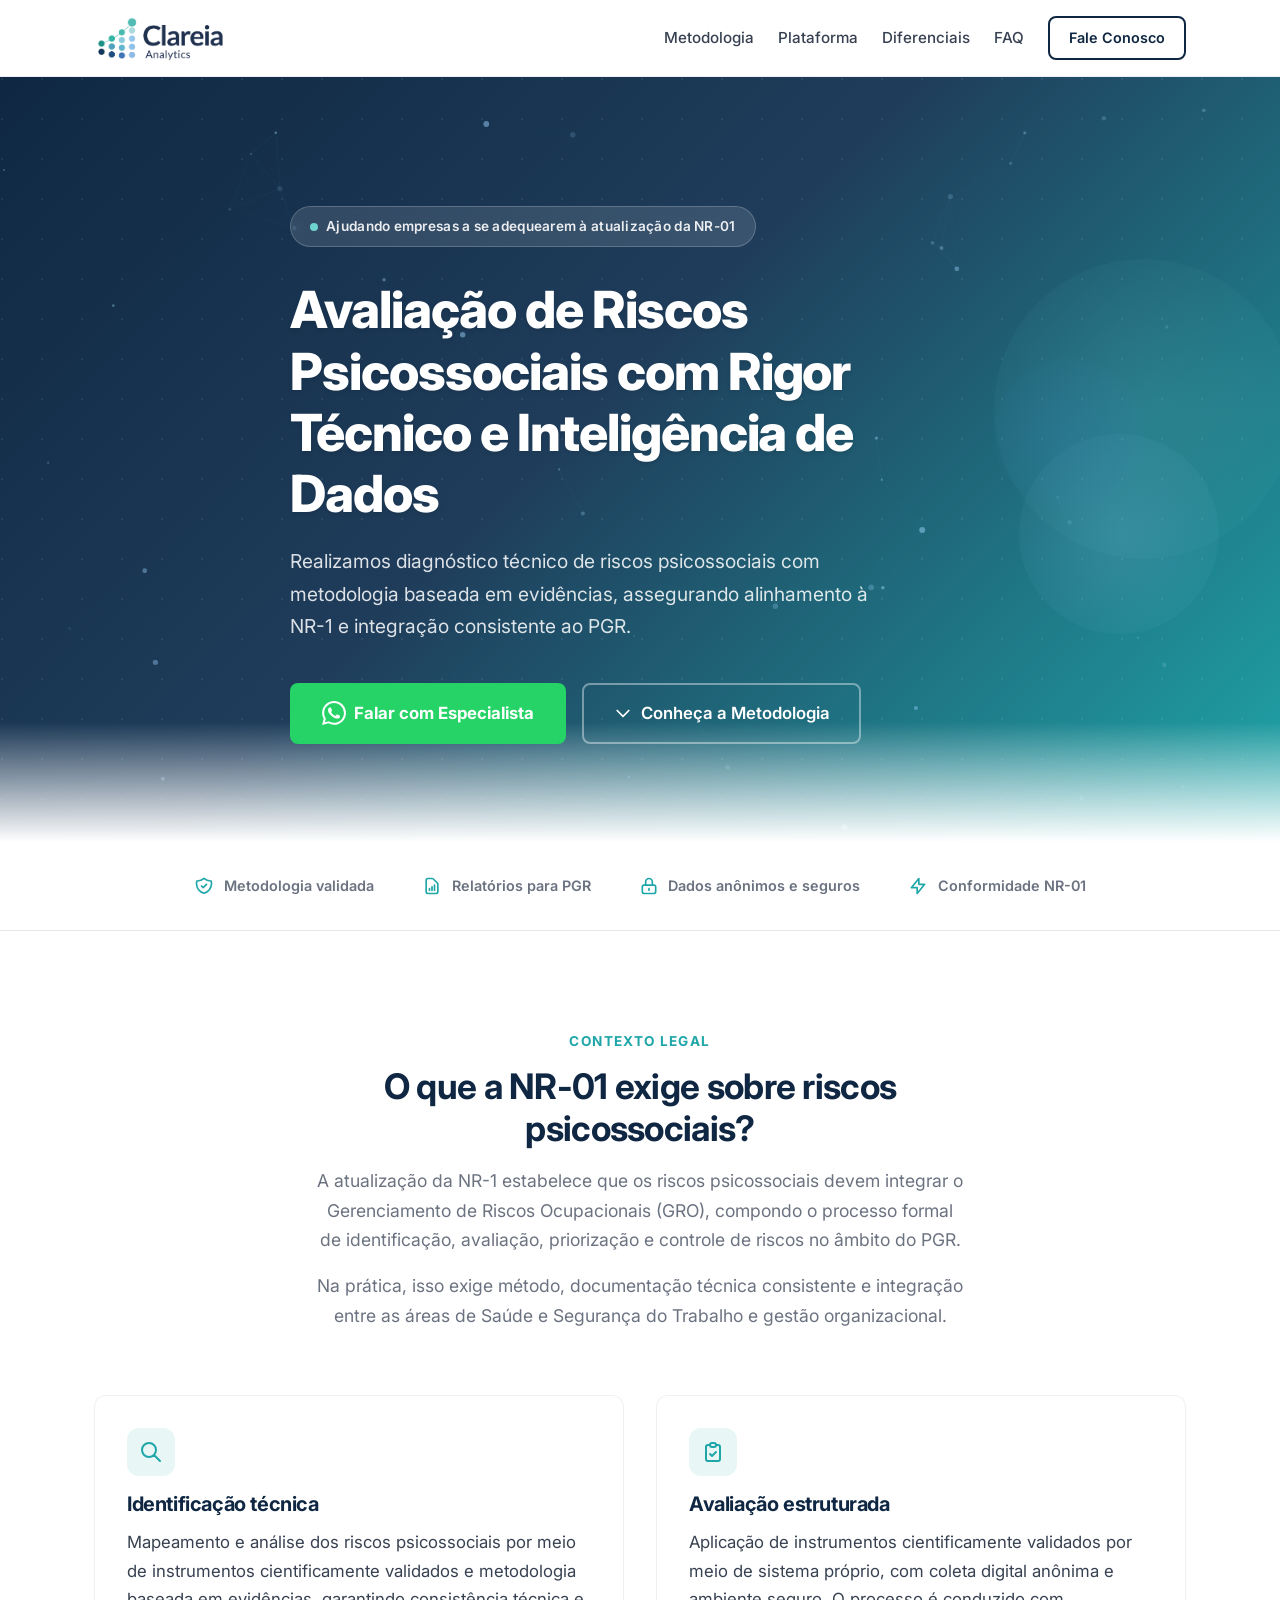
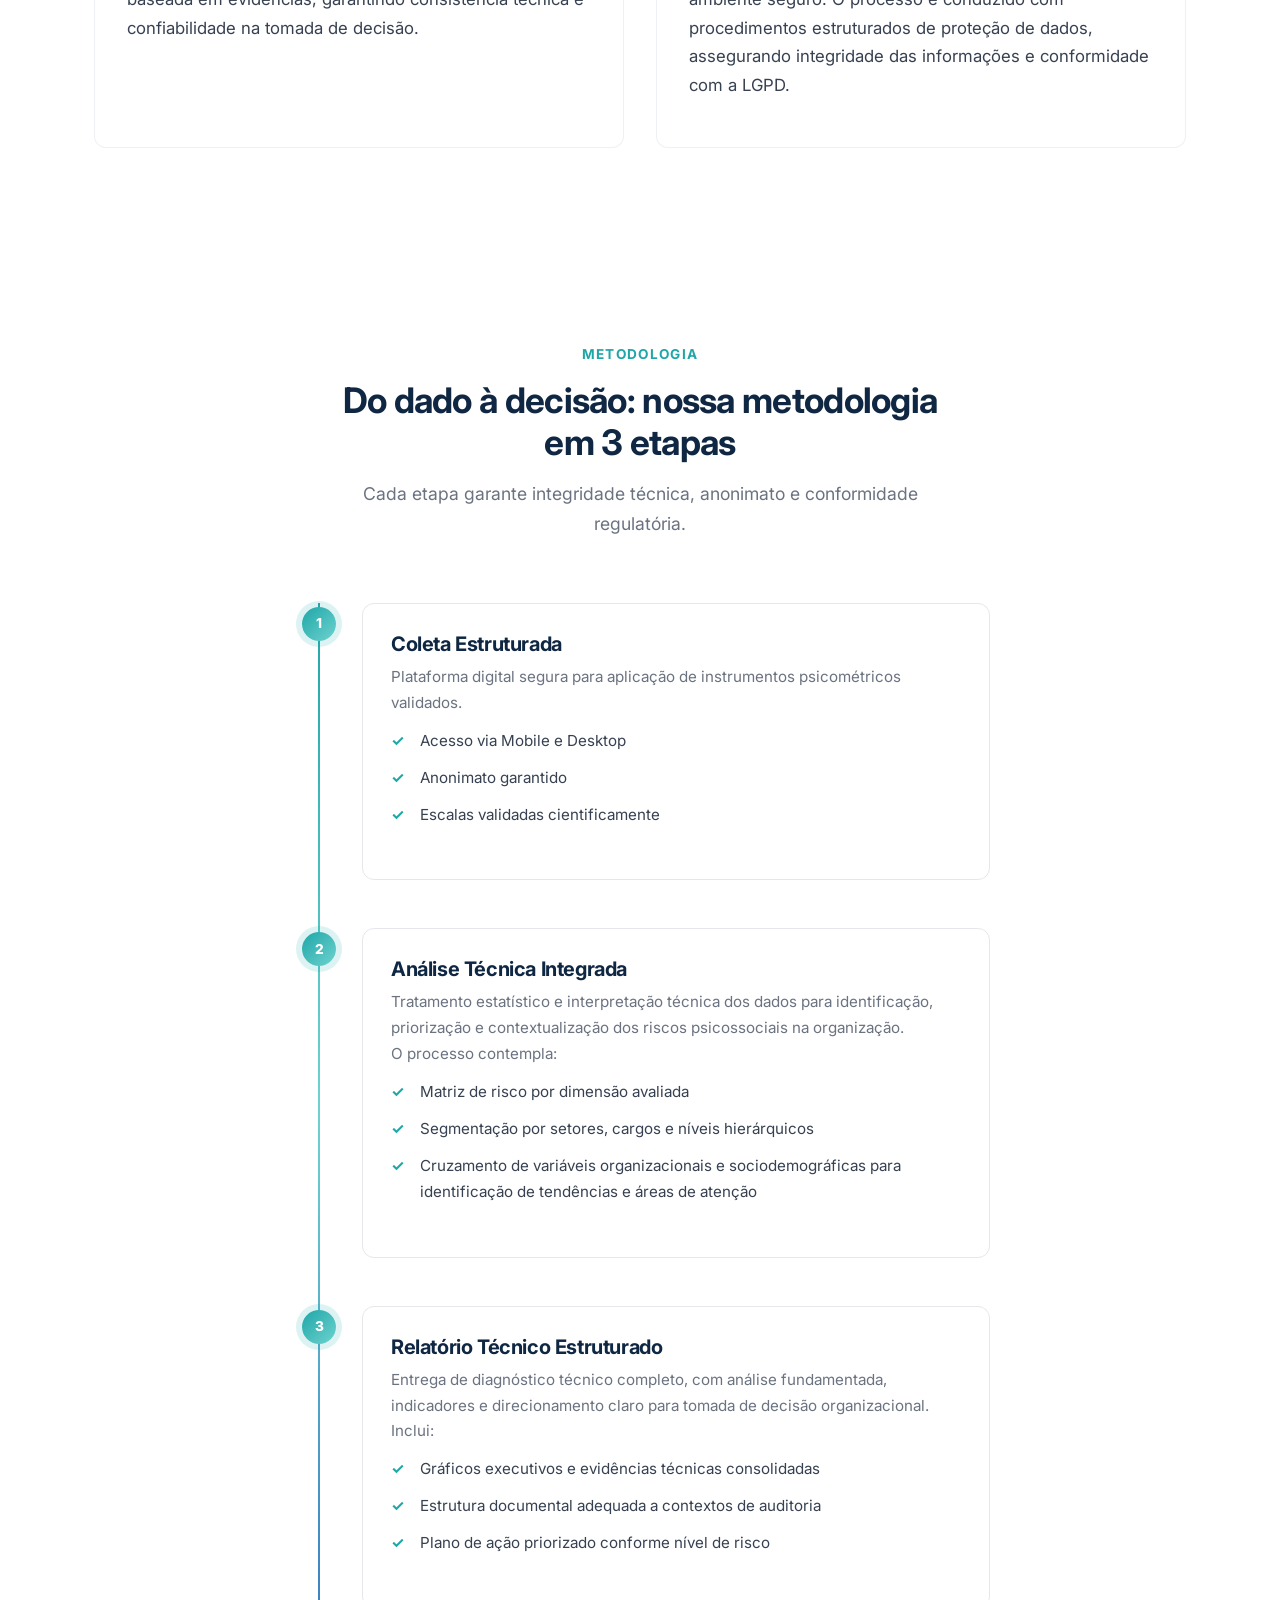
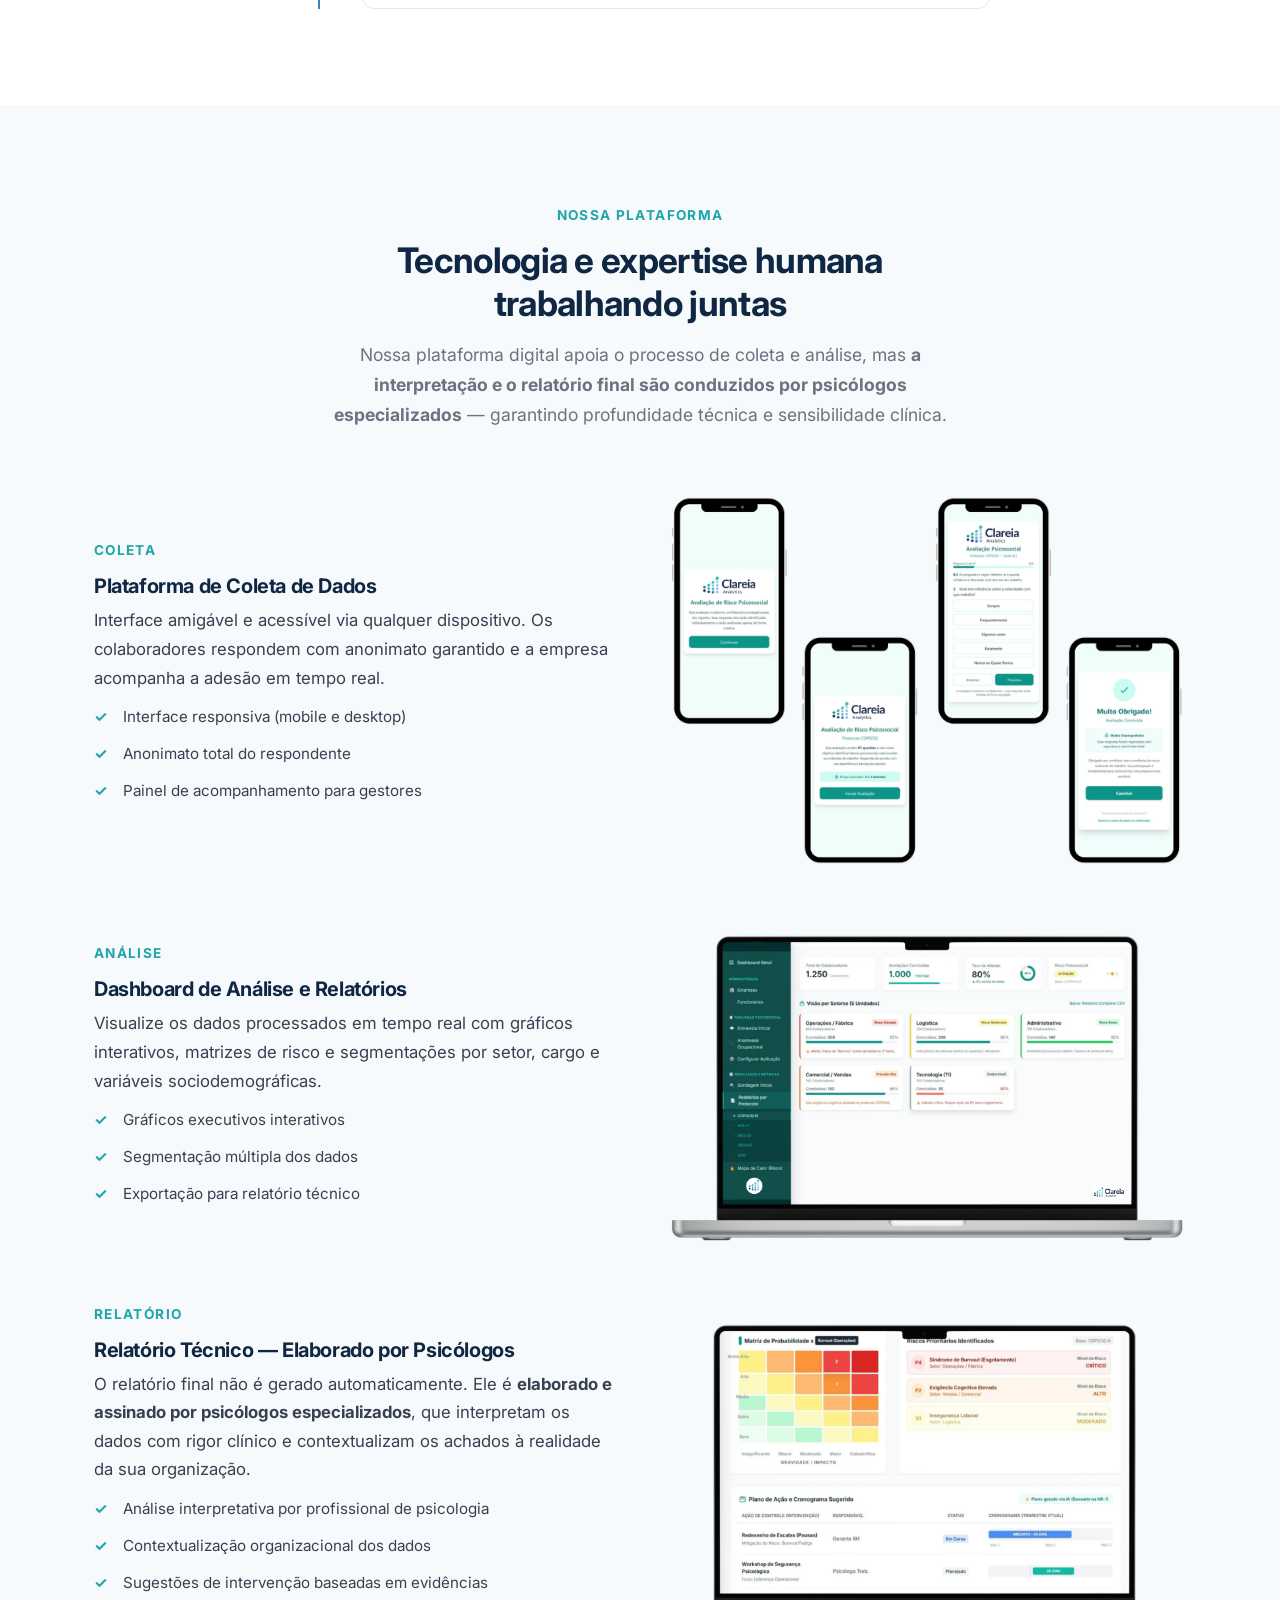
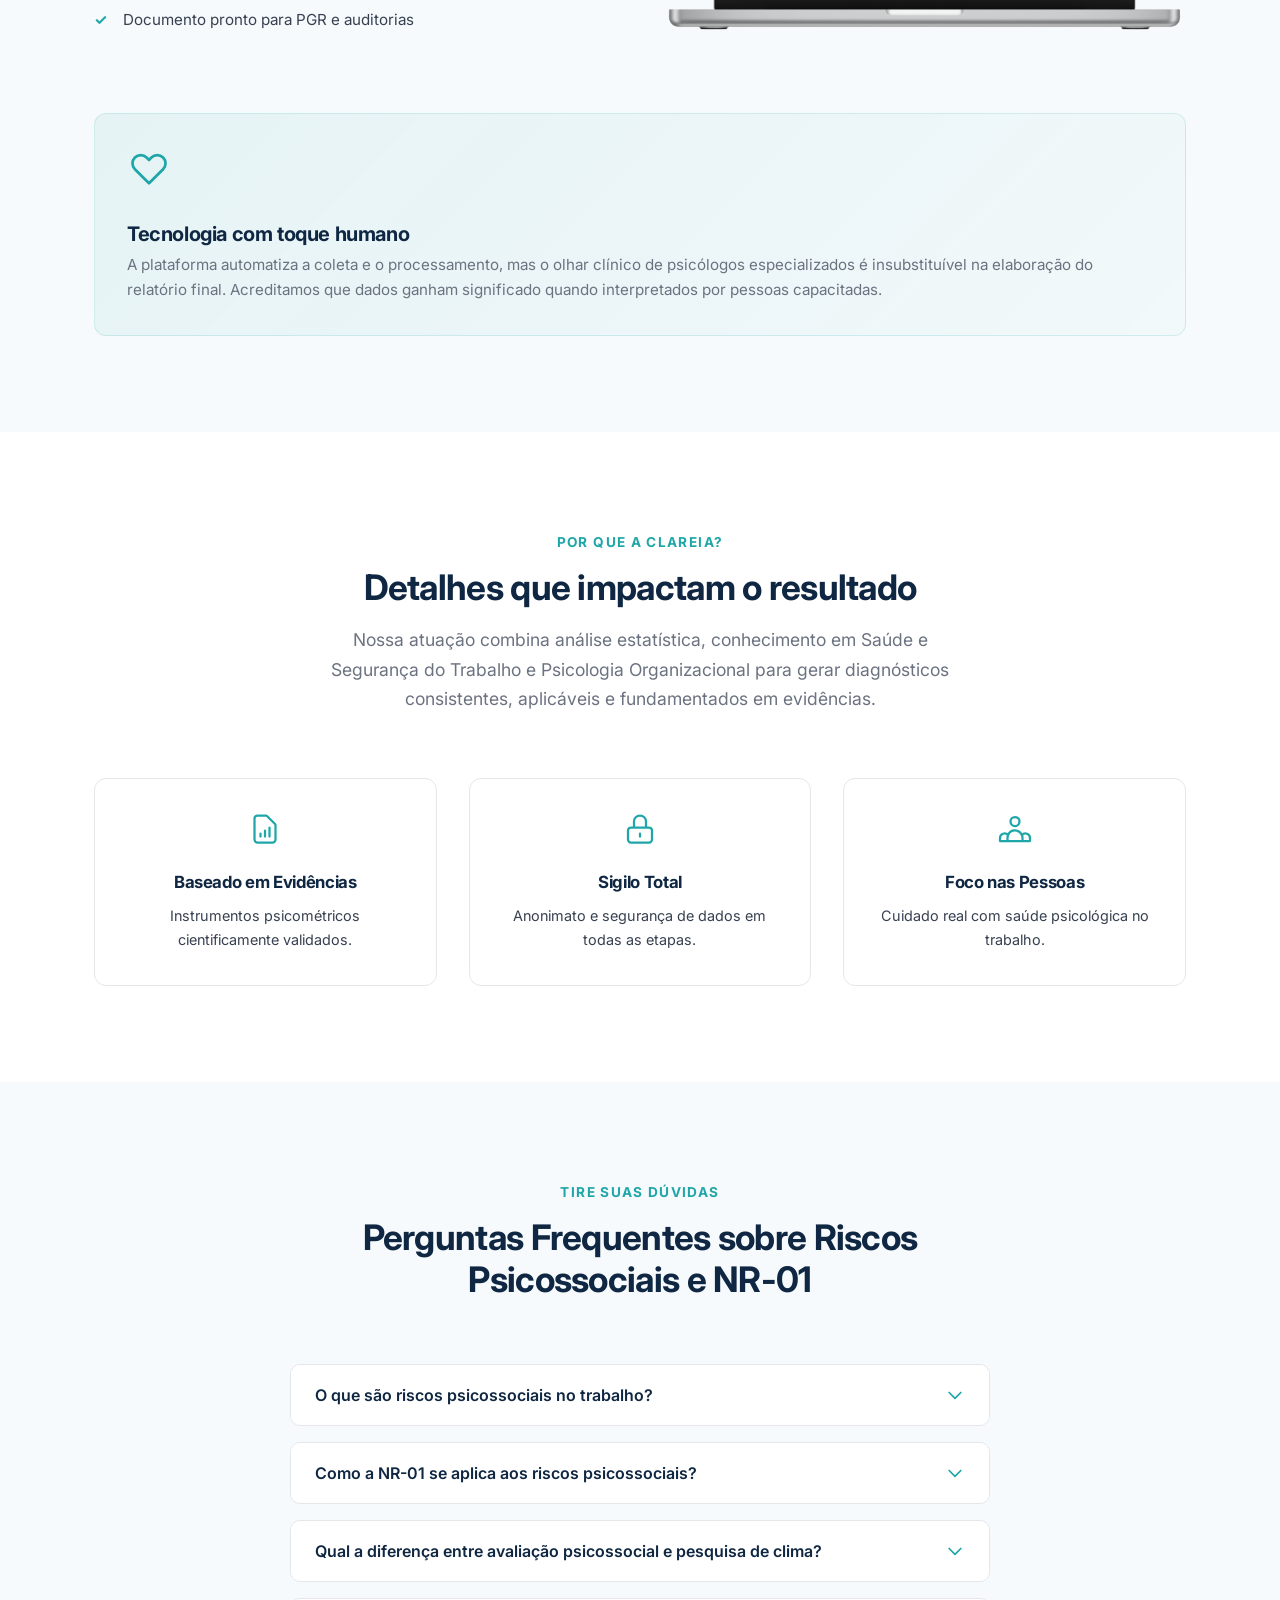
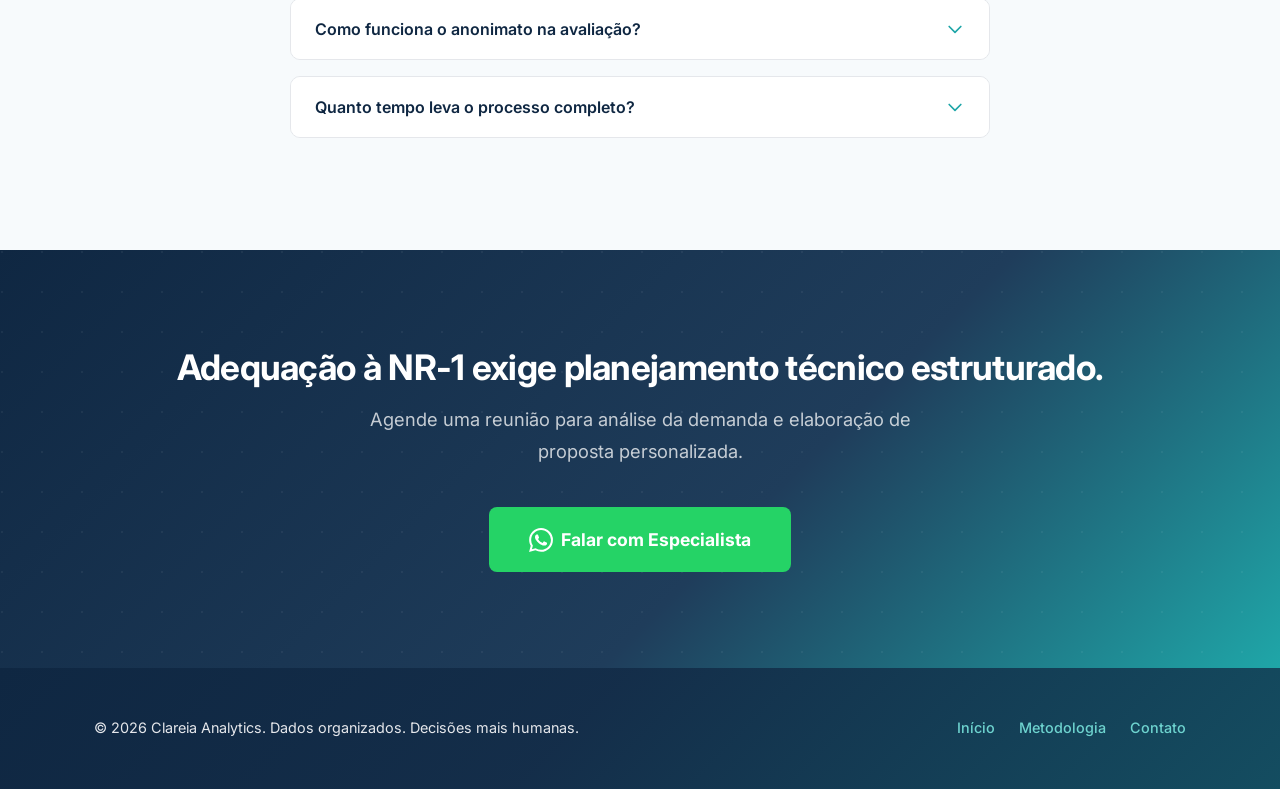
==== commit 84d9dcd2: "feat: add Google Tag Manager tracking and create landing page for NR-01 psychosocial risk assessment" ====
--- a/avaliacao-riscos-psicossociais-nr01/index.html
+++ b/avaliacao-riscos-psicossociais-nr01/index.html
@@ -2,6 +2,15 @@
 <html lang="pt-br">
 
 <head>
+  <!-- Google tag (gtag.js) -->
+  <script async src="https://www.googletagmanager.com/gtag/js?id=G-DQT6LHZF1H"></script>
+  <script>
+    window.dataLayer = window.dataLayer || [];
+    function gtag(){dataLayer.push(arguments);}
+    gtag('js', new Date());
+
+    gtag('config', 'G-DQT6LHZF1H');
+  </script>
   <meta charset="UTF-8">
   <meta name="viewport" content="width=device-width, initial-scale=1.0">
   <meta name="color-scheme" content="light only">
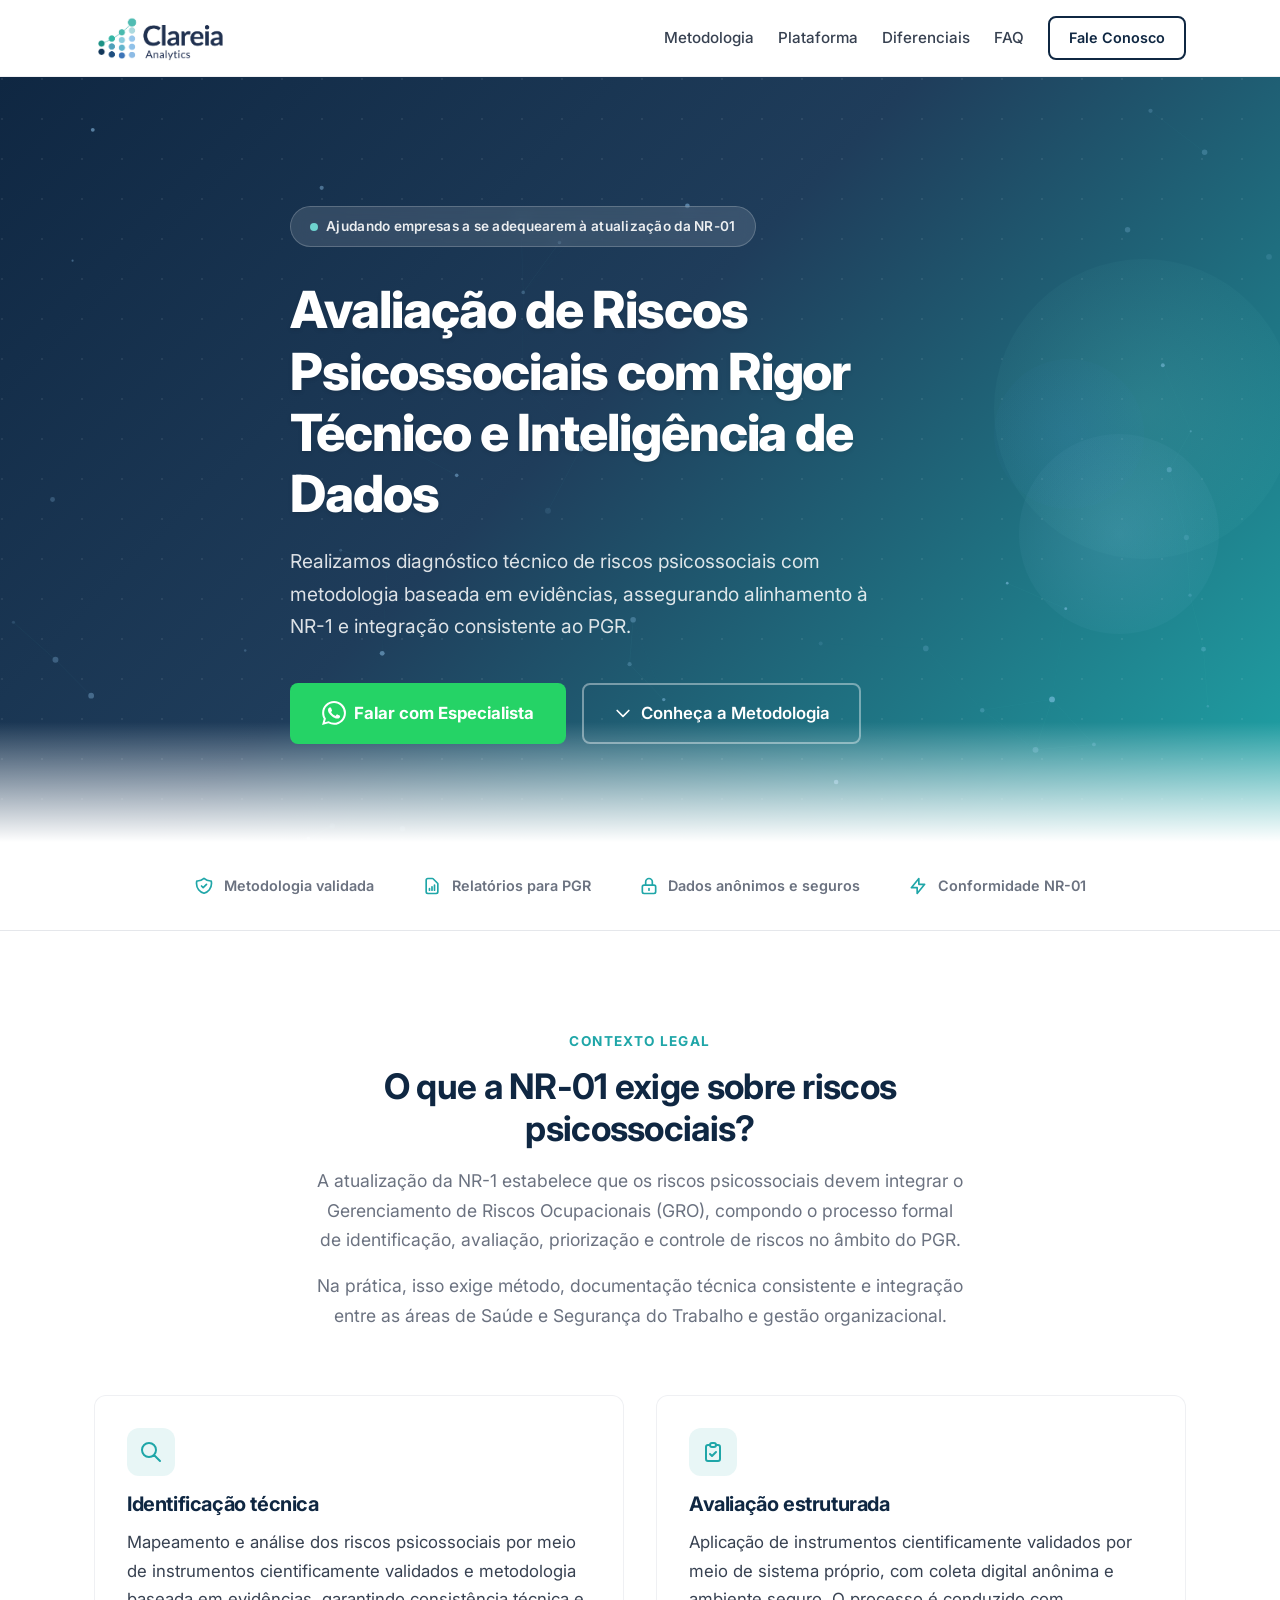
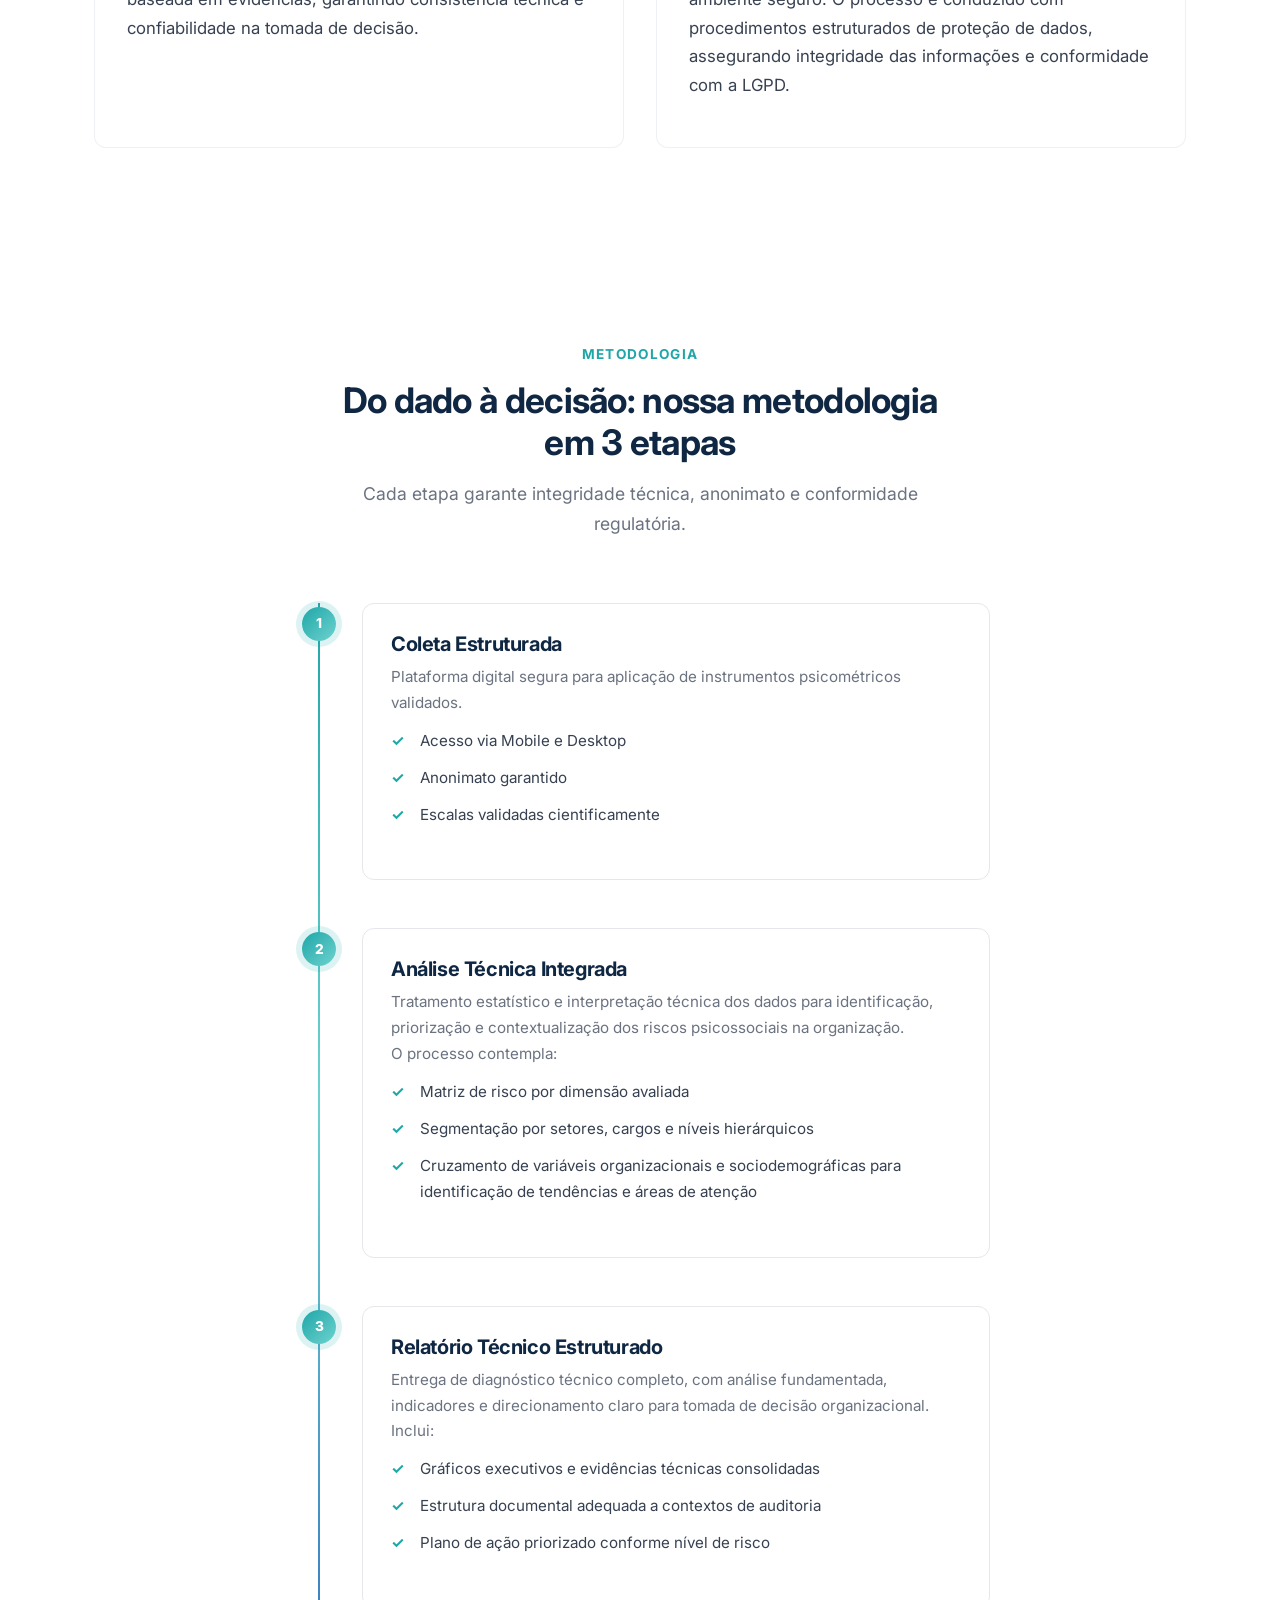
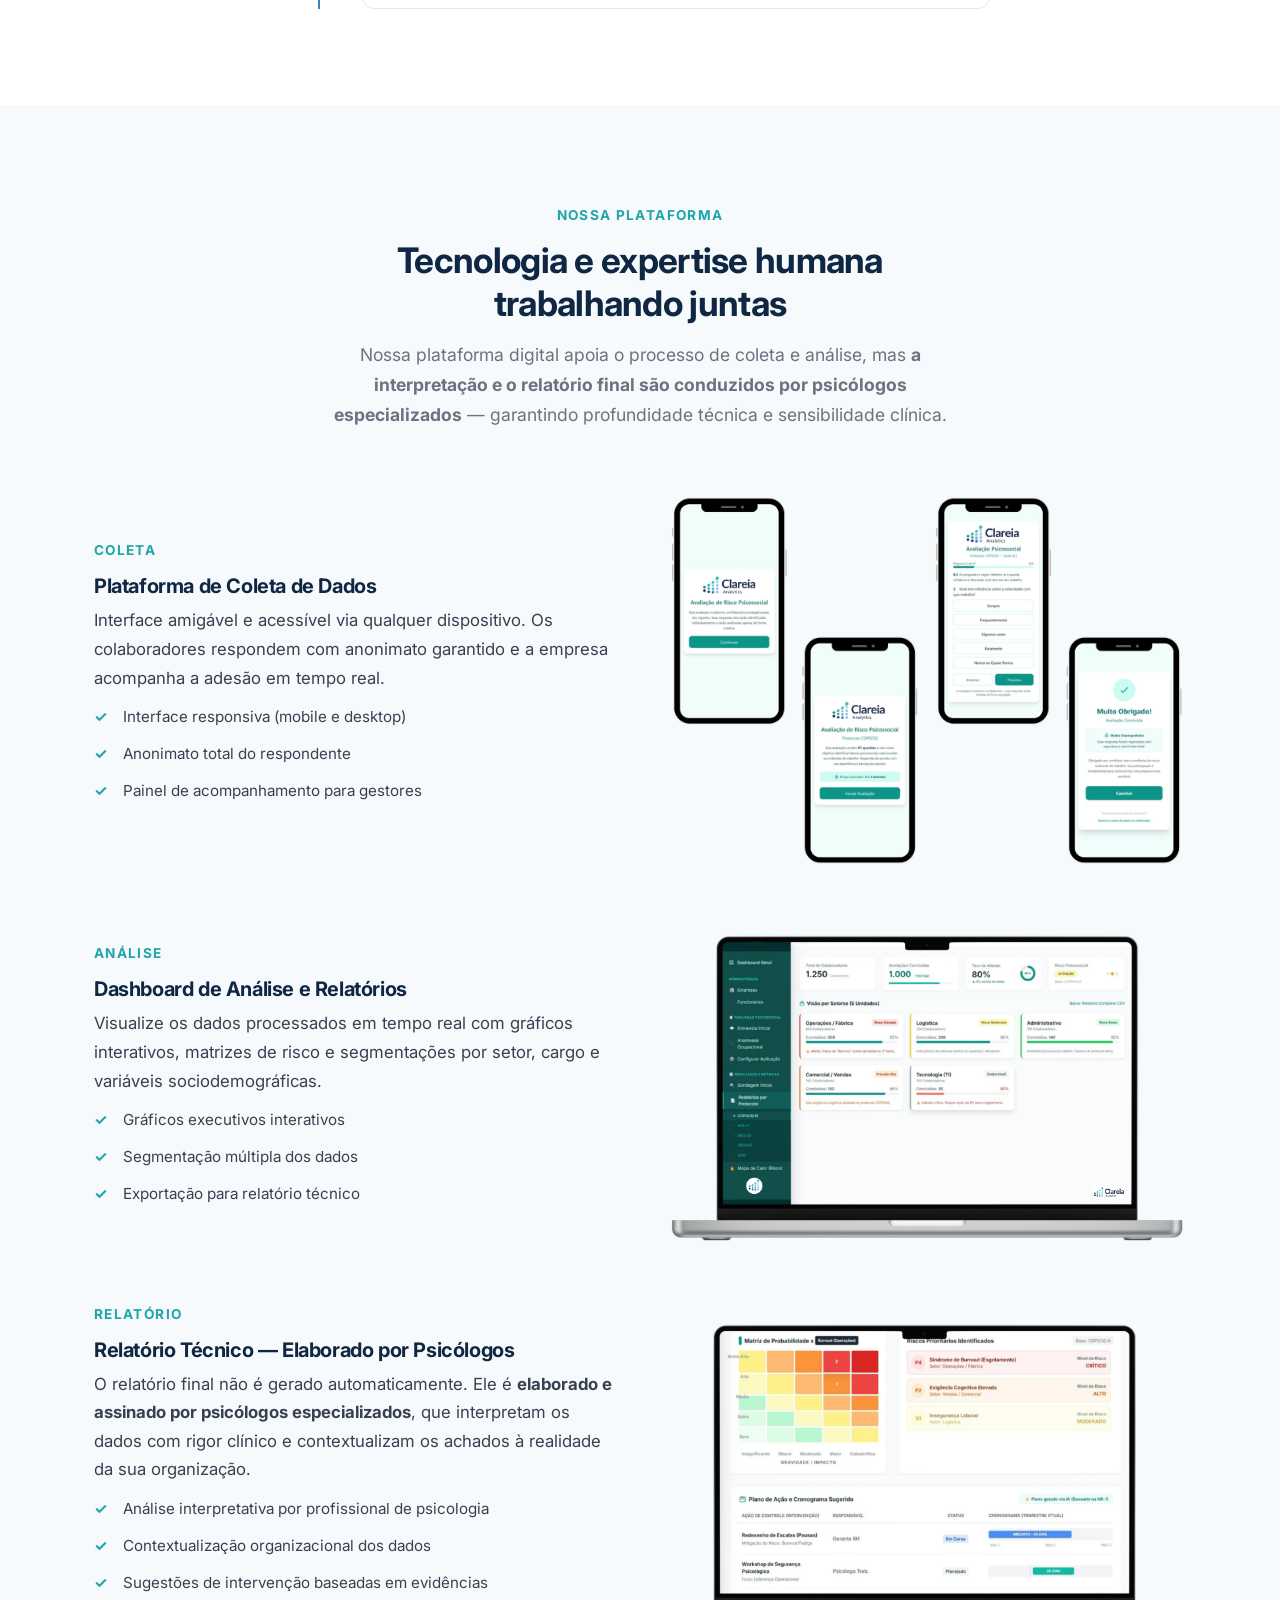
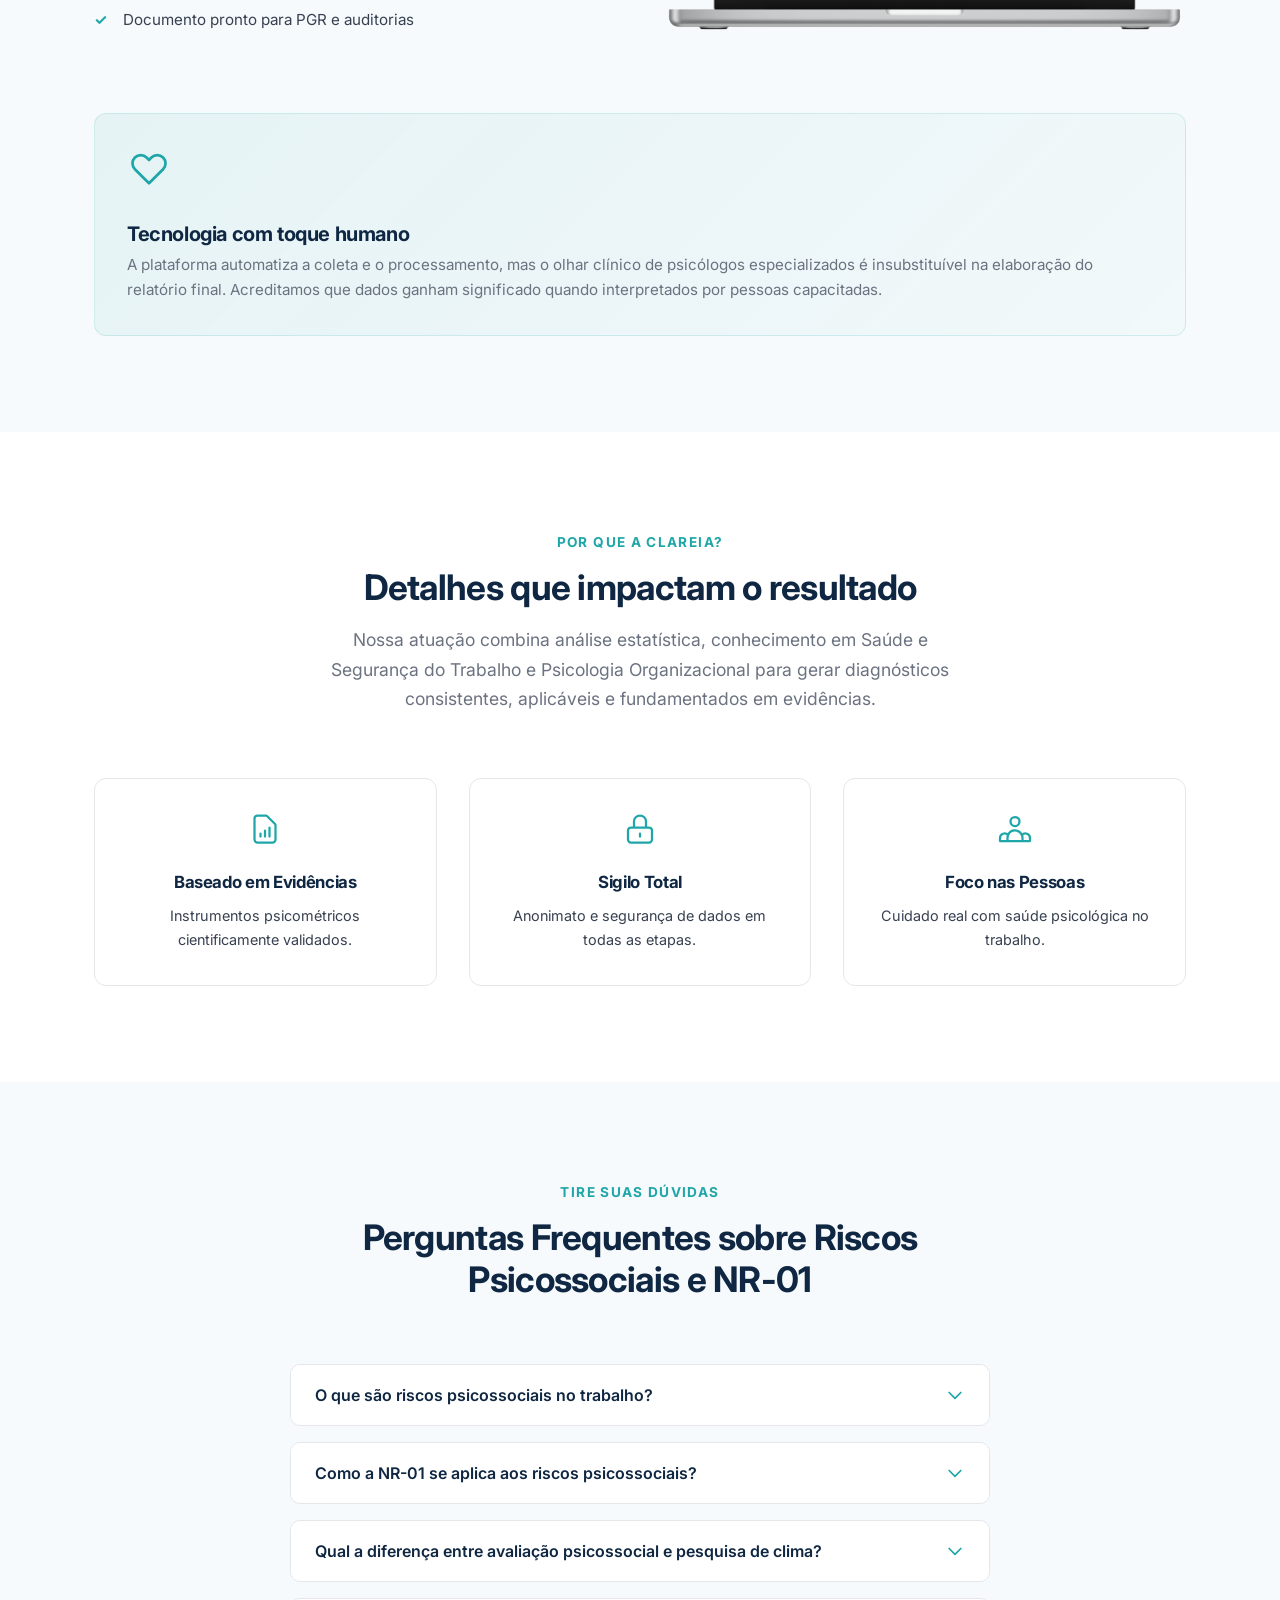
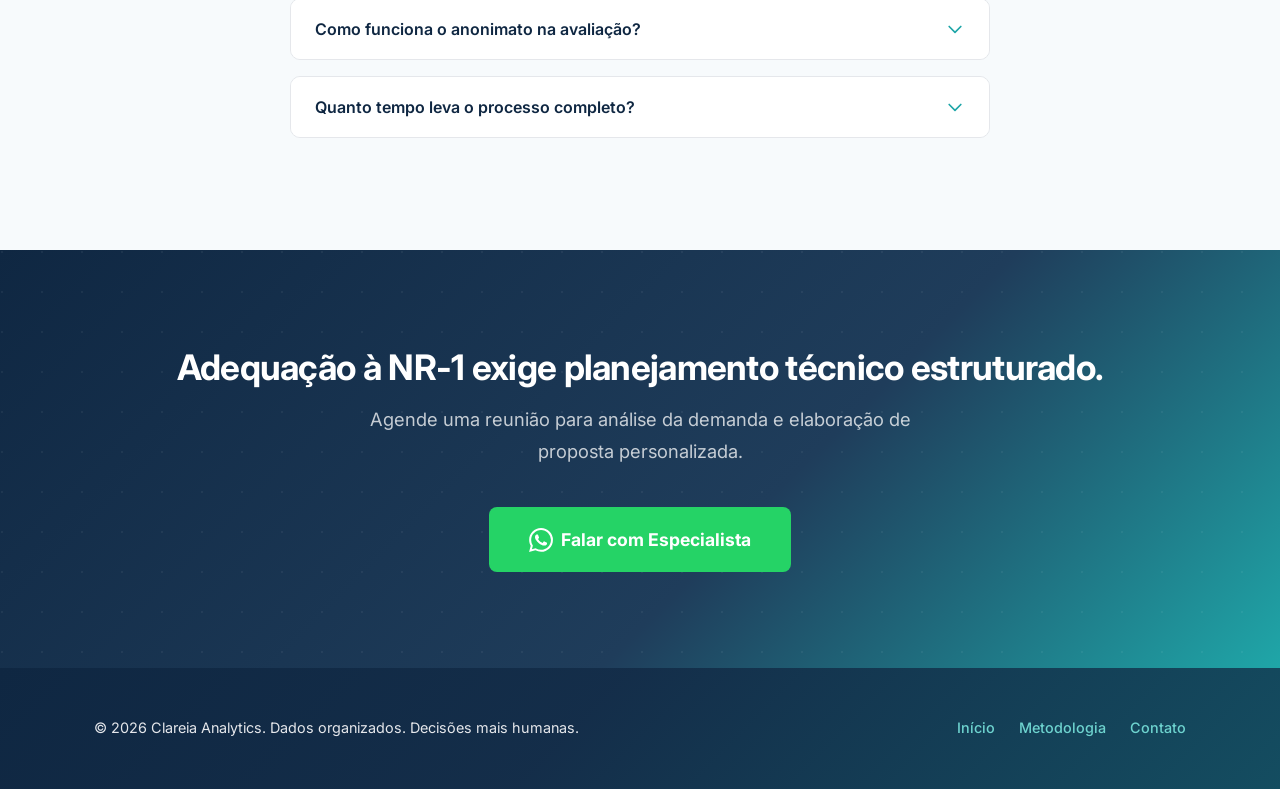
==== commit a4f0ccde: "feat: add landing page for NR-01 psychosocial risk assessment and update main index navigation" ====
--- a/avaliacao-riscos-psicossociais-nr01/index.html
+++ b/avaliacao-riscos-psicossociais-nr01/index.html
@@ -3,10 +3,10 @@
 
 <head>
   <!-- Google tag (gtag.js) -->
-  <script async src="https://www.googletagmanager.com/gtag/js?id=G-DQT6LHZF1H"></script>
+  <script async src="https://www.googletagmanager.com/gtag/js?id=G-W6Y4RJE9Z2"></script>
   <script>
     window.dataLayer = window.dataLayer || [];
-    function gtag(){dataLayer.push(arguments);}
+    function gtag() { dataLayer.push(arguments); }
     gtag('js', new Date());
 
     gtag('config', 'G-DQT6LHZF1H');
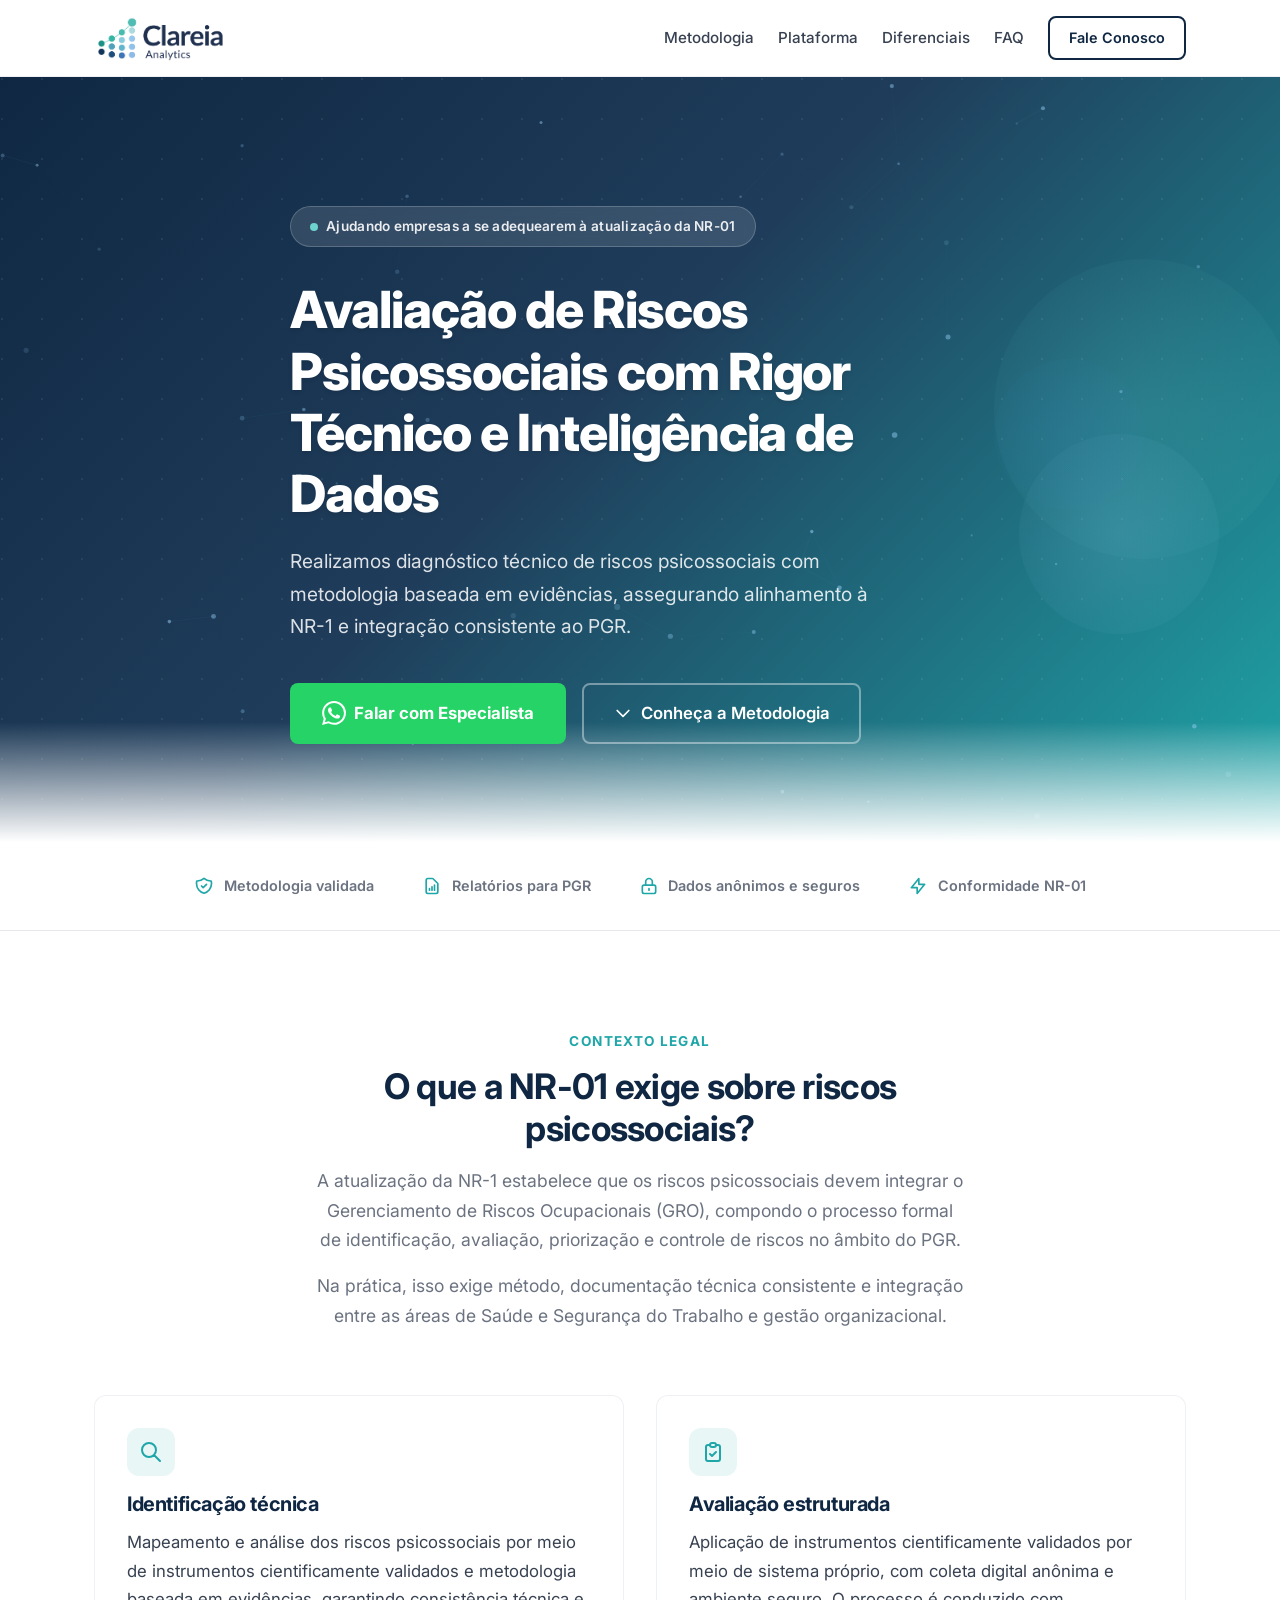
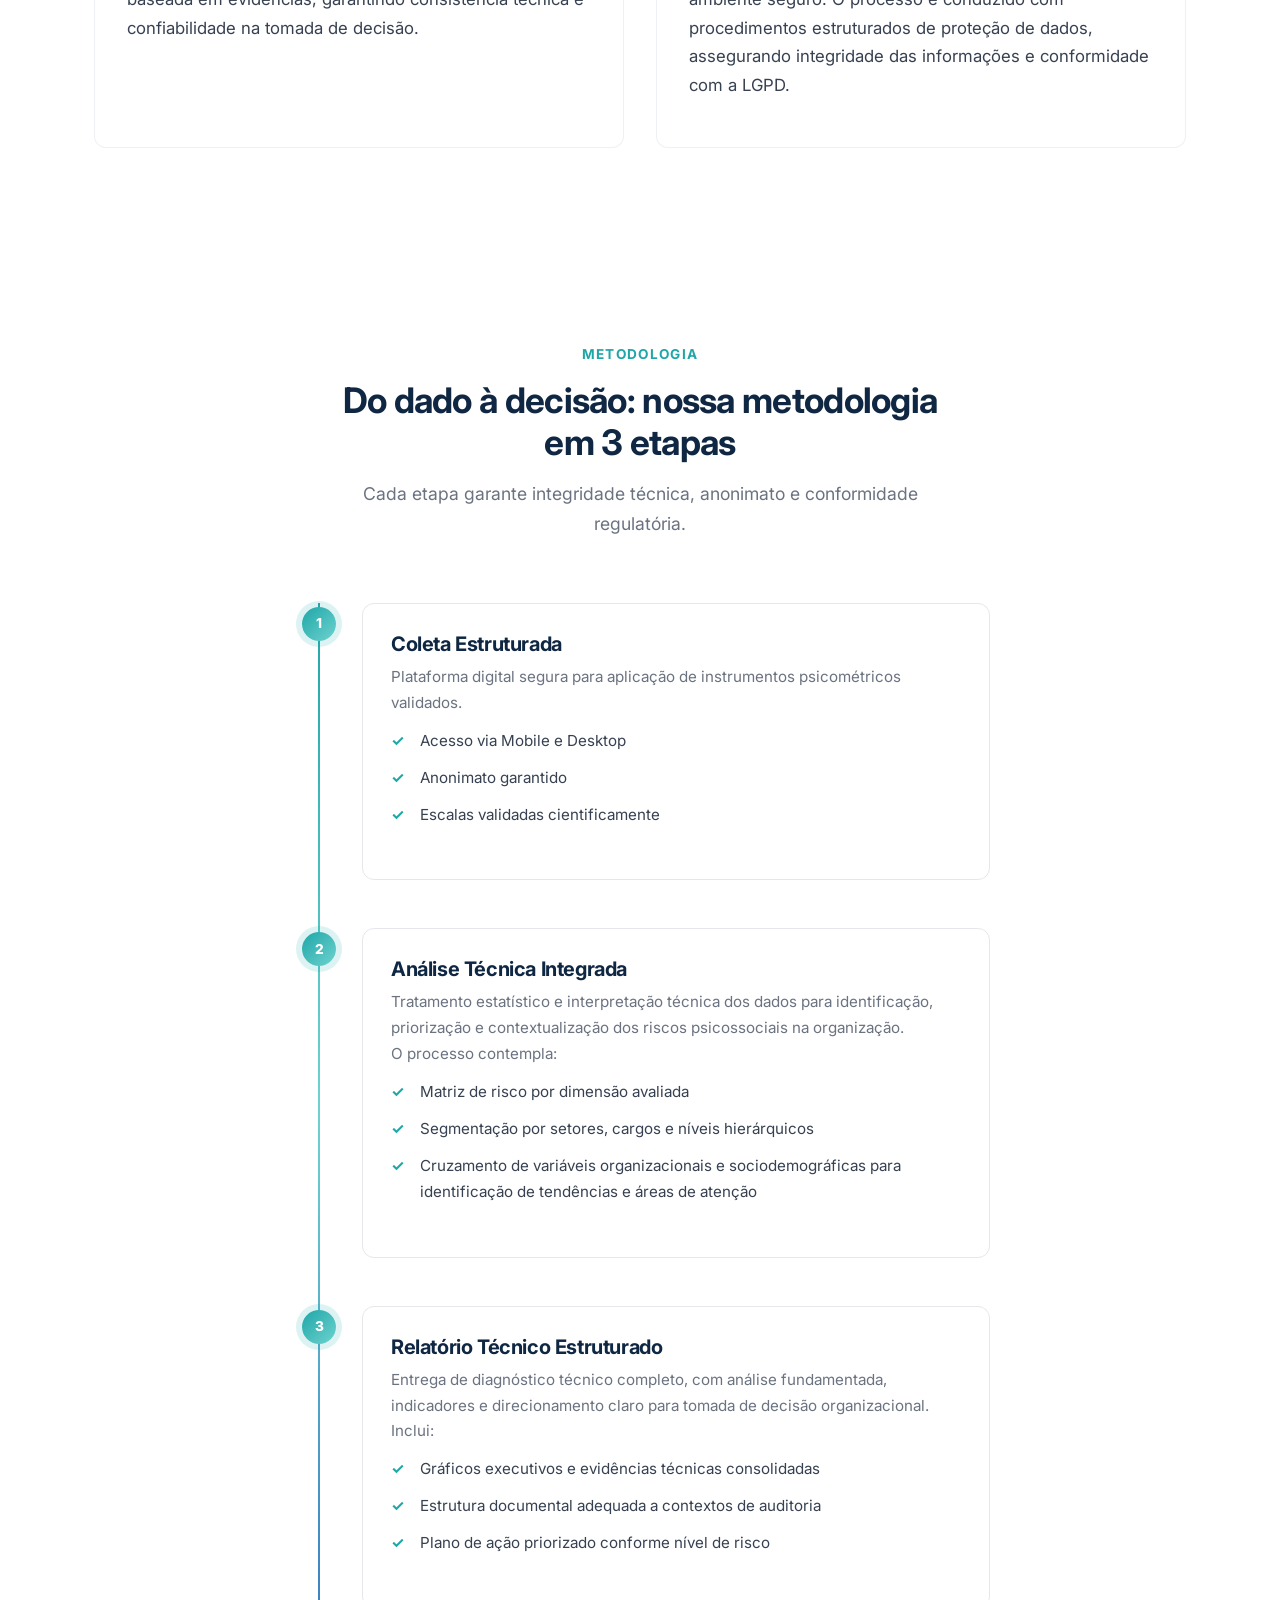
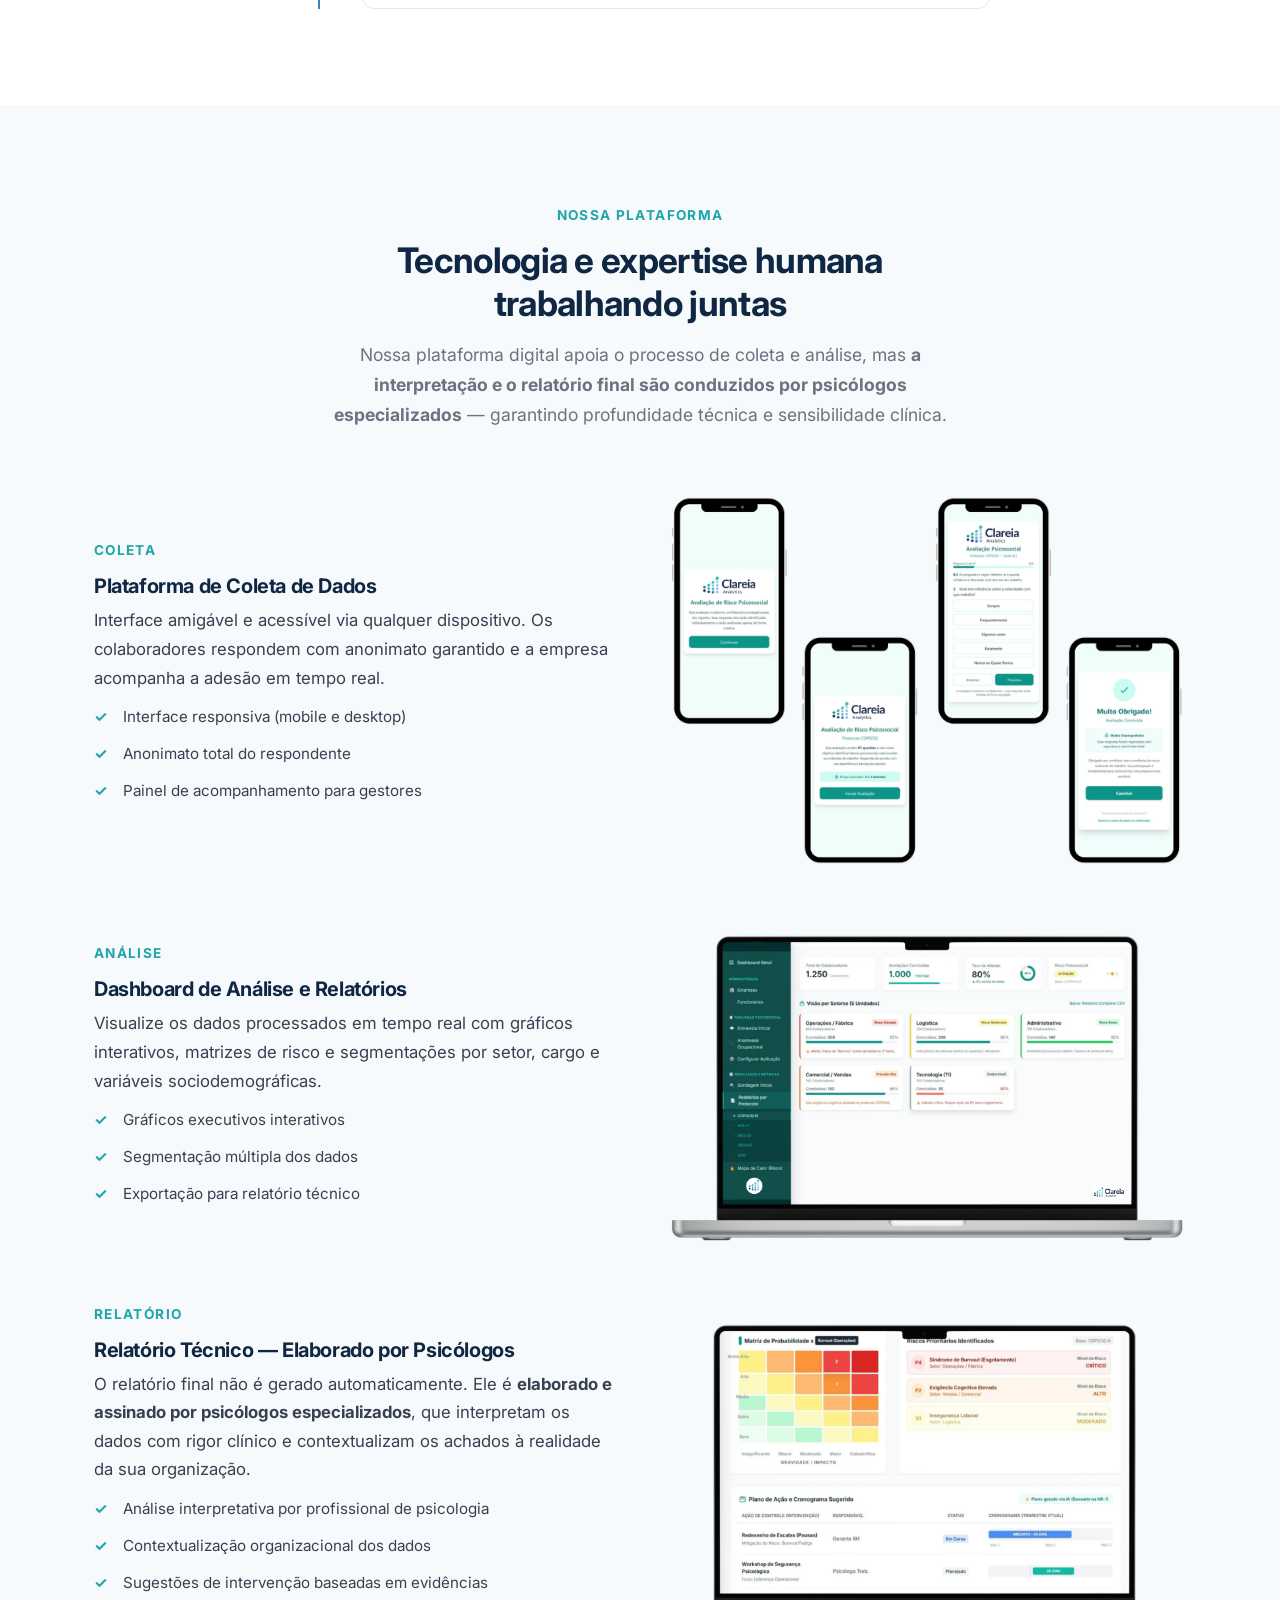
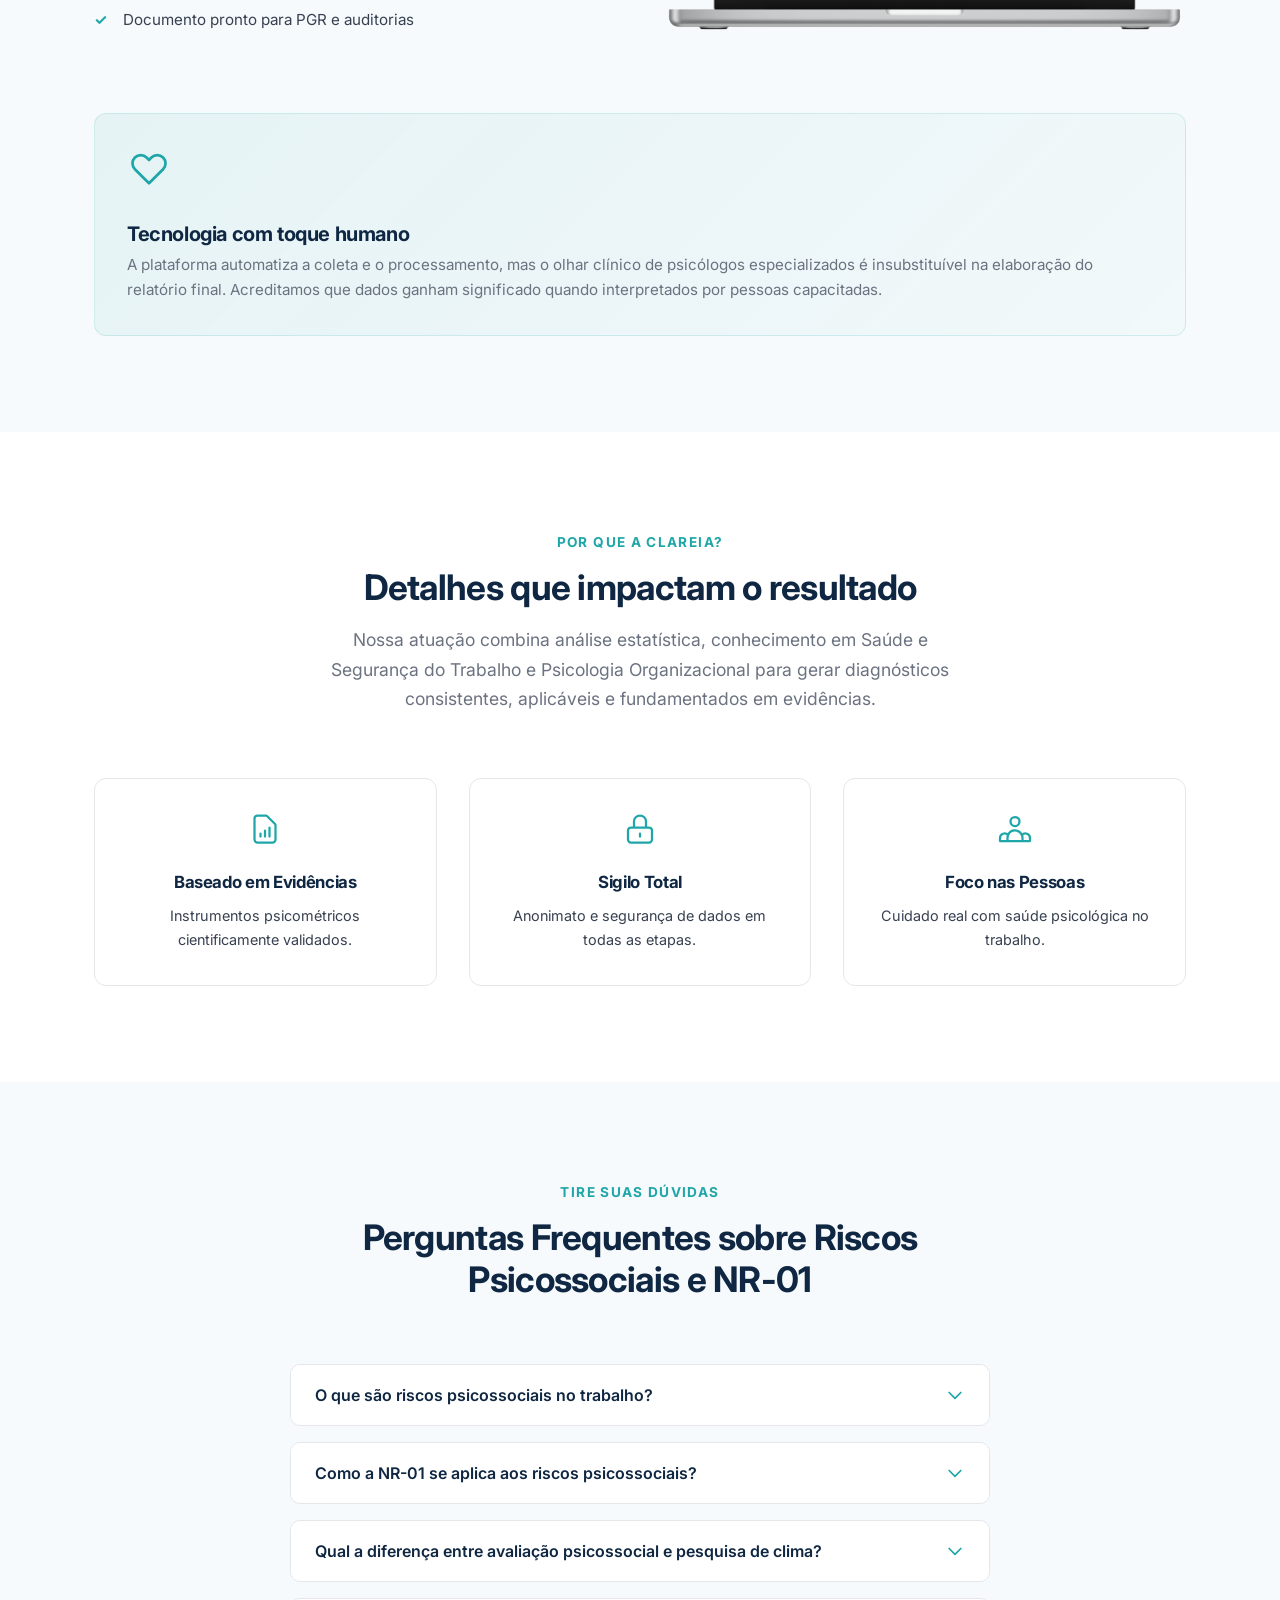
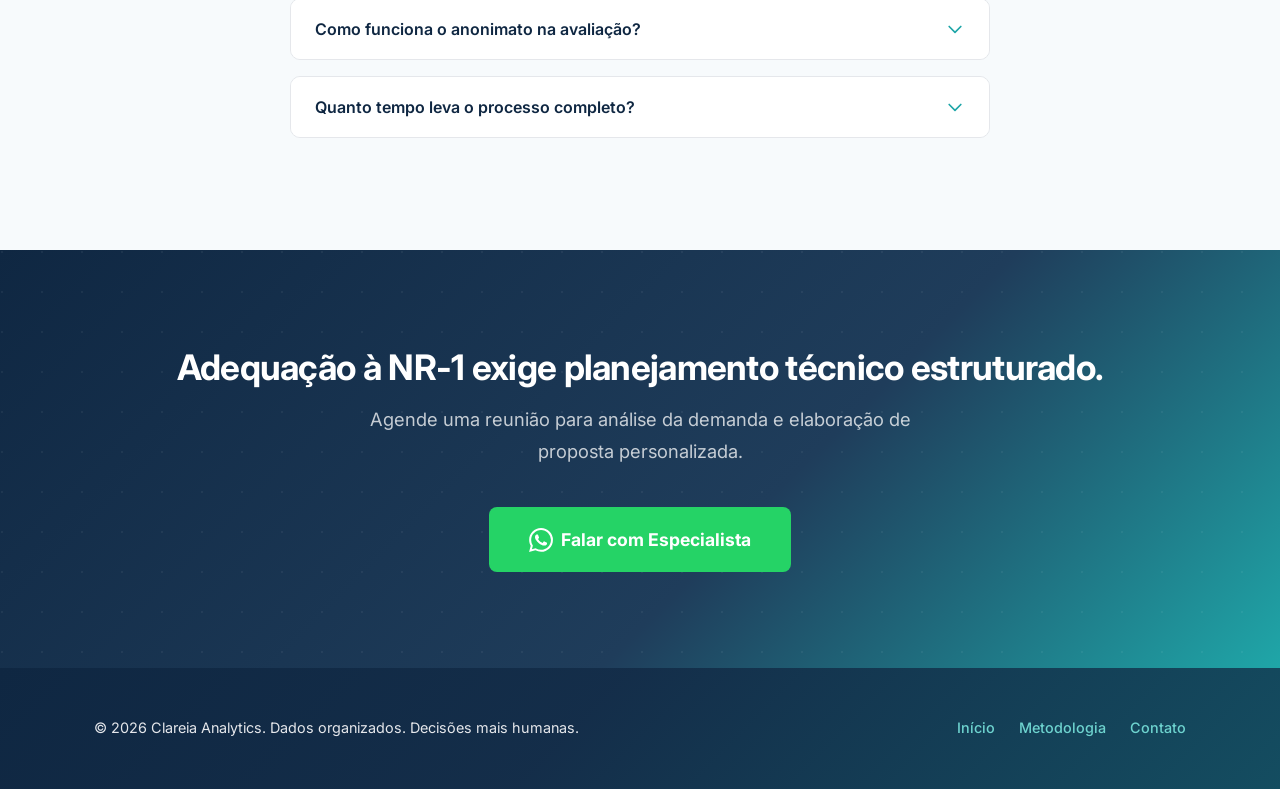
==== commit ad4c9d11: "corrigida tag Google Analytics" ====
--- a/avaliacao-riscos-psicossociais-nr01/index.html
+++ b/avaliacao-riscos-psicossociais-nr01/index.html
@@ -9,7 +9,7 @@
     function gtag() { dataLayer.push(arguments); }
     gtag('js', new Date());
 
-    gtag('config', 'G-DQT6LHZF1H');
+    gtag('config', 'G-W6Y4RJE9Z2');
   </script>
   <meta charset="UTF-8">
   <meta name="viewport" content="width=device-width, initial-scale=1.0">
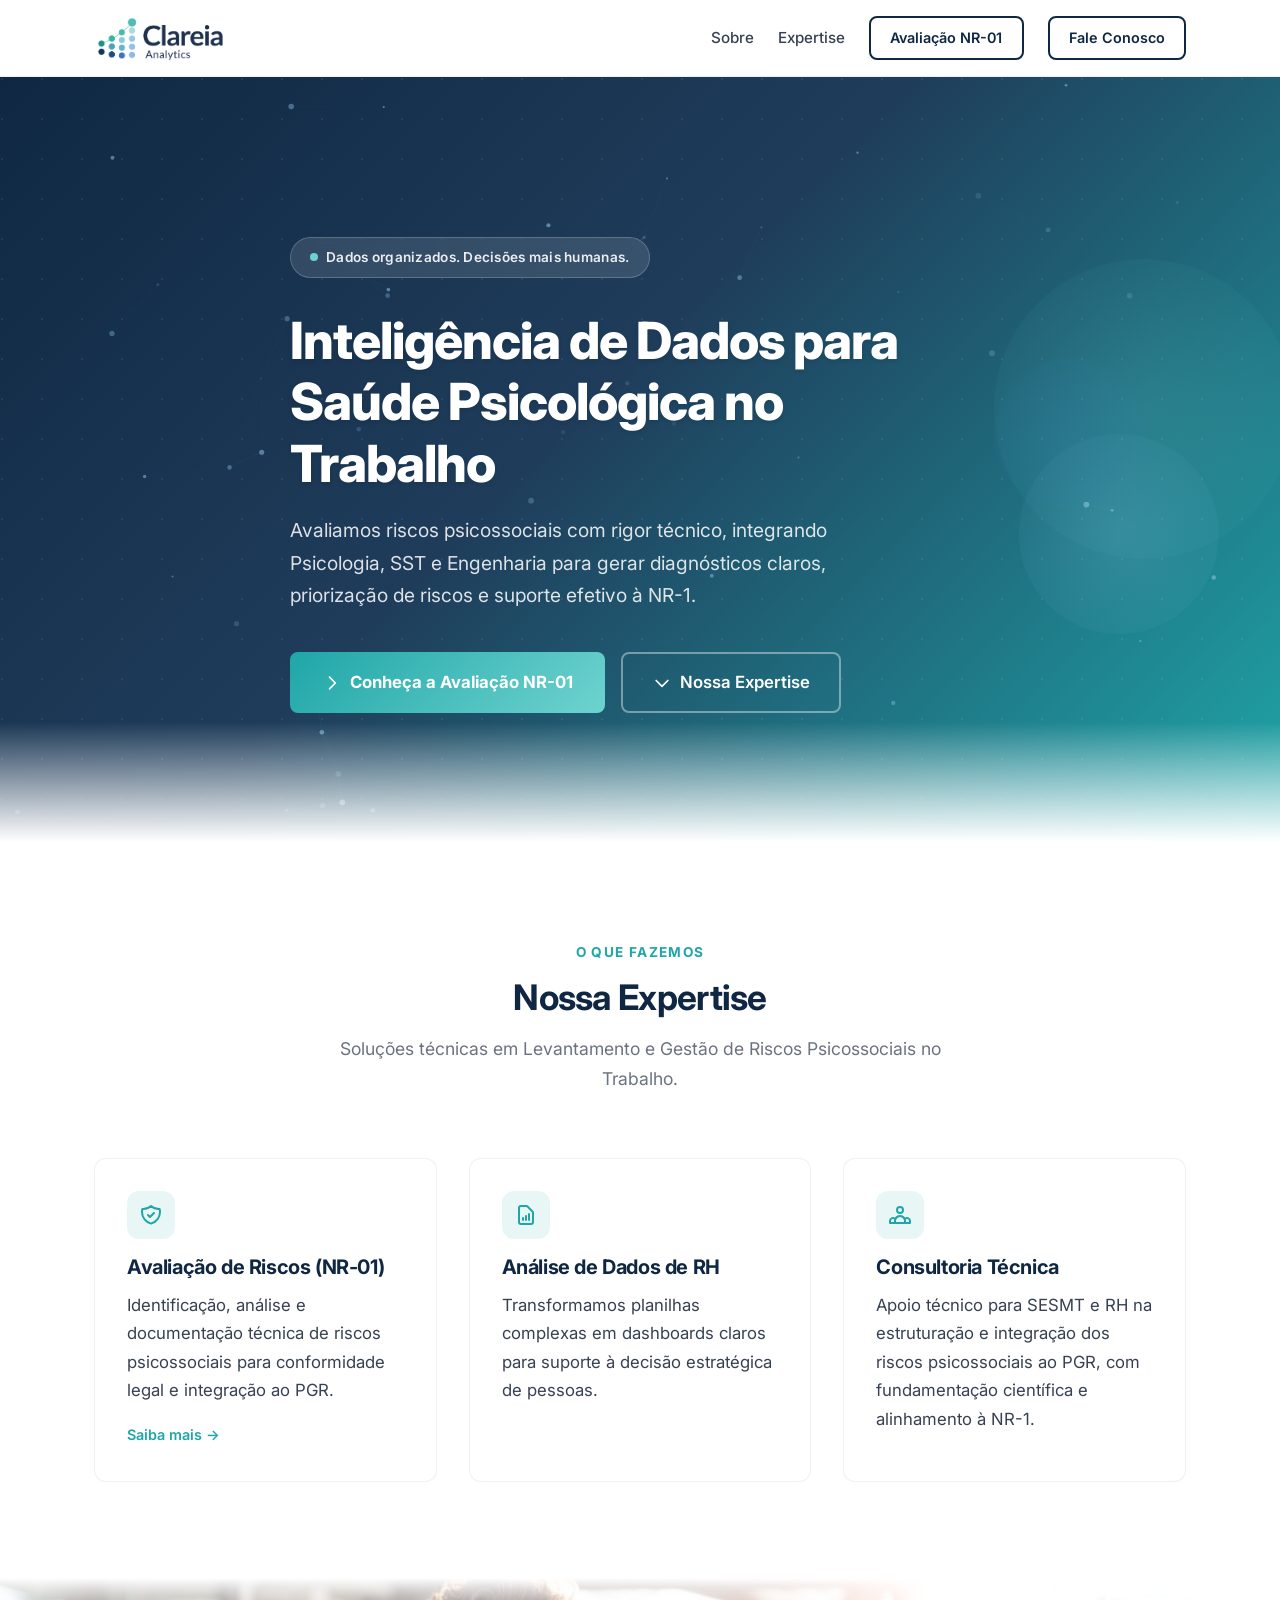
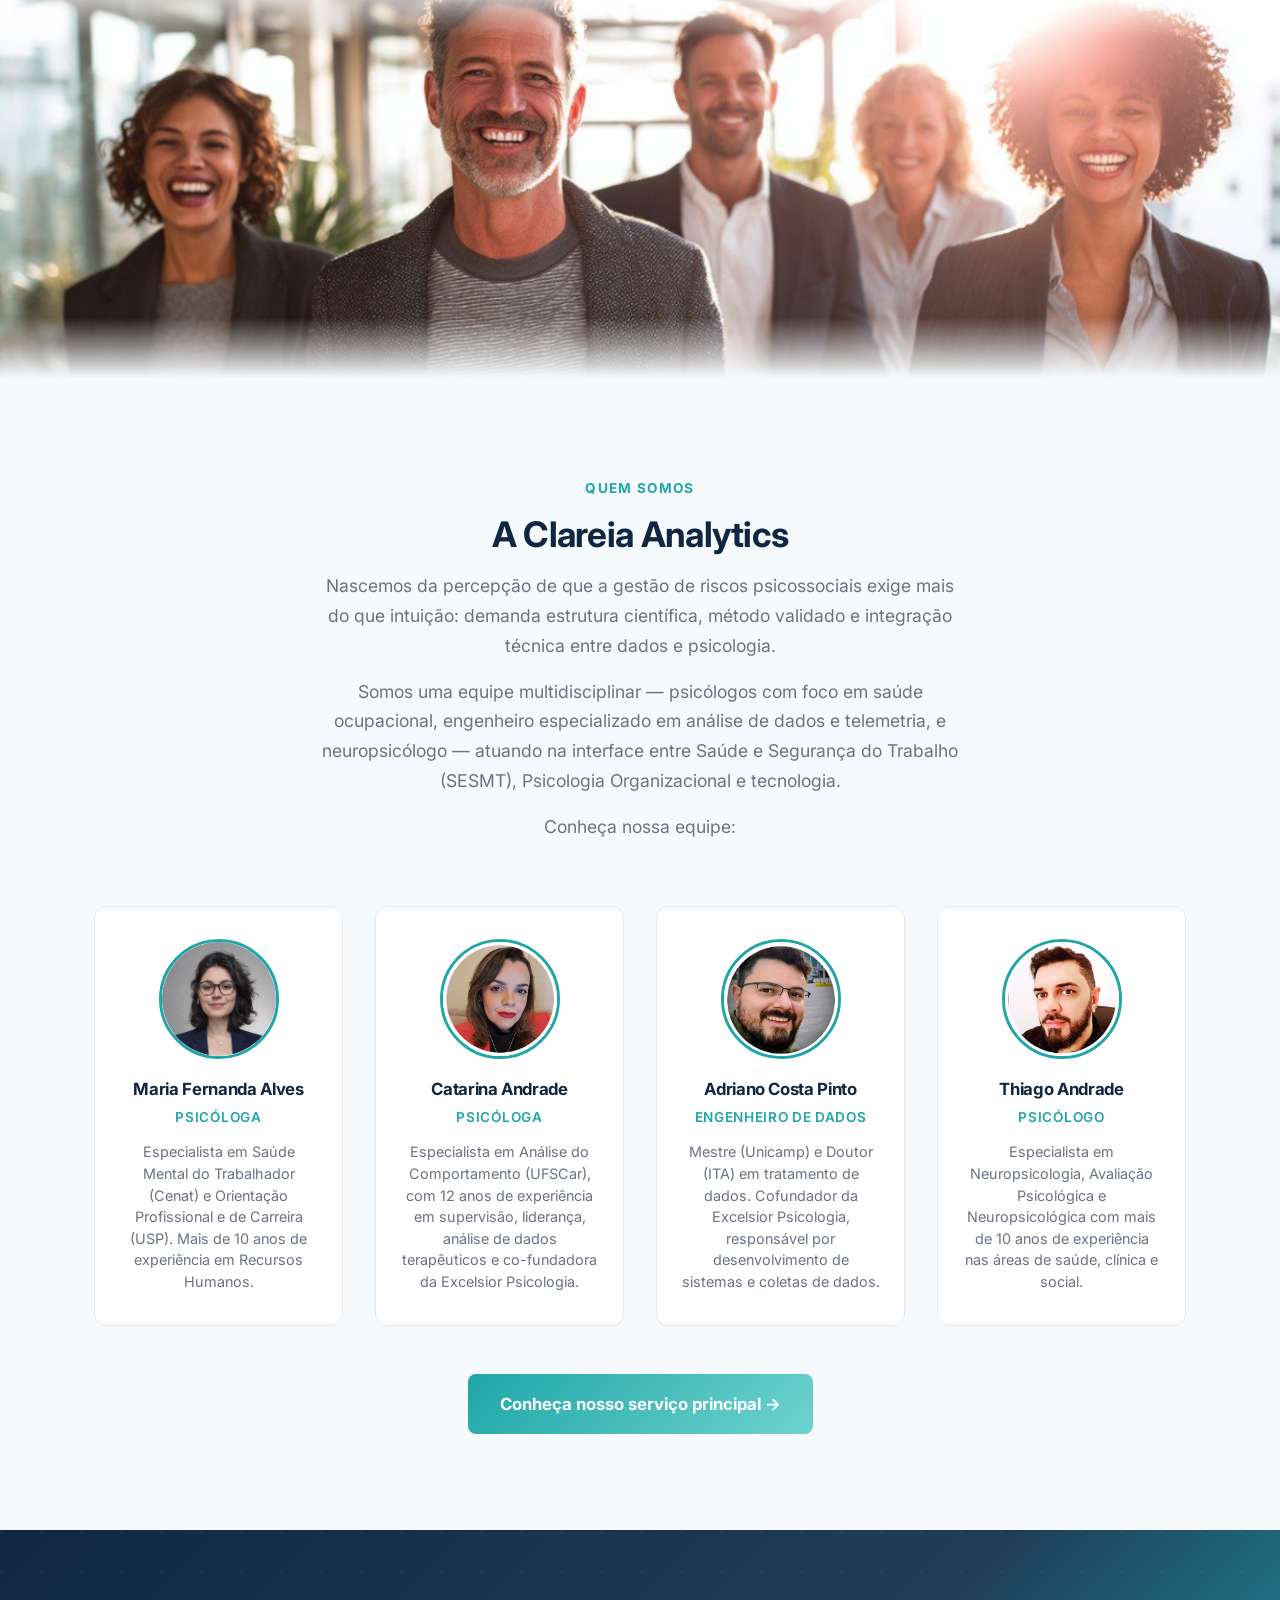
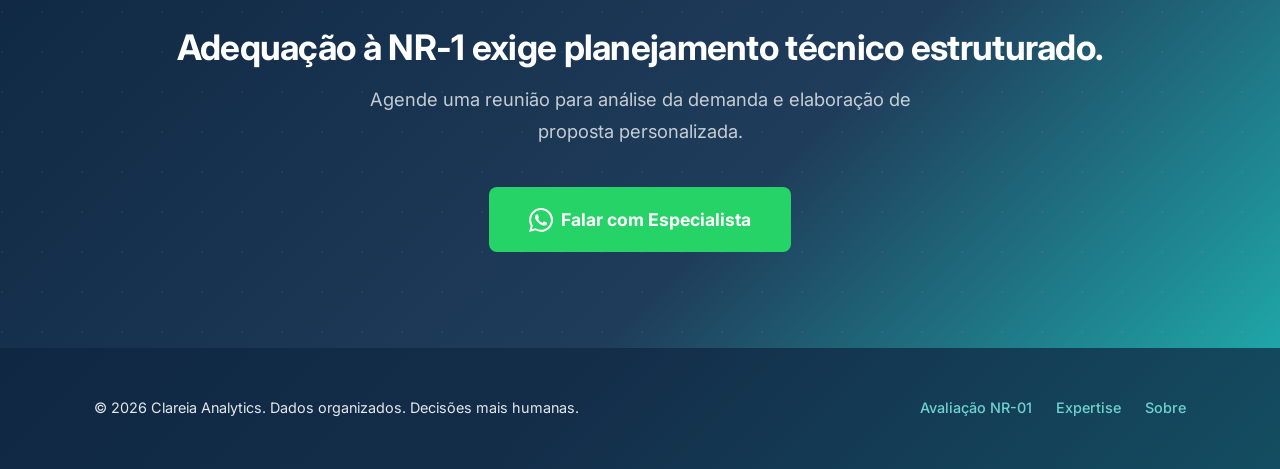
==== commit 7e1839cb: "feat: add blog section with article on NR-1 and psychosocial risks and update site structure" ====
--- a/avaliacao-riscos-psicossociais-nr01/index.html
+++ b/avaliacao-riscos-psicossociais-nr01/index.html
@@ -2,714 +2,21 @@
 <html lang="pt-br">
 
 <head>
-  <!-- Google tag (gtag.js) -->
-  <script async src="https://www.googletagmanager.com/gtag/js?id=G-W6Y4RJE9Z2"></script>
-  <script>
-    window.dataLayer = window.dataLayer || [];
-    function gtag() { dataLayer.push(arguments); }
-    gtag('js', new Date());
-
-    gtag('config', 'G-W6Y4RJE9Z2');
-  </script>
   <meta charset="UTF-8">
   <meta name="viewport" content="width=device-width, initial-scale=1.0">
-  <meta name="color-scheme" content="light only">
-  <meta name="theme-color" content="#0F2742">
-
   <title>Avaliação de Riscos Psicossociais NR-01 | Clareia Analytics</title>
   <meta name="description"
-    content="Avaliação técnica de riscos psicossociais no trabalho conforme NR-01. Metodologia baseada em dados para conformidade do PGR, saúde psicológica e gestão de riscos psicossociais ocupacionais.">
-  <meta name="keywords"
-    content="avaliação de riscos psicossociais, NR-01 riscos psicossociais, riscos psicossociais no trabalho, PGR riscos psicossociais, saúde psicológica no trabalho NR-01, gestão de riscos psicossociais, risco psicossocial NR-01">
-  <meta name="author" content="Clareia Analytics">
-  <meta name="robots" content="index, follow">
-  <link rel="canonical" href="https://clareiaanalytics.com.br/avaliacao-riscos-psicossociais-nr01/">
-
-  <meta property="og:type" content="website">
-  <meta property="og:title" content="Avaliação de Riscos Psicossociais NR-01 | Clareia Analytics">
-  <meta property="og:description"
-    content="Avaliação técnica de riscos psicossociais conforme NR-01. Metodologia baseada em dados, relatórios para PGR e conformidade legal.">
-  <meta property="og:url" content="https://clareiaanalytics.com.br/avaliacao-riscos-psicossociais-nr01/">
-  <meta property="og:site_name" content="Clareia Analytics">
-  <meta property="og:image" content="https://www.clareiaanalytics.com.br/assets/images/logo2.png" />
-  <meta property="og:image:width" content="1200" />
-  <meta property="og:image:height" content="630" />
-  <meta property="og:locale" content="pt_BR">
+    content="Avaliação técnica de riscos psicossociais no trabalho conforme NR-01. Metodologia baseada em dados para conformidade do PGR.">
+  <link rel="canonical" href="https://clareiaanalytics.com.br/">
+  <meta name="robots" content="noindex, follow">
+  <meta http-equiv="refresh" content="0; url=/">
   <link rel="icon" type="image/png" href="/my-favicon/favicon-96x96.png" sizes="96x96" />
-  <link rel="icon" type="image/svg+xml" href="/my-favicon/favicon.svg" />
   <link rel="shortcut icon" href="/my-favicon/favicon.ico" />
-  <link rel="apple-touch-icon" sizes="180x180" href="/my-favicon/apple-touch-icon.png" />
-  <link rel="manifest" href="/my-favicon/site.webmanifest" />
-
-  <link rel="preconnect" href="https://fonts.googleapis.com">
-  <link rel="preconnect" href="https://fonts.gstatic.com" crossorigin>
-  <link href="https://fonts.googleapis.com/css2?family=Inter:wght@400;500;600;700;800&display=swap" rel="stylesheet">
-
-  <link rel="stylesheet" href="../css/style.css">
-
-  <script type="application/ld+json">
-  {
-    "@context": "https://schema.org",
-    "@type": "Service",
-    "name": "Avaliação de Riscos Psicossociais NR-01",
-    "provider": {
-      "@type": "Organization",
-      "name": "Clareia Analytics",
-      "url": "https://clareiaanalytics.com.br"
-    },
-    "description": "Avaliação técnica de riscos psicossociais conforme NR-01, com metodologia baseada em dados e relatórios para integração ao PGR.",
-    "areaServed": "BR",
-    "serviceType": "Consultoria em Saúde Ocupacional"
-  }
-  </script>
 </head>
 
 <body>
-
-  <!-- ========== HEADER ========== -->
-  <header id="header">
-    <div class="container nav-container">
-      <a href="/" class="logo">
-        <img src="../assets/images/logo.png" alt="Clareia Analytics — Inteligência em Riscos Psicossociais"
-          class="logo-img">
-      </a>
-      <nav>
-        <div class="nav-links">
-          <a href="#metodologia">Metodologia</a>
-          <a href="#plataforma">Plataforma</a>
-          <a href="#diferenciais">Diferenciais</a>
-          <a href="#faq">FAQ</a>
-        </div>
-        <a href="https://wa.me/5512920046414" target="_blank" rel="noopener" class="btn-outline-dark nav-cta"
-          style="font-size: 0.9rem; padding: 0.5rem 1.2rem;">Fale
-          Conosco</a>
-        <button class="hamburger" id="hamburger-btn" aria-label="Abrir menu" aria-expanded="false">
-          <span></span>
-          <span></span>
-          <span></span>
-        </button>
-      </nav>
-    </div>
-  </header>
-
-  <main>
-    <!-- ========== HERO ========== -->
-    <section class="hero" id="hero">
-      <!-- Animated particles canvas -->
-      <canvas id="particles-canvas" style="position:absolute;inset:0;z-index:1;pointer-events:none;"></canvas>
-
-      <!-- Floating orbs background -->
-      <div class="hero-visual" aria-hidden="true">
-        <div class="hero-orb hero-orb-1"></div>
-        <div class="hero-orb hero-orb-2"></div>
-        <div class="hero-orb hero-orb-3"></div>
-      </div>
-
-      <div class="container">
-        <div class="hero-content">
-          <div class="hero-badge">
-            <span class="pulse-dot"></span>
-            Ajudando empresas a se adequearem à atualização da NR-01
-          </div>
-
-          <h1>Avaliação de Riscos Psicossociais com Rigor Técnico e Inteligência de Dados</h1>
-
-          <p>Realizamos diagnóstico técnico de riscos psicossociais com metodologia baseada em evidências, assegurando
-            alinhamento à NR-1 e integração consistente ao PGR.</p>
-
-          <div class="hero-actions">
-            <a href="https://wa.me/5512920046414" target="_blank" rel="noopener" class="btn-primary" id="cta-hero"
-              style="background: #25D366; color: var(--white); border: none;">
-              <svg width="24" height="24" fill="currentColor" viewBox="0 0 24 24">
-                <path
-                  d="M17.472 14.382c-.297-.149-1.758-.867-2.03-.967-.273-.099-.471-.148-.67.15-.197.297-.767.966-.94 1.164-.173.199-.347.223-.644.075-.297-.15-1.255-.463-2.39-1.475-.883-.788-1.48-1.761-1.653-2.059-.173-.297-.018-.458.13-.606.134-.133.298-.347.446-.52.149-.174.198-.298.298-.497.099-.198.05-.371-.025-.52-.075-.149-.669-1.612-.916-2.207-.242-.579-.487-.5-.669-.51a12.8 12.8 0 0 0-.57-.01c-.198 0-.52.074-.792.372-.272.297-1.04 1.016-1.04 2.479 0 1.462 1.065 2.875 1.213 3.074.149.198 2.096 3.2 5.077 4.487.709.306 1.262.489 1.694.625.712.227 1.36.195 1.871.118.571-.085 1.758-.719 2.006-1.413.248-.694.248-1.289.173-1.413-.074-.124-.272-.198-.57-.347m-5.421 7.403h-.004a9.87 9.87 0 0 1-5.031-1.378l-.361-.214-3.741.982.998-3.648-.235-.374a9.86 9.86 0 0 1-1.51-5.26c.001-5.45 4.436-9.884 9.888-9.884 2.64 0 5.122 1.03 6.988 2.898a9.825 9.825 0 0 1 2.893 6.994c-.003 5.45-4.437 9.885-9.885 9.885m8.413-18.297A11.815 11.815 0 0 0 12.05 0C5.495 0 .16 5.335.157 11.892c0 2.096.547 4.142 1.588 5.945L.057 24l6.305-1.654a11.882 11.882 0 0 0 5.683 1.448h.005c6.554 0 11.89-5.335 11.893-11.893a11.821 11.821 0 0 0-3.48-8.413z" />
-              </svg>
-              Falar com Especialista
-            </a>
-            <a href="#metodologia" class="btn-outline">
-              <svg width="20" height="20" fill="none" stroke="currentColor" viewBox="0 0 24 24">
-                <path stroke-linecap="round" stroke-linejoin="round" stroke-width="2" d="M19 9l-7 7-7-7"></path>
-              </svg>
-              Conheça a Metodologia
-            </a>
-          </div>
-          <!--
-          <div class="hero-stats">
-            <div class="hero-stat">
-              <span class="stat-number" data-target="500">0</span>
-              <span class="stat-label">Colaboradores avaliados</span>
-            </div>
-            <div class="hero-stat">
-              <span class="stat-number" data-target="98" data-suffix="%">0</span>
-              <span class="stat-label">Conformidade NR-01</span>
-            </div>
-            <div class="hero-stat">
-              <span class="stat-number" data-target="15" data-suffix="+">0</span>
-              <span class="stat-label">Fatores psicossociais mapeados</span>
-            </div>
-          </div>
-          -->
-        </div>
-      </div>
-    </section>
-
-    <!-- ========== TRUST BAR ========== -->
-    <section class="trust-bar">
-      <div class="container">
-        <div class="trust-items">
-          <div class="trust-item">
-            <svg viewBox="0 0 24 24" fill="none" stroke="currentColor" stroke-width="2">
-              <path stroke-linecap="round" stroke-linejoin="round"
-                d="M9 12l2 2 4-4m5.618-4.016A11.955 11.955 0 0112 2.944a11.955 11.955 0 01-8.618 3.04A12.02 12.02 0 003 9c0 5.591 3.824 10.29 9 11.622 5.176-1.332 9-6.03 9-11.622 0-1.042-.133-2.052-.382-3.016z">
-              </path>
-            </svg>
-            Metodologia validada
-          </div>
-          <div class="trust-item">
-            <svg viewBox="0 0 24 24" fill="none" stroke="currentColor" stroke-width="2">
-              <path stroke-linecap="round" stroke-linejoin="round"
-                d="M9 17v-2m3 2v-4m3 4v-6m2 10H7a2 2 0 01-2-2V5a2 2 0 012-2h5.586a1 1 0 01.707.293l5.414 5.414a1 1 0 01.293.707V19a2 2 0 01-2 2z">
-              </path>
-            </svg>
-            Relatórios para PGR
-          </div>
-          <div class="trust-item">
-            <svg viewBox="0 0 24 24" fill="none" stroke="currentColor" stroke-width="2">
-              <path stroke-linecap="round" stroke-linejoin="round"
-                d="M12 15v2m-6 4h12a2 2 0 002-2v-6a2 2 0 00-2-2H6a2 2 0 00-2 2v6a2 2 0 002 2zm10-10V7a4 4 0 00-8 0v4h8z">
-              </path>
-            </svg>
-            Dados anônimos e seguros
-          </div>
-          <div class="trust-item">
-            <svg viewBox="0 0 24 24" fill="none" stroke="currentColor" stroke-width="2">
-              <path stroke-linecap="round" stroke-linejoin="round" d="M13 10V3L4 14h7v7l9-11h-7z"></path>
-            </svg>
-            Conformidade NR-01
-          </div>
-        </div>
-      </div>
-    </section>
-
-    <!-- ========== O QUE EXIGE A NR-01 ========== -->
-    <section class="section-padding bg-white" id="nr01">
-      <div class="container">
-        <div class="section-header reveal">
-          <span class="section-label">Contexto Legal</span>
-          <h2>O que a NR-01 exige sobre riscos psicossociais?</h2>
-          <p>A atualização da NR-1 estabelece que os riscos psicossociais devem integrar o Gerenciamento de Riscos
-            Ocupacionais (GRO), compondo o processo formal de identificação, avaliação, priorização e controle de riscos
-            no âmbito do PGR.</p>
-          <p>Na prática, isso exige método, documentação técnica consistente e integração entre as áreas de Saúde e
-            Segurança do Trabalho e gestão organizacional.</p>
-        </div>
-
-        <div class="grid-2 stagger">
-          <div class="card reveal">
-            <div class="card-icon">
-              <svg viewBox="0 0 24 24" fill="none" stroke="currentColor" stroke-width="2">
-                <path stroke-linecap="round" stroke-linejoin="round" d="M21 21l-6-6m2-5a7 7 0 11-14 0 7 7 0 0114 0z">
-                </path>
-              </svg>
-            </div>
-            <h3>Identificação técnica</h3>
-            <p>Mapeamento e análise dos riscos psicossociais por meio de instrumentos cientificamente validados e
-              metodologia baseada em evidências, garantindo consistência técnica e confiabilidade na tomada de decisão.
-            </p>
-          </div>
-
-          <div class="card reveal">
-            <div class="card-icon">
-              <svg viewBox="0 0 24 24" fill="none" stroke="currentColor" stroke-width="2">
-                <path stroke-linecap="round" stroke-linejoin="round"
-                  d="M9 5H7a2 2 0 00-2 2v12a2 2 0 002 2h10a2 2 0 002-2V7a2 2 0 00-2-2h-2M9 5a2 2 0 002 2h2a2 2 0 002-2M9 5a2 2 0 012-2h2a2 2 0 012 2m-6 9l2 2 4-4">
-                </path>
-              </svg>
-            </div>
-            <h3>Avaliação estruturada</h3>
-            <p>Aplicação de instrumentos cientificamente validados por meio de sistema próprio, com coleta digital
-              anônima e ambiente seguro. O processo é conduzido com procedimentos estruturados de proteção de dados,
-              assegurando integridade das informações e conformidade com a LGPD.
-            </p>
-          </div>
-        </div>
-      </div>
-    </section>
-
-
-    <!-- ========== ERROS COMUNS ========== -->
-    <!--  
-    <section class="section-padding bg-light">
-      <div class="container">
-        <div class="grid-2" style="align-items: center;">
-          <div class="reveal-left">
-            <span class="section-label">Atenção</span>
-            <h2>Onde as empresas costumam errar?</h2>
-            <div class="accent-line"></div>
-            <p>Muitas organizações confundem gestão de risco psicossocial com ações pontuais de bem-estar. A NR-01 exige
-              rigor técnico e documental.</p>
-          </div>
-          <div class="reveal-right">
-            <div class="card" style="border-left: 4px solid var(--teal);">
-              <ul style="list-style: none; margin: 0; padding: 0;">
-                <li
-                  style="display: flex; align-items: flex-start; gap: 0.75rem; margin-bottom: 1.2rem; padding-bottom: 1.2rem; border-bottom: 1px solid var(--gray-light);">
-                  <svg width="22" height="22" viewBox="0 0 24 24" fill="none" stroke="#e74c3c" stroke-width="2"
-                    style="flex-shrink: 0; margin-top: 2px;">
-                    <circle cx="12" cy="12" r="10"></circle>
-                    <line x1="15" y1="9" x2="9" y2="15"></line>
-                    <line x1="9" y1="9" x2="15" y2="15"></line>
-                  </svg>
-                  <span>Confundir gestão de risco com palestras de bem-estar</span>
-                </li>
-                <li
-                  style="display: flex; align-items: flex-start; gap: 0.75rem; margin-bottom: 1.2rem; padding-bottom: 1.2rem; border-bottom: 1px solid var(--gray-light);">
-                  <svg width="22" height="22" viewBox="0 0 24 24" fill="none" stroke="#e74c3c" stroke-width="2"
-                    style="flex-shrink: 0; margin-top: 2px;">
-                    <circle cx="12" cy="12" r="10"></circle>
-                    <line x1="15" y1="9" x2="9" y2="15"></line>
-                    <line x1="9" y1="9" x2="15" y2="15"></line>
-                  </svg>
-                  <span>Usar questionários sem validação científica</span>
-                </li>
-                <li style="display: flex; align-items: flex-start; gap: 0.75rem;">
-                  <svg width="22" height="22" viewBox="0 0 24 24" fill="none" stroke="#e74c3c" stroke-width="2"
-                    style="flex-shrink: 0; margin-top: 2px;">
-                    <circle cx="12" cy="12" r="10"></circle>
-                    <line x1="15" y1="9" x2="9" y2="15"></line>
-                    <line x1="9" y1="9" x2="15" y2="15"></line>
-                  </svg>
-                  <span>Gerar relatórios subjetivos sem dados defensáveis em auditoria</span>
-                </li>
-              </ul>
-            </div>
-          </div>
-        </div>
-      </div>
-    </section>
--->
-    <!-- ========== METODOLOGIA / TIMELINE ========== -->
-    <section class="section-padding bg-white" id="metodologia">
-      <div class="container">
-        <div class="section-header reveal">
-          <span class="section-label">Metodologia</span>
-          <h2>Do dado à decisão: nossa metodologia em 3 etapas</h2>
-          <p>Cada etapa garante integridade técnica, anonimato e conformidade regulatória.</p>
-        </div>
-
-        <div class="timeline">
-          <div class="timeline-item reveal">
-            <div class="timeline-marker">1</div>
-            <div class="timeline-content">
-              <h3>Coleta Estruturada</h3>
-              <p>Plataforma digital segura para aplicação de instrumentos psicométricos validados.</p>
-              <ul class="check-list" style="margin-top: 0.75rem;">
-                <li>Acesso via Mobile e Desktop</li>
-                <li>Anonimato garantido</li>
-                <li>Escalas validadas cientificamente</li>
-              </ul>
-            </div>
-          </div>
-
-          <div class="timeline-item reveal">
-            <div class="timeline-marker">2</div>
-            <div class="timeline-content">
-              <h3>Análise Técnica Integrada</h3>
-              <p>Tratamento estatístico e interpretação técnica dos dados para identificação, priorização e
-                contextualização dos riscos psicossociais na organização.<br> O processo contempla: </p>
-              <ul class="check-list" style="margin-top: 0.75rem;">
-                <li>Matriz de risco por dimensão avaliada</li>
-                <li>Segmentação por setores, cargos e níveis hierárquicos</li>
-                <li>Cruzamento de variáveis organizacionais e sociodemográficas para identificação de tendências e áreas
-                  de atenção</li>
-              </ul>
-            </div>
-          </div>
-
-          <div class="timeline-item reveal">
-            <div class="timeline-marker">3</div>
-            <div class="timeline-content">
-              <h3>Relatório Técnico Estruturado</h3>
-              <p>Entrega de diagnóstico técnico completo, com análise fundamentada, indicadores e direcionamento claro
-                para tomada de decisão organizacional. <br> Inclui:</p>
-              <ul class="check-list" style="margin-top: 0.75rem;">
-                <li>Gráficos executivos e evidências técnicas consolidadas</li>
-                <li>Estrutura documental adequada a contextos de auditoria</li>
-                <li>Plano de ação priorizado conforme nível de risco</li>
-              </ul>
-            </div>
-          </div>
-        </div>
-      </div>
-    </section>
-
-    <!-- ========== NOSSA PLATAFORMA / SISTEMA ========== -->
-    <section class="section-padding bg-light" id="plataforma">
-      <div class="container">
-        <div class="section-header reveal">
-          <span class="section-label">Nossa Plataforma</span>
-          <h2>Tecnologia e expertise humana trabalhando juntas</h2>
-          <p>Nossa plataforma digital apoia o processo de coleta e análise, mas <strong>a interpretação e o relatório
-              final são conduzidos por psicólogos especializados</strong> — garantindo profundidade técnica e
-            sensibilidade clínica.</p>
-        </div>
-
-        <!-- Coleta de Dados -->
-        <div class="feature-row reveal">
-          <div class="feature-text">
-            <span class="section-label">Coleta</span>
-            <h3>Plataforma de Coleta de Dados</h3>
-            <p>Interface amigável e acessível via qualquer dispositivo. Os colaboradores respondem com anonimato
-              garantido e a empresa acompanha a adesão em tempo real.</p>
-            <ul class="check-list">
-              <li>Interface responsiva (mobile e desktop)</li>
-              <li>Anonimato total do respondente</li>
-              <li>Painel de acompanhamento para gestores</li>
-            </ul>
-          </div>
-          <div class="feature-img">
-            <div class="screenshot-placeholder">
-              <img src="../assets/images/sistema-coleta.png"
-                alt="Tela do sistema de coleta de dados — avaliação de riscos psicossociais" class="img-fluid"
-                style="border-radius: 8px; width: 100%; height: auto;"
-                onerror="this.style.display='none'; this.nextElementSibling.style.display='flex';">
-              <div class="placeholder-fallback"
-                style="display:none; align-items:center; justify-content:center; background:var(--off-white); border-radius:8px; border: 2px dashed var(--gray-light); text-align:center; padding: 2rem; color: var(--gray);">
-                <div>
-                  <svg width="48" height="48" viewBox="0 0 24 24" fill="none" stroke="currentColor" stroke-width="1"
-                    style="margin-bottom:1rem;">
-                    <rect x="3" y="3" width="18" height="18" rx="2" ry="2"></rect>
-                    <circle cx="8.5" cy="8.5" r="1.5"></circle>
-                    <polyline points="21 15 16 10 5 21"></polyline>
-                  </svg>
-                  <p style="font-weight:600; margin-bottom:0.25rem;">sistema-coleta.png</p>
-                  <p style="font-size:0.8rem; margin:0;">Coloque em: assets/images/</p>
-                </div>
-              </div>
-            </div>
-          </div>
-        </div>
-
-        <!-- Dashboard de Análise -->
-        <div class="feature-row reveal">
-
-          <div class="feature-text">
-            <span class="section-label">Análise</span>
-            <h3>Dashboard de Análise e Relatórios</h3>
-            <p>Visualize os dados processados em tempo real com gráficos interativos, matrizes de risco e segmentações
-              por setor, cargo e variáveis sociodemográficas.</p>
-            <ul class="check-list">
-              <li>Gráficos executivos interativos</li>
-              <li>Segmentação múltipla dos dados</li>
-              <li>Exportação para relatório técnico</li>
-            </ul>
-          </div>
-
-          <div class="feature-img">
-            <div class="screenshot-placeholder">
-              <img src="../assets/images/sistema-dashboard.png" alt="Dashboard de análise de riscos psicossociais"
-                class="img-fluid" style="border-radius: 8px; width: 100%; height: auto;"
-                onerror="this.style.display='none'; this.nextElementSibling.style.display='flex';">
-              <div class="placeholder-fallback"
-                style="display:none; align-items:center; justify-content:center; background:var(--off-white); border-radius:8px; border: 2px dashed var(--gray-light); text-align:center; padding: 2rem; color: var(--gray);">
-                <div>
-                  <svg width="48" height="48" viewBox="0 0 24 24" fill="none" stroke="currentColor" stroke-width="1"
-                    style="margin-bottom:1rem;">
-                    <rect x="3" y="3" width="18" height="18" rx="2" ry="2"></rect>
-                    <circle cx="8.5" cy="8.5" r="1.5"></circle>
-                    <polyline points="21 15 16 10 5 21"></polyline>
-                  </svg>
-                  <p style="font-weight:600; margin-bottom:0.25rem;">sistema-dashboard.png</p>
-                  <p style="font-size:0.8rem; margin:0;">Coloque em: assets/images/</p>
-                </div>
-              </div>
-            </div>
-          </div>
-        </div>
-
-        <!-- Relatório Final -->
-        <div class="feature-row reveal">
-          <div class="feature-text">
-            <span class="section-label">Relatório</span>
-            <h3>Relatório Técnico — Elaborado por Psicólogos</h3>
-            <p>O relatório final não é gerado automaticamente. Ele é <strong>elaborado e assinado por psicólogos
-                especializados</strong>, que interpretam os dados com rigor clínico e contextualizam os achados à
-              realidade da sua organização.</p>
-            <ul class="check-list">
-              <li>Análise interpretativa por profissional de psicologia</li>
-              <li>Contextualização organizacional dos dados</li>
-              <li>Sugestões de intervenção baseadas em evidências</li>
-              <li>Documento pronto para PGR e auditorias</li>
-            </ul>
-          </div>
-          <div class="feature-img">
-            <div class="screenshot-placeholder">
-              <img src="../assets/images/relatorio-preview.png"
-                alt="Preview do relatório técnico de riscos psicossociais" class="img-fluid"
-                style="border-radius: 8px; width: 100%; height: auto;"
-                onerror="this.style.display='none'; this.nextElementSibling.style.display='flex';">
-              <div class="placeholder-fallback"
-                style="display:none; align-items:center; justify-content:center; background:var(--off-white); border-radius:8px; border: 2px dashed var(--gray-light); text-align:center; padding: 2rem; color: var(--gray);">
-                <div>
-                  <svg width="48" height="48" viewBox="0 0 24 24" fill="none" stroke="currentColor" stroke-width="1"
-                    style="margin-bottom:1rem;">
-                    <rect x="3" y="3" width="18" height="18" rx="2" ry="2"></rect>
-                    <circle cx="8.5" cy="8.5" r="1.5"></circle>
-                    <polyline points="21 15 16 10 5 21"></polyline>
-                  </svg>
-                  <p style="font-weight:600; margin-bottom:0.25rem;">relatorio-preview.png</p>
-                  <p style="font-size:0.8rem; margin:0;">Coloque em: assets/images/</p>
-                </div>
-              </div>
-            </div>
-          </div>
-        </div>
-
-        <!-- Human Touch Banner -->
-        <div class="reveal" style="margin-top: 3rem;">
-          <div
-            style="background: var(--gradient-card); border: 1px solid rgba(31,166,168,0.15); border-radius: 12px; padding: 2rem; display: flex; align-items: center; gap: 1.5rem; flex-wrap: wrap;">
-            <div style="flex-shrink:0;">
-              <svg width="44" height="44" viewBox="0 0 24 24" fill="none" stroke="#1FA6A8" stroke-width="1.5">
-                <path stroke-linecap="round" stroke-linejoin="round"
-                  d="M4.318 6.318a4.5 4.5 0 000 6.364L12 20.364l7.682-7.682a4.5 4.5 0 00-6.364-6.364L12 7.636l-1.318-1.318a4.5 4.5 0 00-6.364 0z">
-                </path>
-              </svg>
-            </div>
-            <div>
-              <h3 style="margin-bottom: 0.35rem;">Tecnologia com toque humano</h3>
-              <p style="margin: 0; color: var(--gray); font-size: 0.95rem;">A plataforma automatiza a coleta e o
-                processamento, mas o olhar clínico de psicólogos especializados é insubstituível na elaboração do
-                relatório final. Acreditamos que dados ganham significado quando interpretados por pessoas capacitadas.
-              </p>
-            </div>
-          </div>
-        </div>
-
-      </div>
-    </section>
-
-    <!-- ========== DIFERENCIAIS ========== -->
-    <section class="section-padding bg-white" id="diferenciais">
-      <div class="container">
-        <div class="section-header reveal">
-          <span class="section-label">Por que a Clareia?</span>
-          <h2>Detalhes que impactam o resultado</h2>
-          <p>Nossa atuação combina análise estatística, conhecimento em Saúde e Segurança do Trabalho e Psicologia
-            Organizacional para gerar diagnósticos consistentes, aplicáveis e fundamentados em evidências.</p>
-        </div>
-
-        <div class="grid-3 stagger">
-          <div class="stat-card reveal">
-            <div style="margin-bottom: 1rem;">
-              <svg width="36" height="36" viewBox="0 0 24 24" fill="none" stroke="#1FA6A8" stroke-width="1.5">
-                <path stroke-linecap="round" stroke-linejoin="round"
-                  d="M9 17v-2m3 2v-4m3 4v-6m2 10H7a2 2 0 01-2-2V5a2 2 0 012-2h5.586a1 1 0 01.707.293l5.414 5.414a1 1 0 01.293.707V19a2 2 0 01-2 2z">
-                </path>
-              </svg>
-            </div>
-            <h3 style="font-size: 1.05rem;">Baseado em Evidências</h3>
-            <p style="font-size: 0.9rem; margin: 0;">Instrumentos psicométricos cientificamente validados.</p>
-          </div>
-
-          <div class="stat-card reveal">
-            <div style="margin-bottom: 1rem;">
-              <svg width="36" height="36" viewBox="0 0 24 24" fill="none" stroke="#1FA6A8" stroke-width="1.5">
-                <path stroke-linecap="round" stroke-linejoin="round"
-                  d="M12 15v2m-6 4h12a2 2 0 002-2v-6a2 2 0 00-2-2H6a2 2 0 00-2 2v6a2 2 0 002 2zm10-10V7a4 4 0 00-8 0v4h8z">
-                </path>
-              </svg>
-            </div>
-            <h3 style="font-size: 1.05rem;">Sigilo Total</h3>
-            <p style="font-size: 0.9rem; margin: 0;">Anonimato e segurança de dados em todas as etapas.</p>
-          </div>
-
-          <div class="stat-card reveal">
-            <div style="margin-bottom: 1rem;">
-              <svg width="36" height="36" viewBox="0 0 24 24" fill="none" stroke="#1FA6A8" stroke-width="1.5">
-                <path stroke-linecap="round" stroke-linejoin="round"
-                  d="M17 20h5v-2a3 3 0 00-5.356-1.857M17 20H7m10 0v-2c0-.656-.126-1.283-.356-1.857M7 20H2v-2a3 3 0 015.356-1.857M7 20v-2c0-.656.126-1.283.356-1.857m0 0a5.002 5.002 0 019.288 0M15 7a3 3 0 11-6 0 3 3 0 016 0z">
-                </path>
-              </svg>
-            </div>
-            <h3 style="font-size: 1.05rem;">Foco nas Pessoas</h3>
-            <p style="font-size: 0.9rem; margin: 0;">Cuidado real com saúde psicológica no trabalho.</p>
-          </div>
-        </div>
-      </div>
-    </section>
-
-    <!-- ========== CONTEXTOS ATENDIDOS ========== -->
-    <!--
-    <section class="section-padding bg-white">
-      <div class="container">
-        <div class="section-header reveal">
-          <span class="section-label">Segmentos</span>
-          <h2>Atendemos diferentes contextos organizacionais</h2>
-        </div>
-
-        <div class="grid-3 stagger">
-          <div class="context-card reveal">
-            <h3>
-              <svg width="22" height="22" viewBox="0 0 24 24" fill="none" stroke="#1FA6A8" stroke-width="2"
-                style="flex-shrink: 0;">
-                <path stroke-linecap="round" stroke-linejoin="round"
-                  d="M19 21V5a2 2 0 00-2-2H7a2 2 0 00-2 2v16m14 0h2m-2 0h-5m-9 0H3m2 0h5M9 7h1m-1 4h1m4-4h1m-1 4h1m-5 10v-5a1 1 0 011-1h2a1 1 0 011 1v5m-4 0h4">
-                </path>
-              </svg>
-              Indústrias
-            </h3>
-            <p>Foco na realidade operacional, turnos de trabalho e conformidade rigorosa com normas de segurança.</p>
-          </div>
-
-          <div class="context-card reveal">
-            <h3>
-              <svg width="22" height="22" viewBox="0 0 24 24" fill="none" stroke="#1FA6A8" stroke-width="2"
-                style="flex-shrink: 0;">
-                <path stroke-linecap="round" stroke-linejoin="round"
-                  d="M21 13.255A23.931 23.931 0 0112 15c-3.183 0-6.22-.62-9-1.745M16 6V4a2 2 0 00-2-2h-4a2 2 0 00-2 2v2m4 6h.01M5 20h14a2 2 0 002-2V8a2 2 0 00-2-2H5a2 2 0 00-2 2v10a2 2 0 002 2z">
-                </path>
-              </svg>
-              Serviços
-            </h3>
-            <p>Foco em sobrecarga cognitiva, atendimento ao cliente e dinâmicas interpessoais do ambiente de trabalho.
-            </p>
-          </div>
-
-          <div class="context-card reveal">
-            <h3>
-              <svg width="22" height="22" viewBox="0 0 24 24" fill="none" stroke="#1FA6A8" stroke-width="2"
-                style="flex-shrink: 0;">
-                <path stroke-linecap="round" stroke-linejoin="round"
-                  d="M4.318 6.318a4.5 4.5 0 000 6.364L12 20.364l7.682-7.682a4.5 4.5 0 00-6.364-6.364L12 7.636l-1.318-1.318a4.5 4.5 0 00-6.364 0z">
-                </path>
-              </svg>
-              Saúde
-            </h3>
-            <p>Atenção ao esgotamento emocional, carga de trabalho em turnos e exposição a situações críticas.</p>
-          </div>
-        </div>
-      </div>
-    </section>
-    -->
-
-    <!-- ========== FAQ ========== -->
-    <section class="section-padding bg-light" id="faq">
-      <div class="container">
-        <div class="section-header reveal">
-          <span class="section-label">Tire Suas Dúvidas</span>
-          <h2>Perguntas Frequentes sobre Riscos Psicossociais e NR-01</h2>
-        </div>
-
-        <div style="max-width: 700px; margin: 0 auto;">
-          <div class="faq-item reveal">
-            <button class="faq-question" aria-expanded="false">
-              O que são riscos psicossociais no trabalho?
-              <svg viewBox="0 0 24 24" fill="none" stroke="currentColor" stroke-width="2">
-                <path stroke-linecap="round" stroke-linejoin="round" d="M19 9l-7 7-7-7"></path>
-              </svg>
-            </button>
-            <div class="faq-answer">
-              <p>Riscos psicossociais são fatores do ambiente de trabalho que podem afetar a saúde mental e o bem-estar
-                dos colaboradores. Incluem sobrecarga, conflitos interpessoais, falta de autonomia, assédio, entre
-                outros fatores organizacionais.</p>
-            </div>
-          </div>
-
-          <div class="faq-item reveal">
-            <button class="faq-question" aria-expanded="false">
-              Como a NR-01 se aplica aos riscos psicossociais?
-              <svg viewBox="0 0 24 24" fill="none" stroke="currentColor" stroke-width="2">
-                <path stroke-linecap="round" stroke-linejoin="round" d="M19 9l-7 7-7-7"></path>
-              </svg>
-            </button>
-            <div class="faq-answer">
-              <p>Com a atualização da NR-01, os riscos psicossociais passaram a ser obrigatoriamente incluídos no
-                Gerenciamento de Riscos Ocupacionais (GRO). Isso exige identificação, avaliação e documentação formal
-                desses riscos no PGR da empresa.</p>
-            </div>
-          </div>
-
-          <div class="faq-item reveal">
-            <button class="faq-question" aria-expanded="false">
-              Qual a diferença entre avaliação psicossocial e pesquisa de clima?
-              <svg viewBox="0 0 24 24" fill="none" stroke="currentColor" stroke-width="2">
-                <path stroke-linecap="round" stroke-linejoin="round" d="M19 9l-7 7-7-7"></path>
-              </svg>
-            </button>
-            <div class="faq-answer">
-              <p>A avaliação de riscos psicossociais utiliza instrumentos psicométricos validados cientificamente e foca
-                na identificação de fatores de risco ocupacional. Já uma pesquisa de clima é mais ampla e subjetiva, sem
-                a robustez metodológica necessária para conformidade regulatória.</p>
-            </div>
-          </div>
-
-          <div class="faq-item reveal">
-            <button class="faq-question" aria-expanded="false">
-              Como funciona o anonimato na avaliação?
-              <svg viewBox="0 0 24 24" fill="none" stroke="currentColor" stroke-width="2">
-                <path stroke-linecap="round" stroke-linejoin="round" d="M19 9l-7 7-7-7"></path>
-              </svg>
-            </button>
-            <div class="faq-answer">
-              <p>Os dados são coletados de forma anônima por meio da nossa plataforma digital. Os relatórios apresentam
-                resultados agregados, sem possibilidade de identificação individual dos respondentes, garantindo
-                segurança para os colaboradores e para a organização.</p>
-            </div>
-          </div>
-
-          <div class="faq-item reveal">
-            <button class="faq-question" aria-expanded="false">
-              Quanto tempo leva o processo completo?
-              <svg viewBox="0 0 24 24" fill="none" stroke="currentColor" stroke-width="2">
-                <path stroke-linecap="round" stroke-linejoin="round" d="M19 9l-7 7-7-7"></path>
-              </svg>
-            </button>
-            <div class="faq-answer">
-              <p>O processo é estruturado de acordo com a realidade organizacional e a estratégia de avaliação definida.
-                Após a etapa de diagnóstico inicial, estabelecemos um cronograma técnico detalhado, compatível com as
-                exigências normativas e com o planejamento interno da empresa.
-              </p>
-            </div>
-          </div>
-        </div>
-      </div>
-    </section>
-
-    <!-- ========== CTA FINAL ========== -->
-    <section class="cta-section" id="cta-final">
-      <div class="container" style="position: relative; z-index: 2;">
-        <div class="reveal">
-          <h2>Adequação à NR-1 exige planejamento técnico estruturado.</h2>
-          <p>Agende uma reunião para análise da demanda e elaboração de proposta personalizada.</p>
-          <a href="https://wa.me/5512920046414" target="_blank" rel="noopener" class="btn-primary" id="cta-bottom"
-            style="background: #25D366; color: var(--white); font-size: 1.1rem; padding: 1.1rem 2.5rem; border: none;">
-            <svg width="24" height="24" fill="currentColor" viewBox="0 0 24 24">
-              <path
-                d="M17.472 14.382c-.297-.149-1.758-.867-2.03-.967-.273-.099-.471-.148-.67.15-.197.297-.767.966-.94 1.164-.173.199-.347.223-.644.075-.297-.15-1.255-.463-2.39-1.475-.883-.788-1.48-1.761-1.653-2.059-.173-.297-.018-.458.13-.606.134-.133.298-.347.446-.52.149-.174.198-.298.298-.497.099-.198.05-.371-.025-.52-.075-.149-.669-1.612-.916-2.207-.242-.579-.487-.5-.669-.51a12.8 12.8 0 0 0-.57-.01c-.198 0-.52.074-.792.372-.272.297-1.04 1.016-1.04 2.479 0 1.462 1.065 2.875 1.213 3.074.149.198 2.096 3.2 5.077 4.487.709.306 1.262.489 1.694.625.712.227 1.36.195 1.871.118.571-.085 1.758-.719 2.006-1.413.248-.694.248-1.289.173-1.413-.074-.124-.272-.198-.57-.347m-5.421 7.403h-.004a9.87 9.87 0 0 1-5.031-1.378l-.361-.214-3.741.982.998-3.648-.235-.374a9.86 9.86 0 0 1-1.51-5.26c.001-5.45 4.436-9.884 9.888-9.884 2.64 0 5.122 1.03 6.988 2.898a9.825 9.825 0 0 1 2.893 6.994c-.003 5.45-4.437 9.885-9.885 9.885m8.413-18.297A11.815 11.815 0 0 0 12.05 0C5.495 0 .16 5.335.157 11.892c0 2.096.547 4.142 1.588 5.945L.057 24l6.305-1.654a11.882 11.882 0 0 0 5.683 1.448h.005c6.554 0 11.89-5.335 11.893-11.893a11.821 11.821 0 0 0-3.48-8.413z" />
-            </svg>
-            Falar com Especialista
-          </a>
-        </div>
-      </div>
-    </section>
-  </main>
-
-  <!-- ========== FOOTER ========== -->
-  <footer>
-    <div class="container">
-      <div class="footer-content">
-        <p>&copy; 2026 Clareia Analytics. Dados organizados. Decisões mais humanas.</p>
-        <div class="footer-links">
-          <a href="/">Início</a>
-          <a href="#metodologia">Metodologia</a>
-          <a href="#hero">Contato</a>
-        </div>
-      </div>
-    </div>
-  </footer>
-
-  <script src="../js/main.js"></script>
+  <p>Esta página foi movida. Redirecionando para <a href="/">clareiaanalytics.com.br</a>...</p>
+  <script>window.location.replace('/');</script>
 </body>
 
 </html>
